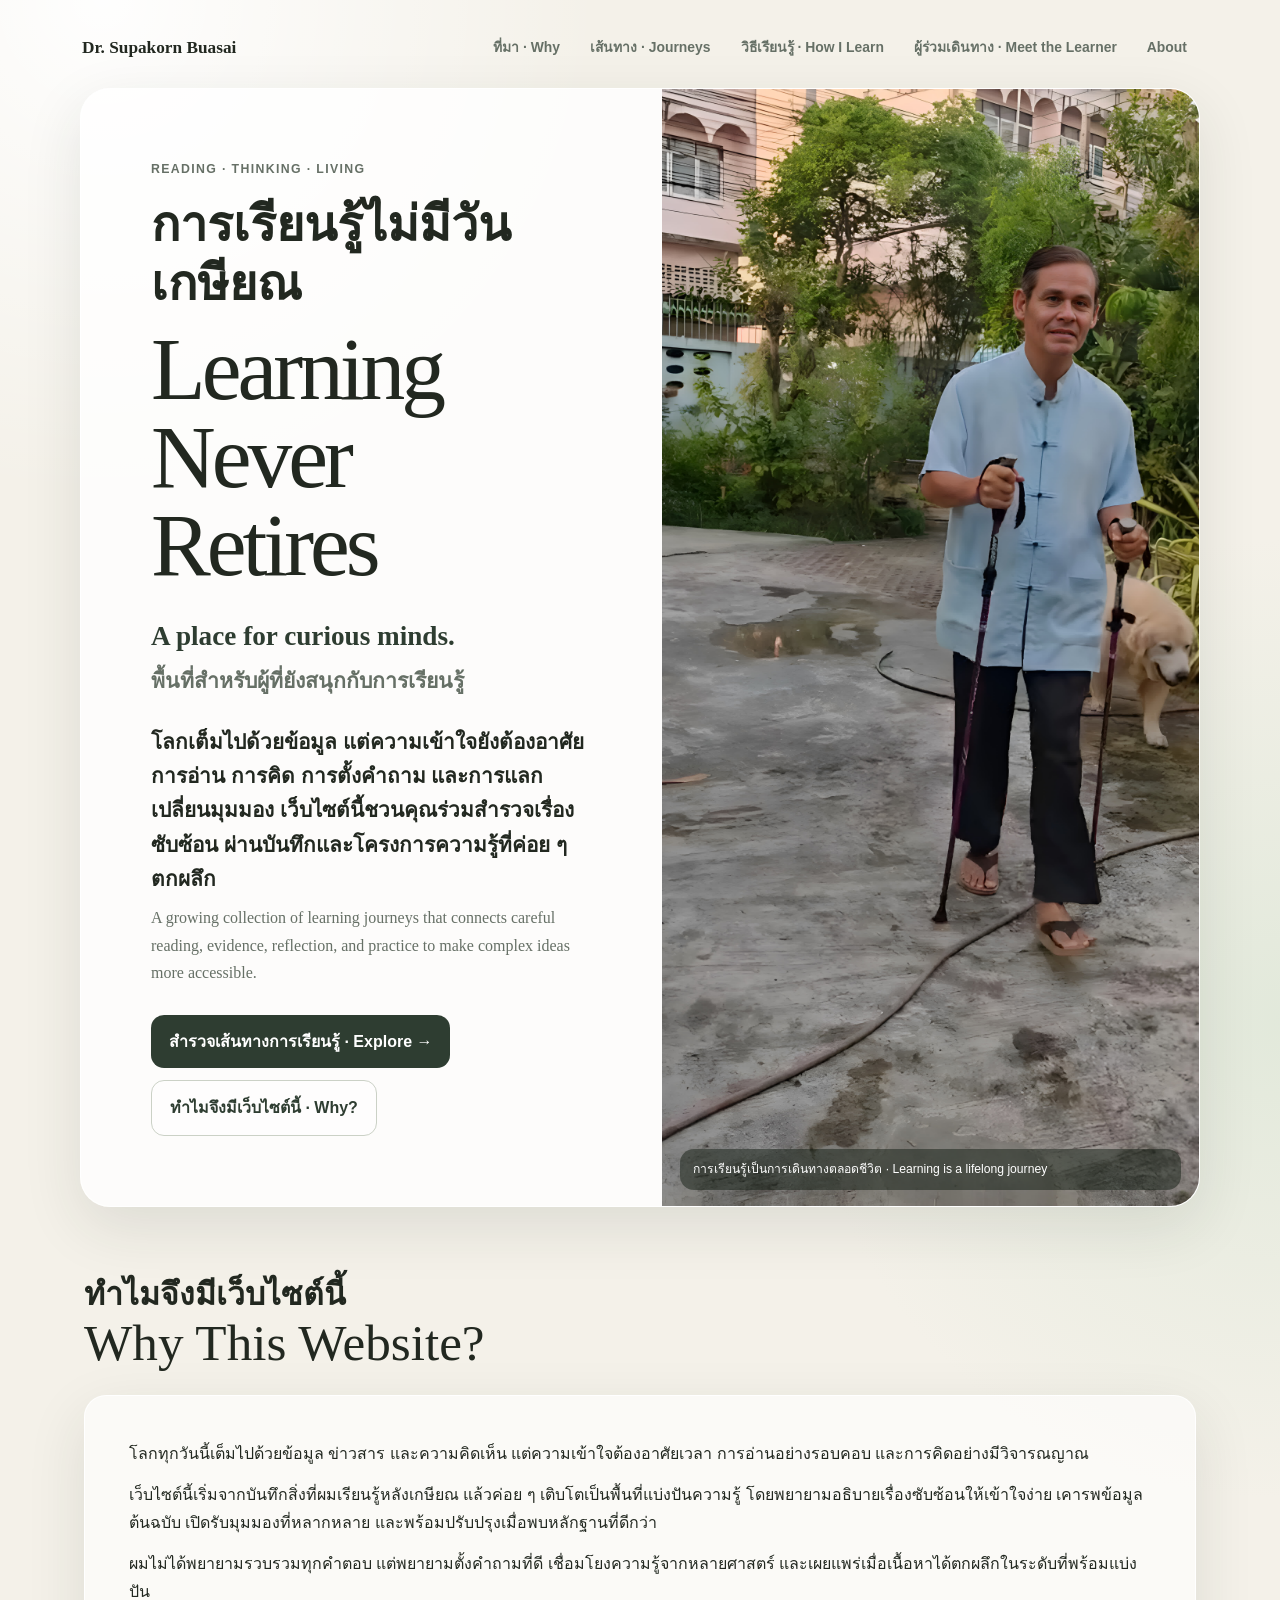
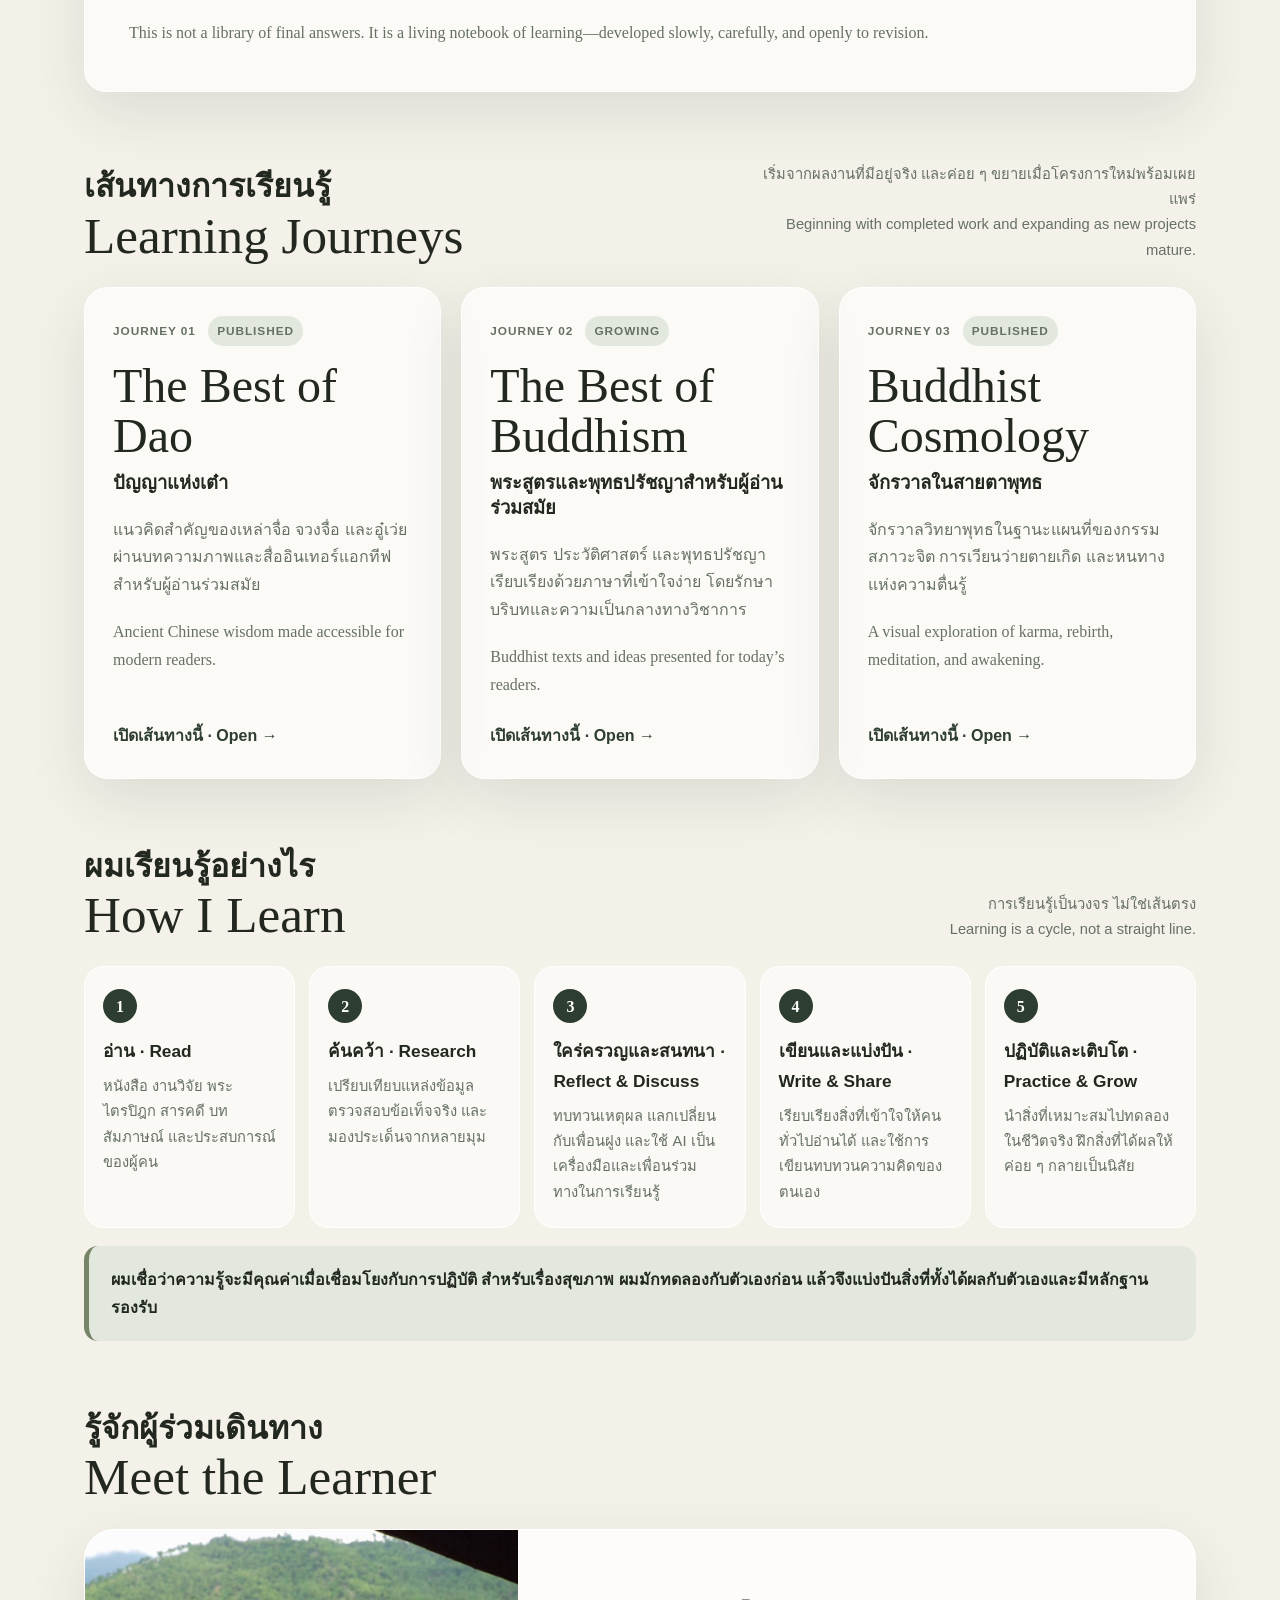
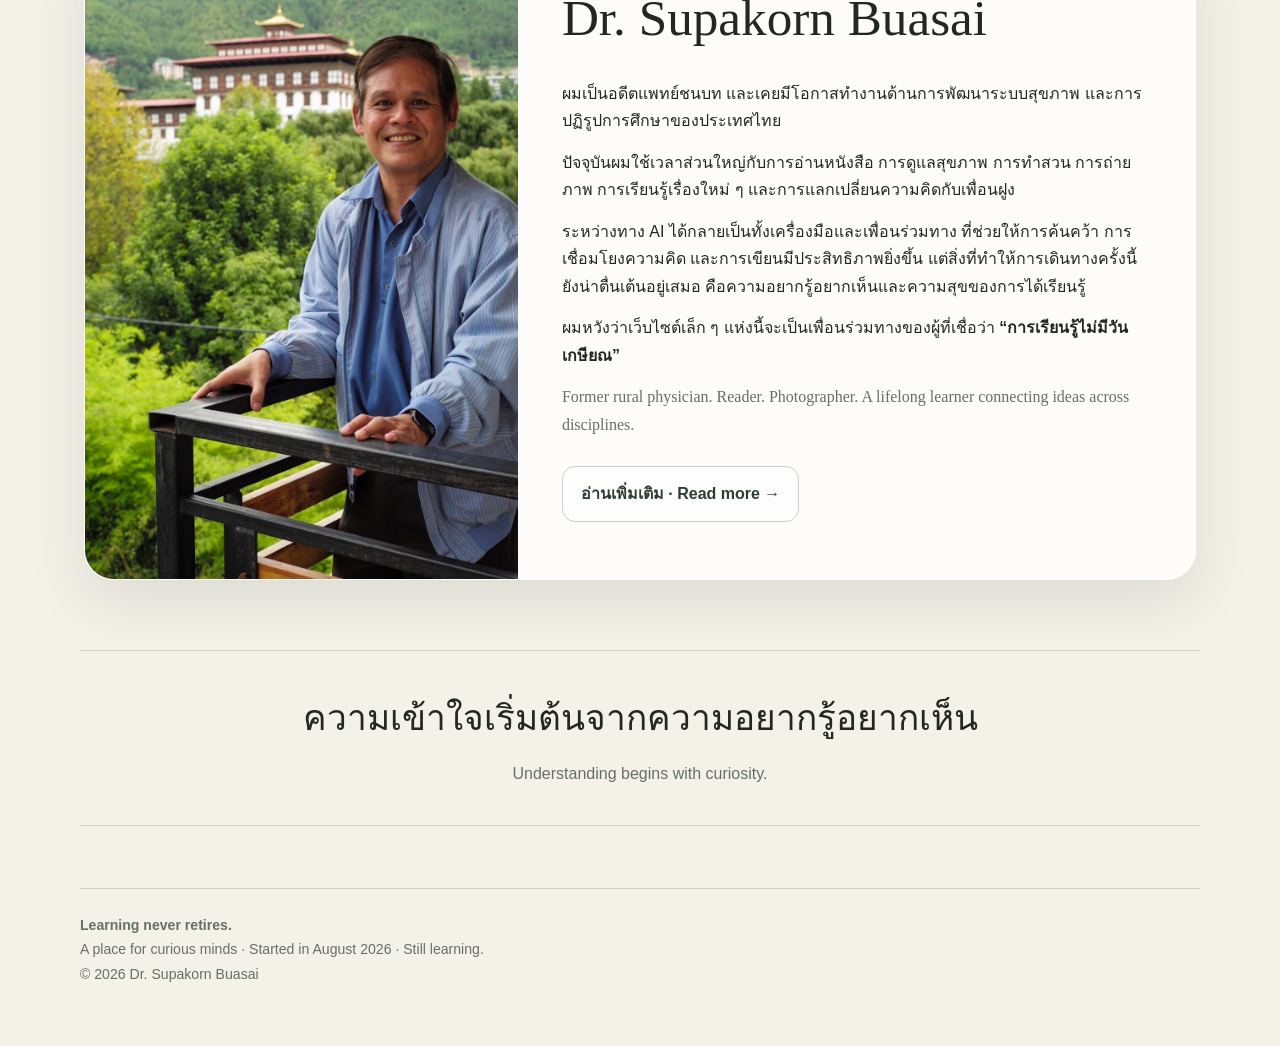
==== index.html @ 751a4eec "Update index.html" ====
<!DOCTYPE html>
<html lang="th">
<head>
  <meta charset="UTF-8">
  <meta name="viewport" content="width=device-width, initial-scale=1.0">
  <title>Learning Never Retires | Dr. Supakorn Buasai</title>
  <meta name="description" content="A place for curious minds. พื้นที่สำหรับผู้ที่ยังสนุกกับการเรียนรู้ ผ่านการอ่าน ค้นคว้า ใคร่ครวญ เขียน แบ่งปัน และลงมือปฏิบัติ">
  <meta name="author" content="Dr. Supakorn Buasai">
  <meta name="robots" content="index, follow">
  <link rel="canonical" href="https://drsupakorn.github.io/">

  <meta property="og:locale" content="th_TH">
  <meta property="og:locale:alternate" content="en_US">
  <meta property="og:type" content="website">
  <meta property="og:title" content="Learning Never Retires | A Place for Curious Minds">
  <meta property="og:description" content="พื้นที่สำหรับผู้ที่ยังสนุกกับการเรียนรู้ และอยากทำความเข้าใจโลกผ่านการอ่าน การคิด การตั้งคำถาม และการลงมือปฏิบัติ">
  <meta property="og:url" content="https://drsupakorn.github.io/">
  <meta property="og:site_name" content="Dr. Supakorn Buasai — Learning Journeys">
  <meta property="og:image" content="https://drsupakorn.github.io/images/social-preview.jpg">
  <meta property="og:image:alt" content="ดร.สุภกร บัวสาย เดินออกกำลังกายกับสุนัข">

  <meta name="twitter:card" content="summary_large_image">
  <meta name="twitter:title" content="Learning Never Retires | A Place for Curious Minds">
  <meta name="twitter:description" content="A Thai-first learning website with English support.">
  <meta name="twitter:image" content="https://drsupakorn.github.io/images/social-preview.jpg">

  <script type="application/ld+json">
  {
    "@context":"https://schema.org",
    "@type":"WebSite",
    "name":"Dr. Supakorn Buasai — Learning Journeys",
    "alternateName":["Learning Never Retires","A Place for Curious Minds","การเรียนรู้ไม่มีวันเกษียณ"],
    "url":"https://drsupakorn.github.io/",
    "inLanguage":["th","en"],
    "dateCreated":"2026-08-03",
    "description":"A Thai-first learning website with English support, presenting carefully developed learning journeys for curious minds.",
    "author":{"@type":"Person","name":"Dr. Supakorn Buasai","alternateName":"ดร.สุภกร บัวสาย","url":"https://drsupakorn.github.io/"},
    "hasPart":[
      {"@type":"CollectionPage","name":"The Best of Dao","alternateName":"ปัญญาแห่งเต๋า","url":"https://drsupakorn.github.io/the-best-of-dao/"},
      {"@type":"CollectionPage","name":"The Best of Buddhism","alternateName":"พระสูตรและพุทธปรัชญาสำหรับผู้อ่านร่วมสมัย","url":"https://drsupakorn.github.io/the-best-of-buddhism/"},
      {"@type":"CollectionPage","name":"Buddhist Cosmology","alternateName":"จักรวาลในสายตาพุทธ","url":"https://drsupakorn.github.io/buddhist-cosmology/"},
      {"@type":"AboutPage","name":"About the Website and Author","url":"https://drsupakorn.github.io/about/"}
    ]
  }
  </script>

  <style>
    :root{--bg:#f4f1e9;--paper:rgba(255,255,255,.80);--text:#222820;--muted:#667066;--deep:#2e3d31;--soft:#e2e8de;--line:#cbd1c6;--accent:#768467;--shadow:0 20px 60px rgba(35,48,39,.11)}
    *{box-sizing:border-box}html{scroll-behavior:smooth}body{margin:0;color:var(--text);background:radial-gradient(circle at 8% 0%,rgba(255,255,255,.95),transparent 31rem),radial-gradient(circle at 100% 24%,rgba(220,230,214,.75),transparent 30rem),var(--bg);font-family:-apple-system,BlinkMacSystemFont,"Segoe UI","Noto Sans Thai",Arial,sans-serif;line-height:1.72;-webkit-font-smoothing:antialiased}a{color:inherit}img{display:block;max-width:100%}.page{width:min(100% - 32px,1120px);margin:auto;padding:24px 0 60px}
    .topbar{display:flex;justify-content:space-between;align-items:center;gap:18px;padding:4px 2px 20px}.brand{font-family:Georgia,serif;font-size:1.08rem;font-weight:700;text-decoration:none}.topnav{display:flex;flex-wrap:wrap;justify-content:flex-end;gap:8px}.topnav a{padding:8px 11px;border-radius:999px;color:var(--muted);font-size:.87rem;font-weight:700;text-decoration:none}.topnav a:hover{background:var(--soft);color:var(--deep)}
    .hero{display:grid;grid-template-columns:1.04fr .96fr;overflow:hidden;min-height:650px;border:1px solid rgba(255,255,255,.92);border-radius:30px;background:var(--paper);box-shadow:var(--shadow)}.hero-copy{display:flex;flex-direction:column;justify-content:center;padding:clamp(34px,6vw,70px)}.eyebrow{margin:0 0 15px;color:var(--muted);font-size:.77rem;font-weight:850;letter-spacing:.11em;text-transform:uppercase}h1{margin:0;font-family:Georgia,serif;font-size:clamp(3rem,7vw,5.7rem);font-weight:500;line-height:.98;letter-spacing:-.045em}.title-th{display:block;font-family:-apple-system,BlinkMacSystemFont,"Segoe UI","Noto Sans Thai",Arial,sans-serif;font-size:.54em;font-weight:850;line-height:1.22;letter-spacing:0}.title-en{display:block;margin-top:12px}.tagline{margin:24px 0 0;color:var(--deep);font-family:Georgia,serif;font-size:clamp(1.2rem,2.8vw,1.7rem);font-weight:700}.tagline-th{display:block;margin-top:4px;color:var(--muted);font-family:-apple-system,BlinkMacSystemFont,"Segoe UI","Noto Sans Thai",Arial,sans-serif;font-size:.78em;font-weight:750}.lead-th{max-width:660px;margin:25px 0 8px;font-size:clamp(1.08rem,2.3vw,1.3rem);font-weight:630;line-height:1.65}.lead-en,.english{color:var(--muted);font-family:Georgia,serif}.lead-en{max-width:650px;margin:0}.hero-media{position:relative;min-height:650px;margin:0}.hero-media img{width:100%;height:100%;object-fit:cover;object-position:50% 36%}.caption{position:absolute;right:18px;bottom:16px;left:18px;padding:10px 13px;border-radius:14px;color:#fff;background:rgba(28,38,29,.54);font-size:.76rem}
    .actions{display:flex;flex-wrap:wrap;gap:12px;margin-top:28px}.button,.button2{display:inline-flex;align-items:center;justify-content:center;min-height:50px;padding:13px 18px;border-radius:13px;font-weight:800;text-decoration:none}.button{background:var(--deep);color:#fff}.button2{border:1px solid var(--line);background:rgba(255,255,255,.52);color:var(--deep)}
    .section{padding:70px 4px 0}.head{display:flex;justify-content:space-between;align-items:end;gap:20px;margin-bottom:24px}h2{margin:0;font-family:Georgia,serif;font-size:clamp(2.1rem,5vw,3.2rem);font-weight:500;line-height:1.08}.th{display:block;margin-bottom:4px;font-family:-apple-system,BlinkMacSystemFont,"Segoe UI","Noto Sans Thai",Arial,sans-serif;font-size:.62em;font-weight:850}.note{margin:0;max-width:440px;color:var(--muted);font-size:.92rem;text-align:right}.card{padding:clamp(27px,5vw,44px);border:1px solid rgba(255,255,255,.92);border-radius:22px;background:rgba(255,255,255,.62);box-shadow:var(--shadow)}.card p{margin:0 0 14px}.card p:last-child{margin-bottom:0}
    .journeys{display:grid;grid-template-columns:repeat(3,1fr);gap:20px}.journey{display:flex;min-height:355px;flex-direction:column;justify-content:space-between;padding:28px;border:1px solid rgba(255,255,255,.92);border-radius:24px;background:rgba(255,255,255,.64);box-shadow:var(--shadow)}.meta{color:var(--muted);font-size:.74rem;font-weight:850;letter-spacing:.08em;text-transform:uppercase}.status{display:inline-flex;margin-left:8px;padding:5px 9px;border-radius:999px;background:var(--soft)}.journey h3{margin:15px 0 0;font-family:Georgia,serif;font-size:clamp(2rem,4vw,3rem);font-weight:500;line-height:1.04}.journey h3 span{display:block;margin-top:10px;font-family:-apple-system,BlinkMacSystemFont,"Segoe UI","Noto Sans Thai",Arial,sans-serif;font-size:1.15rem;font-weight:850;line-height:1.35}.journey p{margin:20px 0 0;color:var(--muted)}.open{display:inline-flex;margin-top:24px;color:var(--deep);font-weight:850;text-decoration:none}
    .cycle{display:grid;grid-template-columns:repeat(5,1fr);gap:14px}.step{padding:22px 18px;border:1px solid rgba(255,255,255,.92);border-radius:20px;background:rgba(255,255,255,.58)}.num{display:inline-grid;width:34px;height:34px;place-items:center;border-radius:50%;background:var(--deep);color:#fff;font-family:Georgia,serif;font-weight:700}.step h3{margin:14px 0 7px;font-size:1.08rem}.step p{margin:0;color:var(--muted);font-size:.92rem}.practice{margin-top:18px;padding:20px 22px;border-left:5px solid var(--accent);border-radius:14px;background:var(--soft);font-weight:650}
    .author{display:grid;grid-template-columns:.78fr 1.22fr;overflow:hidden;border:1px solid rgba(255,255,255,.92);border-radius:30px;background:var(--paper);box-shadow:var(--shadow)}.author-photo{min-height:620px}.author-photo img{width:100%;height:100%;object-fit:cover;object-position:center 34%}.author-text{padding:clamp(27px,5vw,44px)}.author-text h3{margin:0 0 18px;font-family:Georgia,serif;font-size:clamp(2rem,4.5vw,3.2rem);font-weight:500}.author-text p{margin:0 0 14px}
    .closing{margin-top:70px;padding:38px 22px;border-top:1px solid var(--line);border-bottom:1px solid var(--line);text-align:center}.closing p{margin:0;font-family:Georgia,serif;font-size:clamp(1.35rem,3.5vw,2.2rem)}.closing span{display:block;margin-top:10px;color:var(--muted)}footer{margin-top:62px;padding-top:24px;border-top:1px solid var(--line);color:var(--muted);font-size:.88rem}
    @media(max-width:980px){.hero{grid-template-columns:1fr}.hero-media{min-height:540px;order:-1}.journeys{grid-template-columns:1fr}.journey{min-height:auto}.cycle{grid-template-columns:repeat(2,1fr)}.author{grid-template-columns:1fr}.author-photo{min-height:520px}}@media(max-width:620px){.topbar{align-items:flex-start;flex-direction:column}.topnav{justify-content:flex-start}.hero-media{min-height:420px}.head{align-items:flex-start;flex-direction:column}.note{text-align:left}.actions a{width:100%}.cycle{grid-template-columns:1fr}}
  </style>
</head>

<body>
<main class="page">
  <div class="topbar">
    <a class="brand" href="https://drsupakorn.github.io/">Dr. Supakorn Buasai</a>
    <nav class="topnav" aria-label="เมนูหลัก / Main navigation">
      <a href="#why">ที่มา · Why</a>
      <a href="#journeys">เส้นทาง · Journeys</a>
      <a href="#learn">วิธีเรียนรู้ · How I Learn</a>
      <a href="#learner">ผู้ร่วมเดินทาง · Meet the Learner</a>
      <a href="https://drsupakorn.github.io/about/">About</a>
    </nav>
  </div>

  <header class="hero">
    <div class="hero-copy">
      <p class="eyebrow">Reading · Thinking · Living</p>
      <h1><span class="title-th">การเรียนรู้ไม่มีวันเกษียณ</span><span class="title-en">Learning Never Retires</span></h1>
      <p class="tagline">A place for curious minds.<span class="tagline-th">พื้นที่สำหรับผู้ที่ยังสนุกกับการเรียนรู้</span></p>
      <p class="lead-th">โลกเต็มไปด้วยข้อมูล แต่ความเข้าใจยังต้องอาศัยการอ่าน การคิด การตั้งคำถาม และการแลกเปลี่ยนมุมมอง เว็บไซต์นี้ชวนคุณร่วมสำรวจเรื่องซับซ้อน ผ่านบันทึกและโครงการความรู้ที่ค่อย ๆ ตกผลึก</p>
      <p class="lead-en" lang="en">A growing collection of learning journeys that connects careful reading, evidence, reflection, and practice to make complex ideas more accessible.</p>
      <div class="actions">
        <a class="button" href="#journeys">สำรวจเส้นทางการเรียนรู้ · Explore →</a>
        <a class="button2" href="#why">ทำไมจึงมีเว็บไซต์นี้ · Why?</a>
      </div>
    </div>
    <figure class="hero-media">
      <img src="images/hero-walk.jpg" alt="ดร.สุภกร บัวสาย เดินออกกำลังกายกับสุนัข">
      <figcaption class="caption">การเรียนรู้เป็นการเดินทางตลอดชีวิต · Learning is a lifelong journey</figcaption>
    </figure>
  </header>

  <section class="section" id="why">
    <div class="head"><h2><span class="th">ทำไมจึงมีเว็บไซต์นี้</span>Why This Website?</h2></div>
    <article class="card">
      <p>โลกทุกวันนี้เต็มไปด้วยข้อมูล ข่าวสาร และความคิดเห็น แต่ความเข้าใจต้องอาศัยเวลา การอ่านอย่างรอบคอบ และการคิดอย่างมีวิจารณญาณ</p>
      <p>เว็บไซต์นี้เริ่มจากบันทึกสิ่งที่ผมเรียนรู้หลังเกษียณ แล้วค่อย ๆ เติบโตเป็นพื้นที่แบ่งปันความรู้ โดยพยายามอธิบายเรื่องซับซ้อนให้เข้าใจง่าย เคารพข้อมูลต้นฉบับ เปิดรับมุมมองที่หลากหลาย และพร้อมปรับปรุงเมื่อพบหลักฐานที่ดีกว่า</p>
      <p>ผมไม่ได้พยายามรวบรวมทุกคำตอบ แต่พยายามตั้งคำถามที่ดี เชื่อมโยงความรู้จากหลายศาสตร์ และเผยแพร่เมื่อเนื้อหาได้ตกผลึกในระดับที่พร้อมแบ่งปัน</p>
      <p class="english" lang="en">This is not a library of final answers. It is a living notebook of learning—developed slowly, carefully, and openly to revision.</p>
    </article>
  </section>

  <section class="section" id="journeys">
    <div class="head">
      <h2><span class="th">เส้นทางการเรียนรู้</span>Learning Journeys</h2>
      <p class="note">เริ่มจากผลงานที่มีอยู่จริง และค่อย ๆ ขยายเมื่อโครงการใหม่พร้อมเผยแพร่<br><span lang="en">Beginning with completed work and expanding as new projects mature.</span></p>
    </div>
    <div class="journeys">
      <article class="journey"><div><div class="meta">Journey 01 <span class="status">Published</span></div><h3>The Best of Dao<span>ปัญญาแห่งเต๋า</span></h3><p>แนวคิดสำคัญของเหล่าจื่อ จวงจื่อ และอู๋เว่ย ผ่านบทความภาพและสื่ออินเทอร์แอกทีฟสำหรับผู้อ่านร่วมสมัย</p><p class="english" lang="en">Ancient Chinese wisdom made accessible for modern readers.</p></div><a class="open" href="https://drsupakorn.github.io/the-best-of-dao/">เปิดเส้นทางนี้ · Open →</a></article>
      <article class="journey"><div><div class="meta">Journey 02 <span class="status">Growing</span></div><h3>The Best of Buddhism<span>พระสูตรและพุทธปรัชญาสำหรับผู้อ่านร่วมสมัย</span></h3><p>พระสูตร ประวัติศาสตร์ และพุทธปรัชญา เรียบเรียงด้วยภาษาที่เข้าใจง่าย โดยรักษาบริบทและความเป็นกลางทางวิชาการ</p><p class="english" lang="en">Buddhist texts and ideas presented for today’s readers.</p></div><a class="open" href="https://drsupakorn.github.io/the-best-of-buddhism/">เปิดเส้นทางนี้ · Open →</a></article>
      <article class="journey"><div><div class="meta">Journey 03 <span class="status">Published</span></div><h3>Buddhist Cosmology<span>จักรวาลในสายตาพุทธ</span></h3><p>จักรวาลวิทยาพุทธในฐานะแผนที่ของกรรม สภาวะจิต การเวียนว่ายตายเกิด และหนทางแห่งความตื่นรู้</p><p class="english" lang="en">A visual exploration of karma, rebirth, meditation, and awakening.</p></div><a class="open" href="https://drsupakorn.github.io/buddhist-cosmology/">เปิดเส้นทางนี้ · Open →</a></article>
    </div>
  </section>

  <section class="section" id="learn">
    <div class="head"><h2><span class="th">ผมเรียนรู้อย่างไร</span>How I Learn</h2><p class="note">การเรียนรู้เป็นวงจร ไม่ใช่เส้นตรง<br><span lang="en">Learning is a cycle, not a straight line.</span></p></div>
    <div class="cycle">
      <article class="step"><span class="num">1</span><h3>อ่าน · Read</h3><p>หนังสือ งานวิจัย พระไตรปิฎก สารคดี บทสัมภาษณ์ และประสบการณ์ของผู้คน</p></article>
      <article class="step"><span class="num">2</span><h3>ค้นคว้า · Research</h3><p>เปรียบเทียบแหล่งข้อมูล ตรวจสอบข้อเท็จจริง และมองประเด็นจากหลายมุม</p></article>
      <article class="step"><span class="num">3</span><h3>ใคร่ครวญและสนทนา · Reflect & Discuss</h3><p>ทบทวนเหตุผล แลกเปลี่ยนกับเพื่อนฝูง และใช้ AI เป็นเครื่องมือและเพื่อนร่วมทางในการเรียนรู้</p></article>
      <article class="step"><span class="num">4</span><h3>เขียนและแบ่งปัน · Write & Share</h3><p>เรียบเรียงสิ่งที่เข้าใจให้คนทั่วไปอ่านได้ และใช้การเขียนทบทวนความคิดของตนเอง</p></article>
      <article class="step"><span class="num">5</span><h3>ปฏิบัติและเติบโต · Practice & Grow</h3><p>นำสิ่งที่เหมาะสมไปทดลองในชีวิตจริง ฝึกสิ่งที่ได้ผลให้ค่อย ๆ กลายเป็นนิสัย</p></article>
    </div>
    <div class="practice">ผมเชื่อว่าความรู้จะมีคุณค่าเมื่อเชื่อมโยงกับการปฏิบัติ สำหรับเรื่องสุขภาพ ผมมักทดลองกับตัวเองก่อน แล้วจึงแบ่งปันสิ่งที่ทั้งได้ผลกับตัวเองและมีหลักฐานรองรับ</div>
  </section>

  <section class="section" id="learner">
    <div class="head"><h2><span class="th">รู้จักผู้ร่วมเดินทาง</span>Meet the Learner</h2></div>
    <div class="author">
      <div class="author-photo"><img src="images/author-bhutan.jpg" alt="ดร.สุภกร บัวสาย ระหว่างการเดินทางที่ประเทศภูฏาน"></div>
      <article class="author-text">
        <h3>Dr. Supakorn Buasai</h3>
        <p>ผมเป็นอดีตแพทย์ชนบท และเคยมีโอกาสทำงานด้านการพัฒนาระบบสุขภาพ และการปฏิรูปการศึกษาของประเทศไทย</p>
        <p>ปัจจุบันผมใช้เวลาส่วนใหญ่กับการอ่านหนังสือ การดูแลสุขภาพ การทำสวน การถ่ายภาพ การเรียนรู้เรื่องใหม่ ๆ และการแลกเปลี่ยนความคิดกับเพื่อนฝูง</p>
        <p>ระหว่างทาง AI ได้กลายเป็นทั้งเครื่องมือและเพื่อนร่วมทาง ที่ช่วยให้การค้นคว้า การเชื่อมโยงความคิด และการเขียนมีประสิทธิภาพยิ่งขึ้น แต่สิ่งที่ทำให้การเดินทางครั้งนี้ยังน่าตื่นเต้นอยู่เสมอ คือความอยากรู้อยากเห็นและความสุขของการได้เรียนรู้</p>
        <p>ผมหวังว่าเว็บไซต์เล็ก ๆ แห่งนี้จะเป็นเพื่อนร่วมทางของผู้ที่เชื่อว่า <strong>“การเรียนรู้ไม่มีวันเกษียณ”</strong></p>
        <p class="english" lang="en">Former rural physician. Reader. Photographer. A lifelong learner connecting ideas across disciplines.</p>
        <div class="actions"><a class="button2" href="https://drsupakorn.github.io/about/">อ่านเพิ่มเติม · Read more →</a></div>
      </article>
    </div>
  </section>

  <div class="closing"><p>ความเข้าใจเริ่มต้นจากความอยากรู้อยากเห็น</p><span lang="en">Understanding begins with curiosity.</span></div>
  <footer><strong>Learning never retires.</strong><br>A place for curious minds · Started in August 2026 · Still learning.<br>© 2026 Dr. Supakorn Buasai</footer>
</main>
</body>
</html>
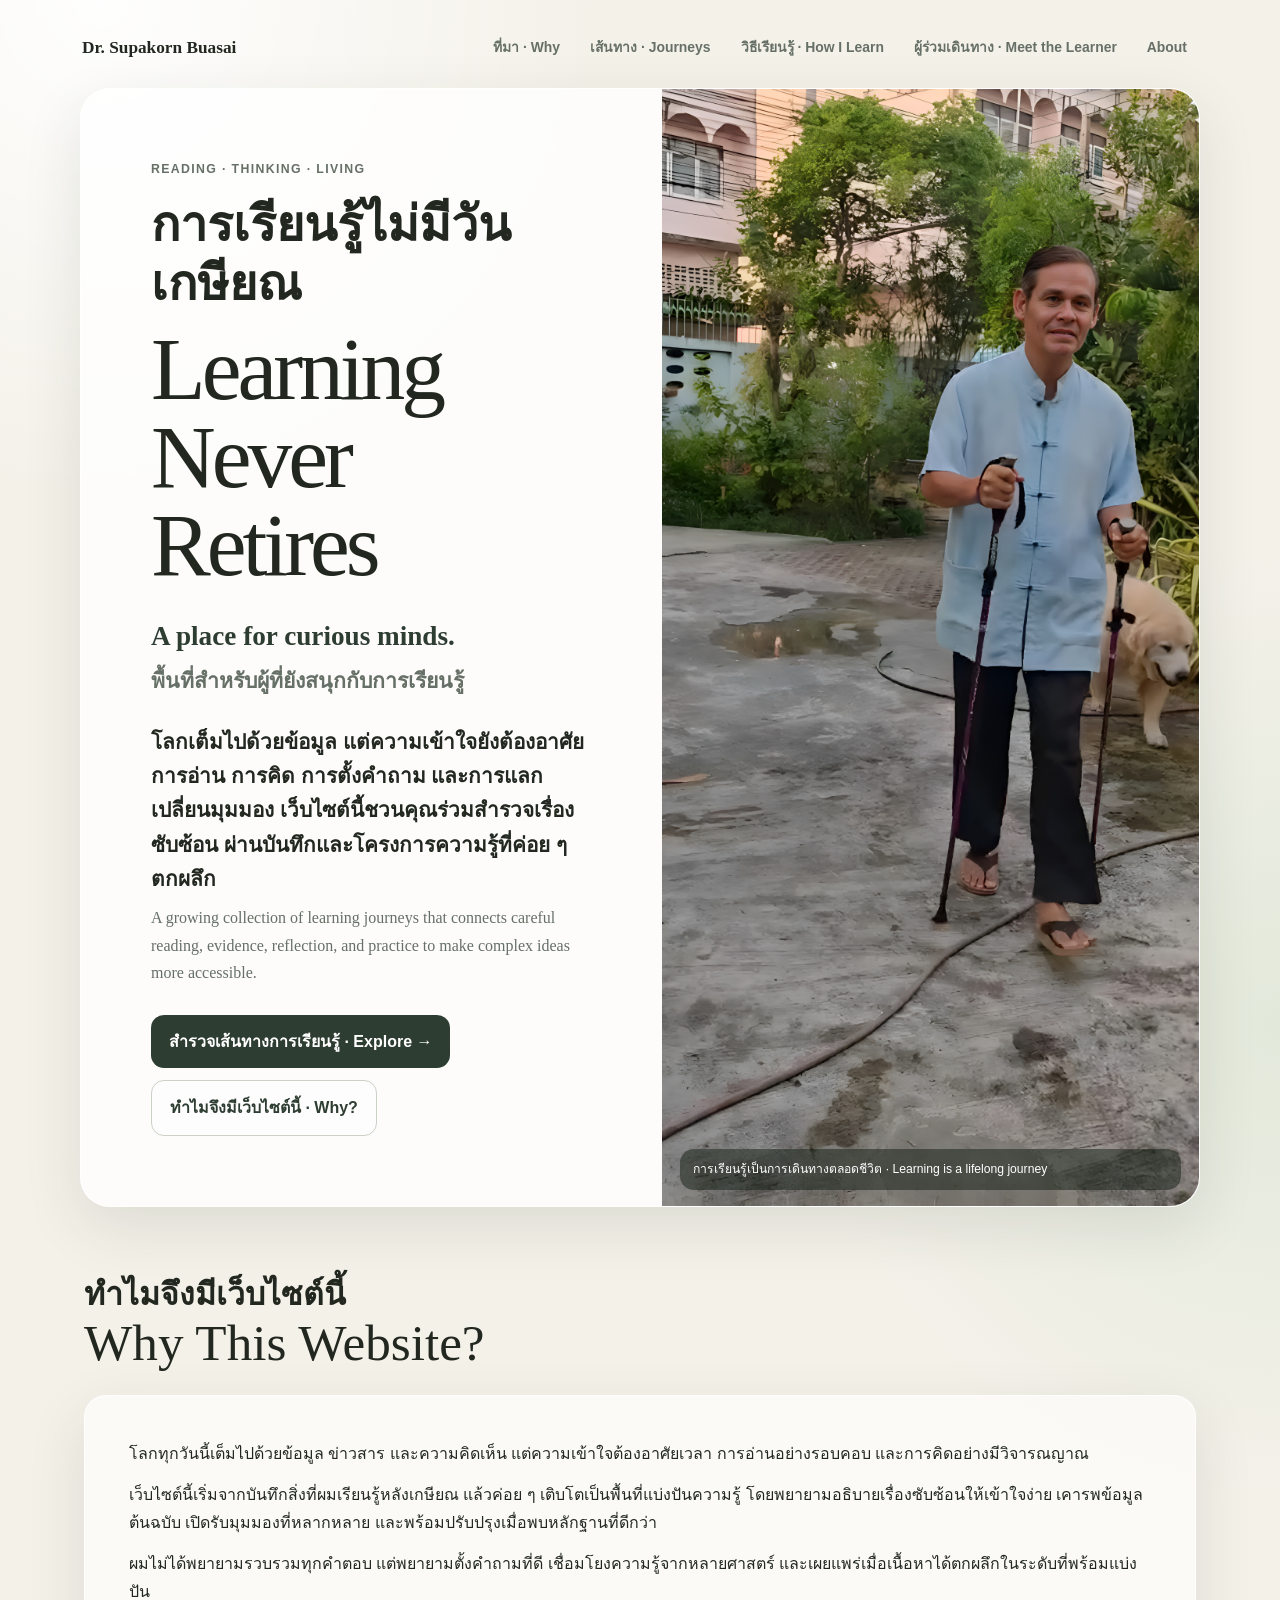
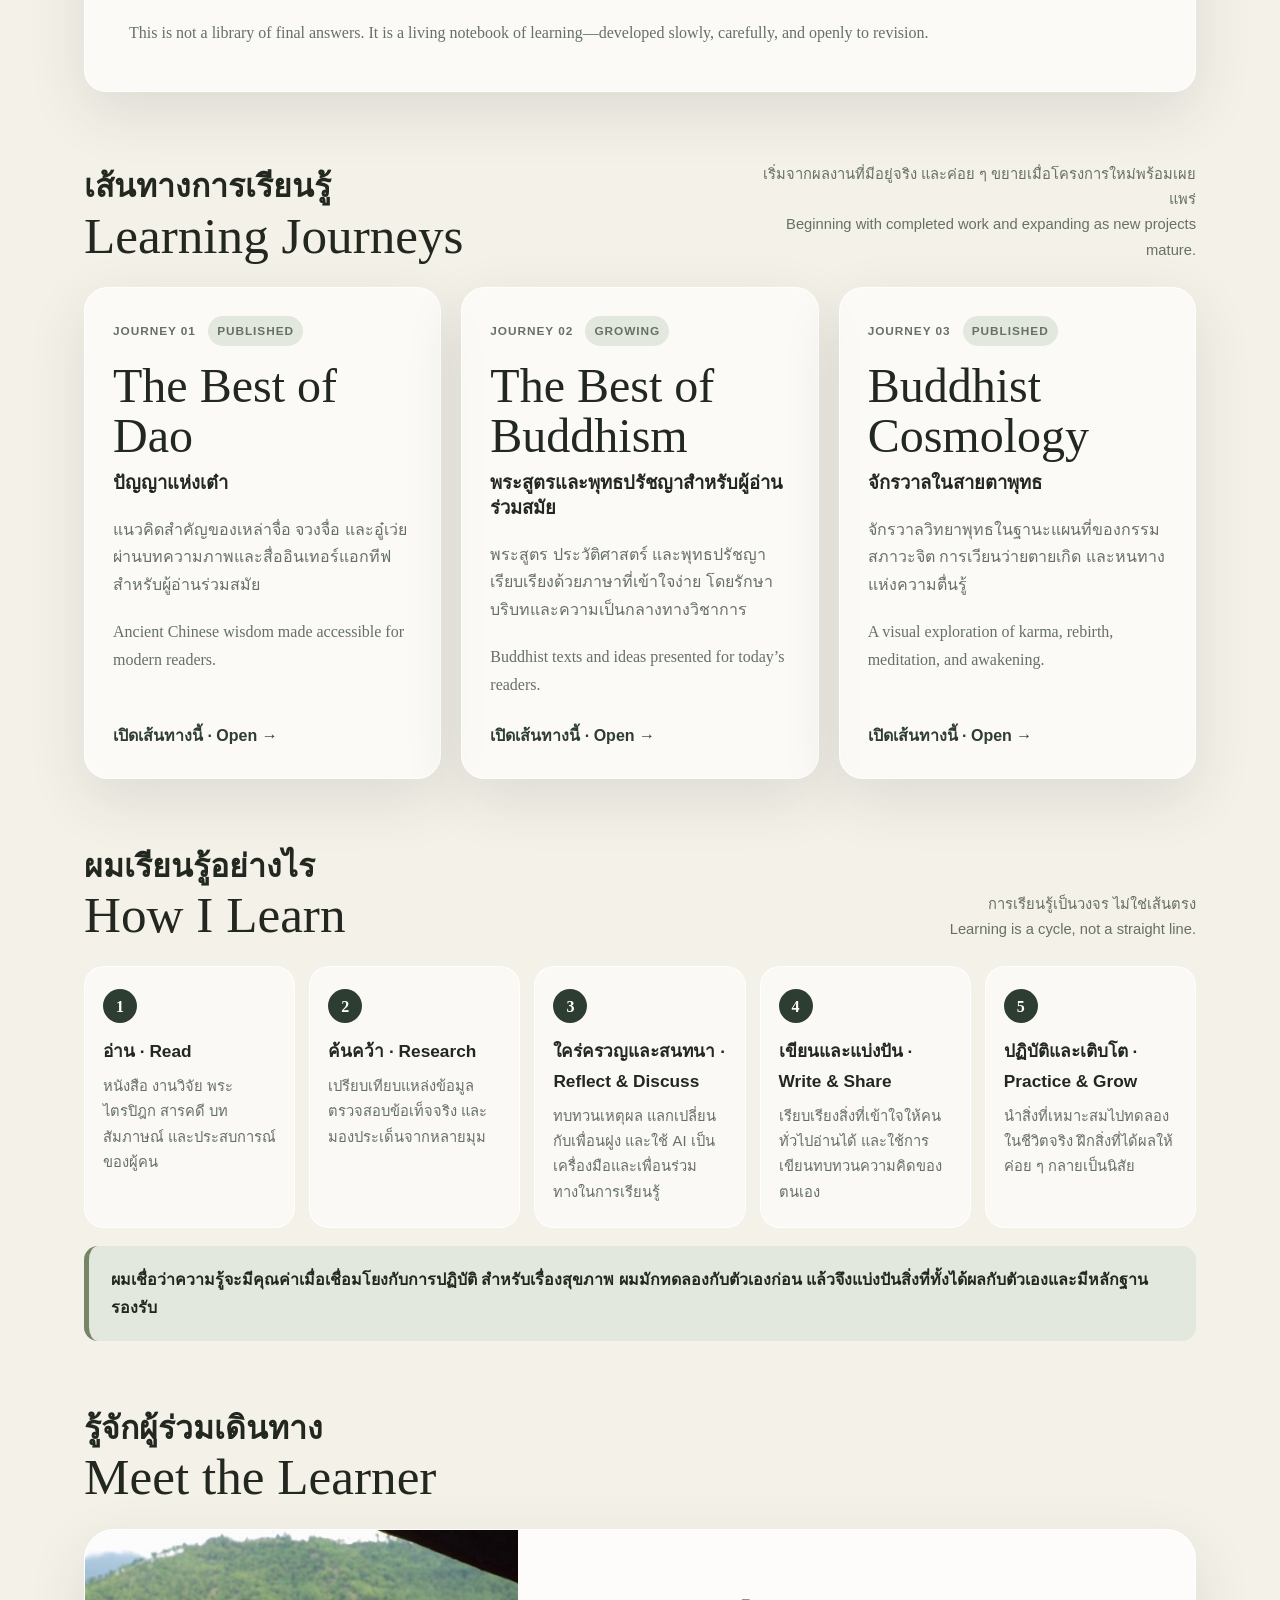
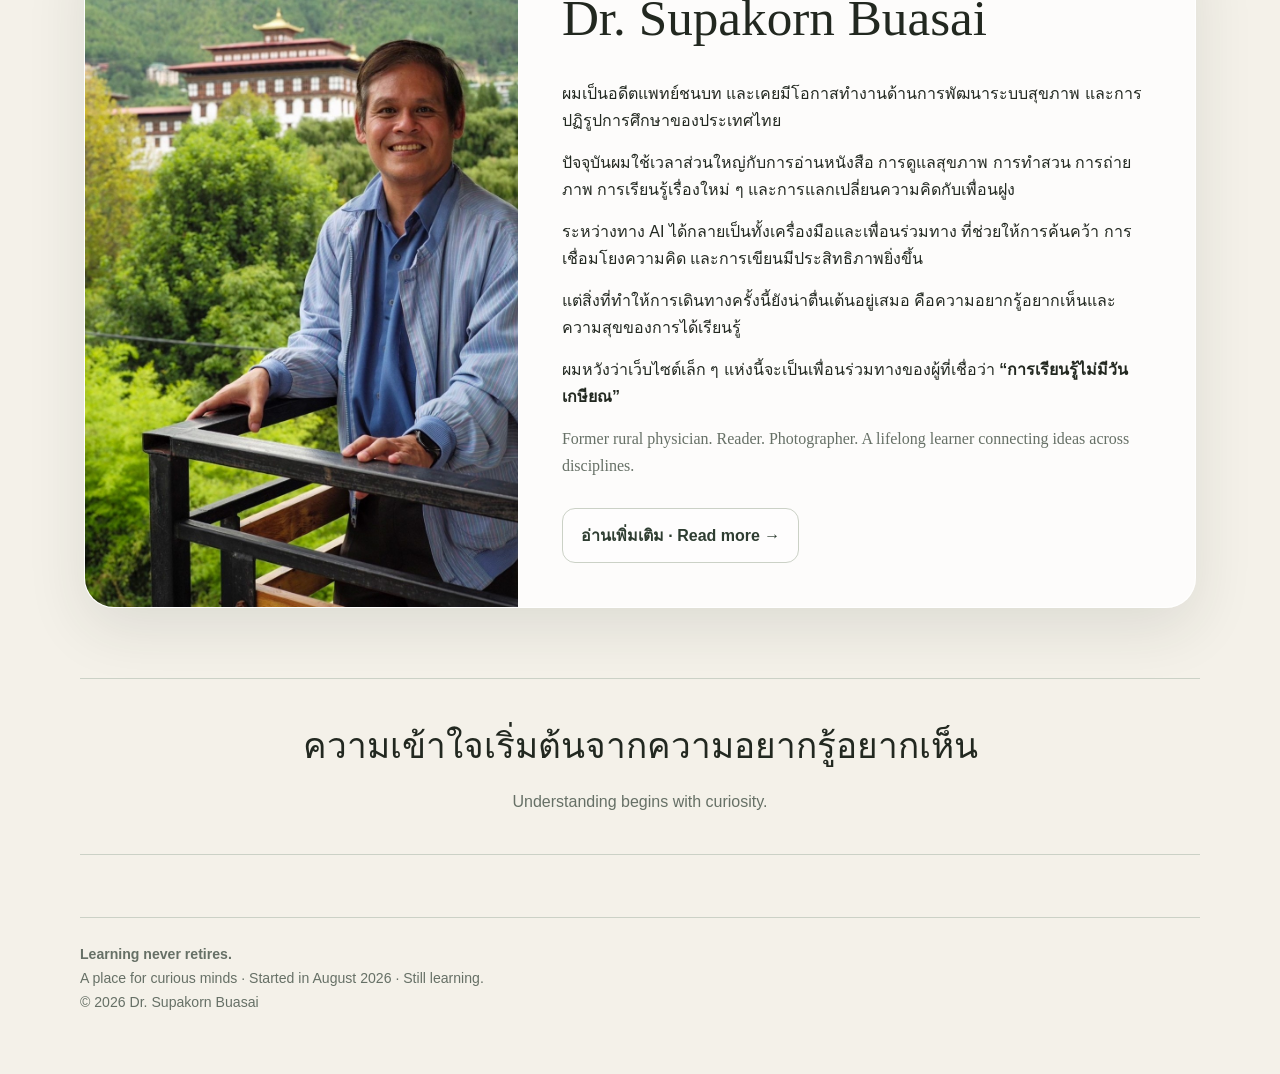
==== commit 71a09962: "Update index.html" ====
--- a/index.html
+++ b/index.html
@@ -34,7 +34,7 @@
     "inLanguage":["th","en"],
     "dateCreated":"2026-08-03",
     "description":"A Thai-first learning website with English support, presenting carefully developed learning journeys for curious minds.",
-    "author":{"@type":"Person","name":"Dr. Supakorn Buasai","alternateName":"ดร.สุภกร บัวสาย","url":"https://drsupakorn.github.io/"},
+    "author":{"@type":"Person","name":"Dr. Supakorn Buasai","alternateName":"นพ.สุภกร บัวสาย","url":"https://drsupakorn.github.io/"},
     "hasPart":[
       {"@type":"CollectionPage","name":"The Best of Dao","alternateName":"ปัญญาแห่งเต๋า","url":"https://drsupakorn.github.io/the-best-of-dao/"},
       {"@type":"CollectionPage","name":"The Best of Buddhism","alternateName":"พระสูตรและพุทธปรัชญาสำหรับผู้อ่านร่วมสมัย","url":"https://drsupakorn.github.io/the-best-of-buddhism/"},
@@ -132,7 +132,8 @@
         <h3>Dr. Supakorn Buasai</h3>
         <p>ผมเป็นอดีตแพทย์ชนบท และเคยมีโอกาสทำงานด้านการพัฒนาระบบสุขภาพ และการปฏิรูปการศึกษาของประเทศไทย</p>
         <p>ปัจจุบันผมใช้เวลาส่วนใหญ่กับการอ่านหนังสือ การดูแลสุขภาพ การทำสวน การถ่ายภาพ การเรียนรู้เรื่องใหม่ ๆ และการแลกเปลี่ยนความคิดกับเพื่อนฝูง</p>
-        <p>ระหว่างทาง AI ได้กลายเป็นทั้งเครื่องมือและเพื่อนร่วมทาง ที่ช่วยให้การค้นคว้า การเชื่อมโยงความคิด และการเขียนมีประสิทธิภาพยิ่งขึ้น แต่สิ่งที่ทำให้การเดินทางครั้งนี้ยังน่าตื่นเต้นอยู่เสมอ คือความอยากรู้อยากเห็นและความสุขของการได้เรียนรู้</p>
+        <p>ระหว่างทาง AI ได้กลายเป็นทั้งเครื่องมือและเพื่อนร่วมทาง ที่ช่วยให้การค้นคว้า การเชื่อมโยงความคิด และการเขียนมีประสิทธิภาพยิ่งขึ้น </p>
+        <p>แต่สิ่งที่ทำให้การเดินทางครั้งนี้ยังน่าตื่นเต้นอยู่เสมอ คือความอยากรู้อยากเห็นและความสุขของการได้เรียนรู้</p>
         <p>ผมหวังว่าเว็บไซต์เล็ก ๆ แห่งนี้จะเป็นเพื่อนร่วมทางของผู้ที่เชื่อว่า <strong>“การเรียนรู้ไม่มีวันเกษียณ”</strong></p>
         <p class="english" lang="en">Former rural physician. Reader. Photographer. A lifelong learner connecting ideas across disciplines.</p>
         <div class="actions"><a class="button2" href="https://drsupakorn.github.io/about/">อ่านเพิ่มเติม · Read more →</a></div>
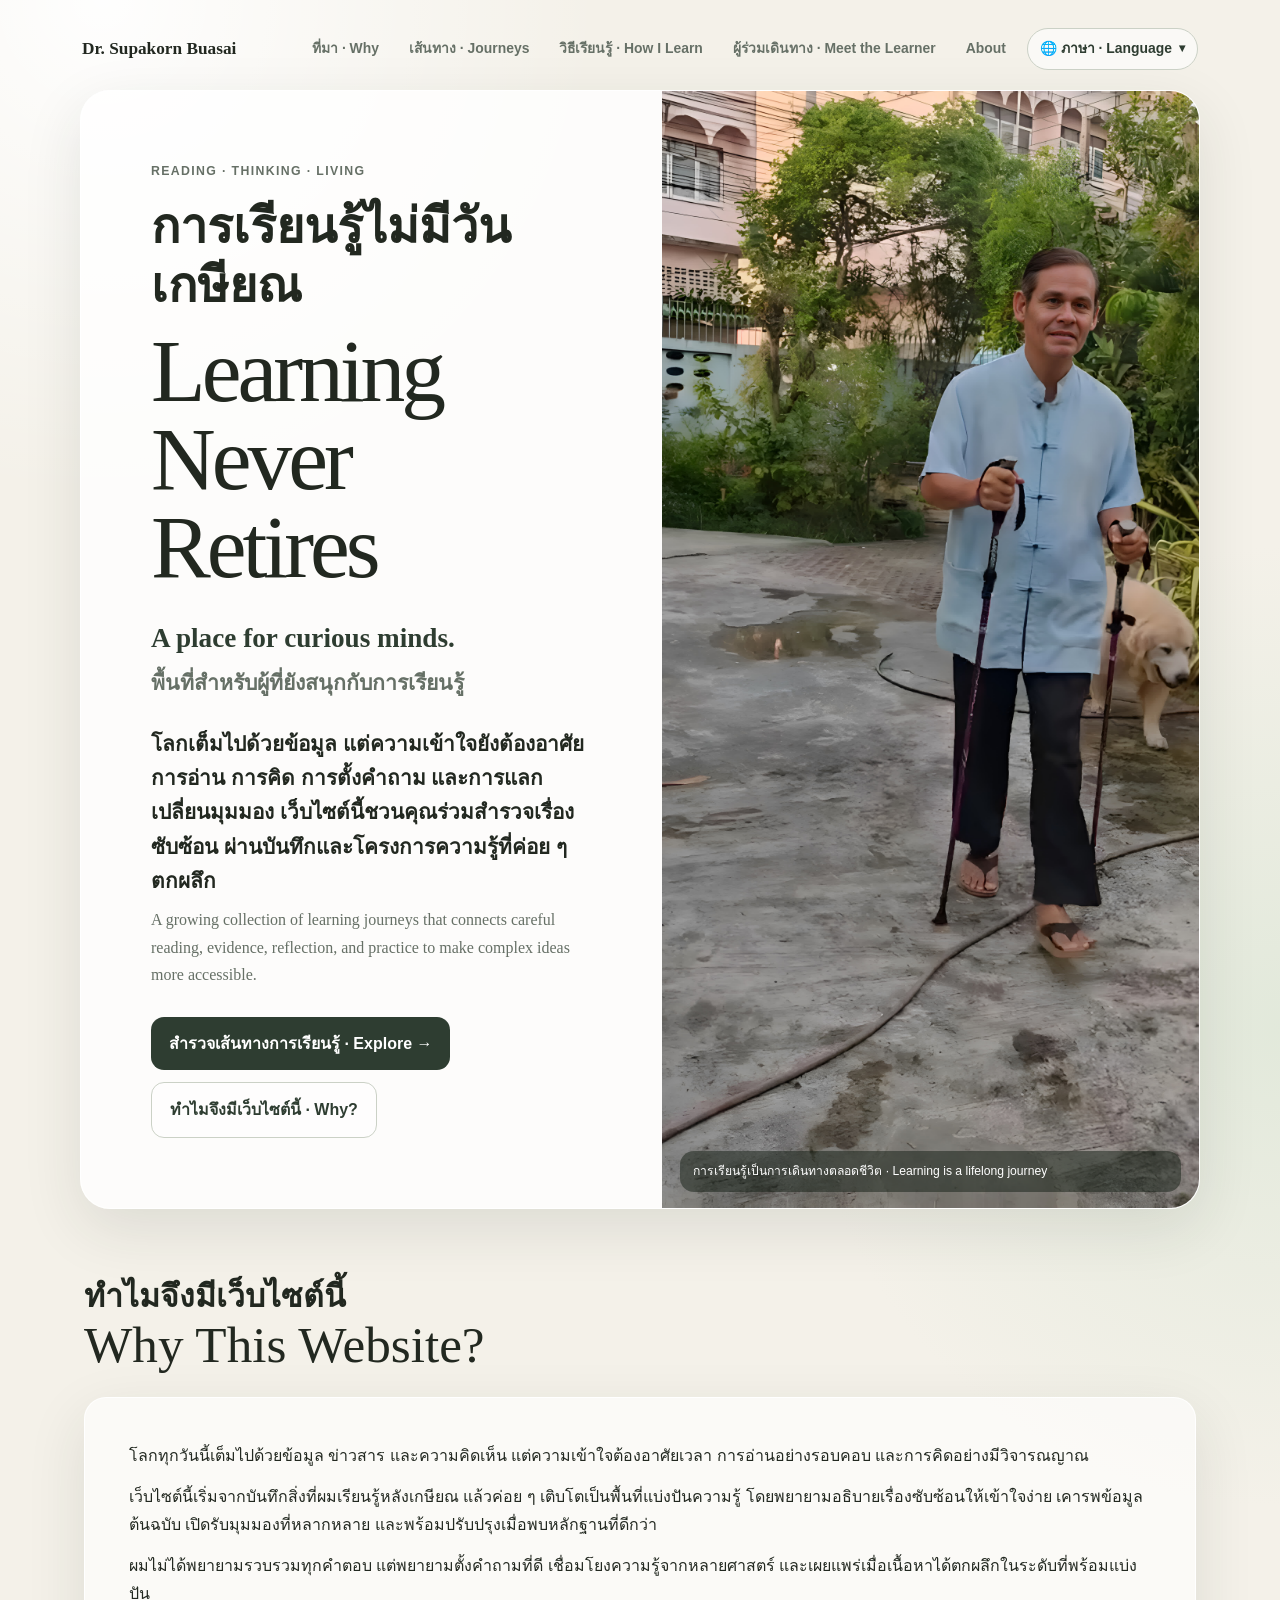
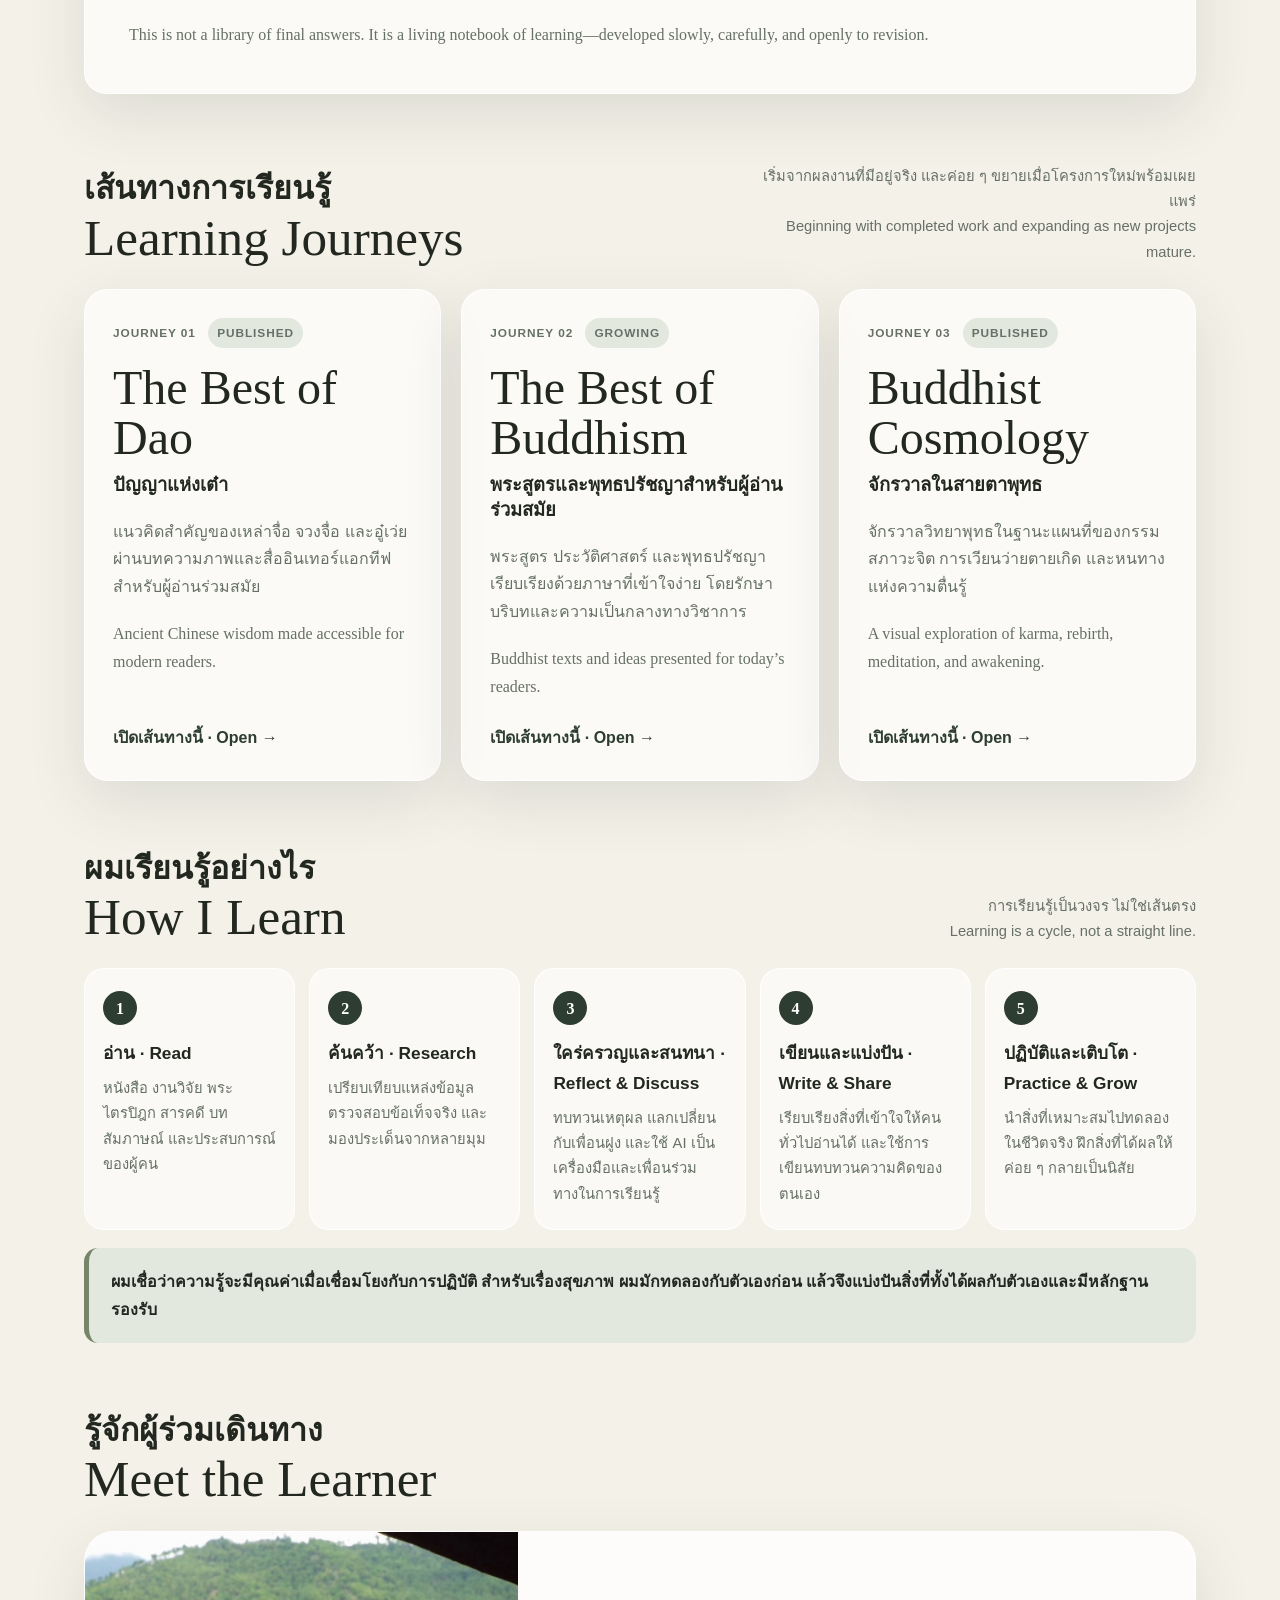
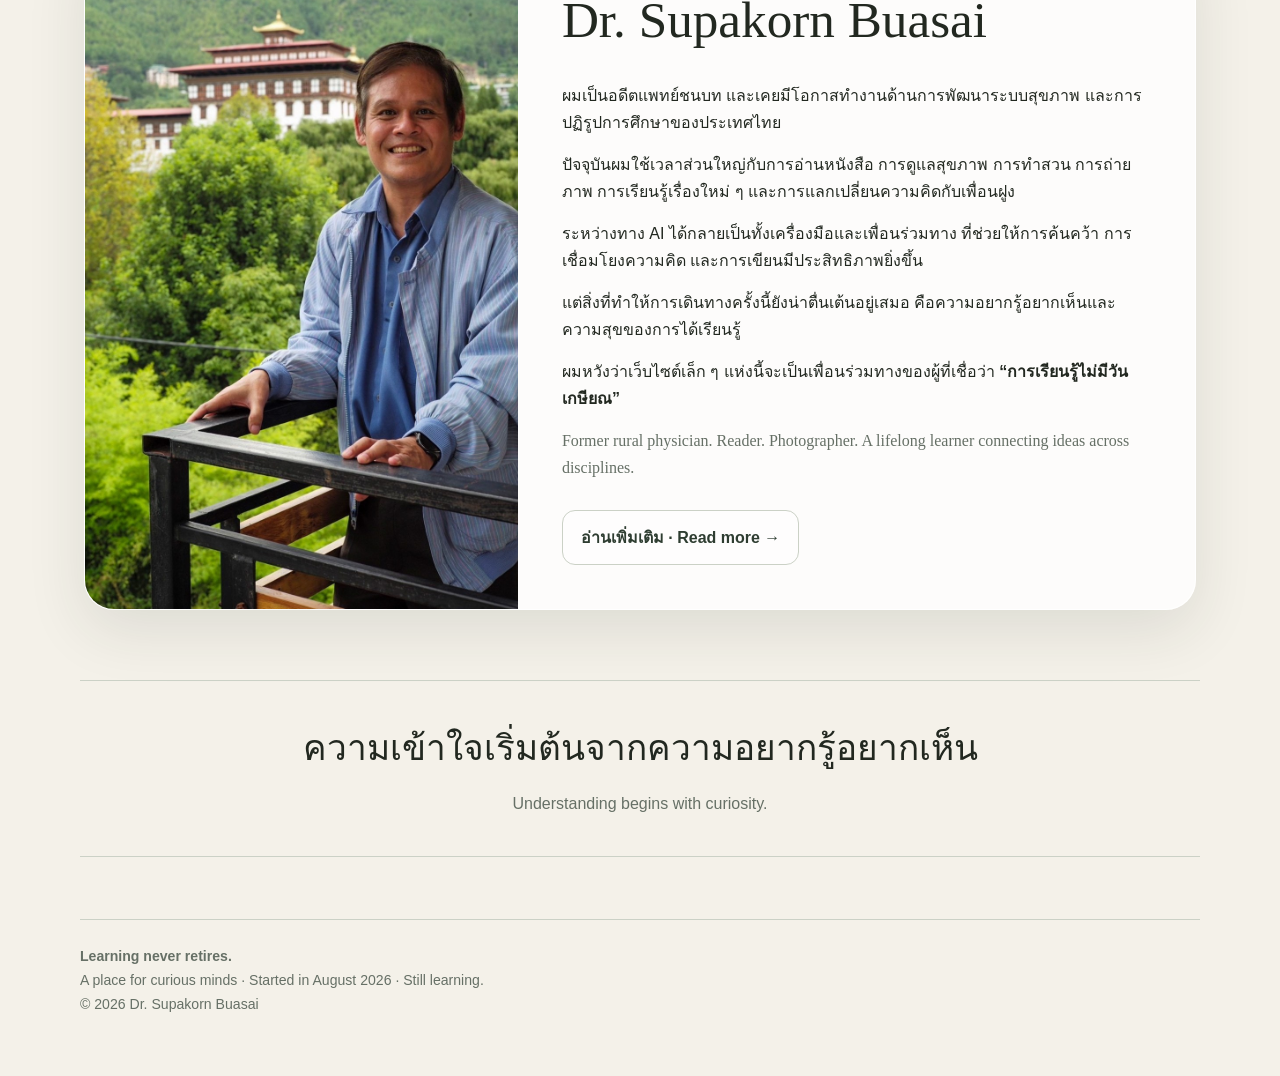
==== commit f8b6ee91: "Add files via upload" ====
--- a/index.html
+++ b/index.html
@@ -3,6 +3,7 @@
 <head>
   <meta charset="UTF-8">
   <meta name="viewport" content="width=device-width, initial-scale=1.0">
+
   <title>Learning Never Retires | Dr. Supakorn Buasai</title>
   <meta name="description" content="A place for curious minds. พื้นที่สำหรับผู้ที่ยังสนุกกับการเรียนรู้ ผ่านการอ่าน ค้นคว้า ใคร่ครวญ เขียน แบ่งปัน และลงมือปฏิบัติ">
   <meta name="author" content="Dr. Supakorn Buasai">
@@ -34,28 +35,574 @@
     "inLanguage":["th","en"],
     "dateCreated":"2026-08-03",
     "description":"A Thai-first learning website with English support, presenting carefully developed learning journeys for curious minds.",
-    "author":{"@type":"Person","name":"Dr. Supakorn Buasai","alternateName":"นพ.สุภกร บัวสาย","url":"https://drsupakorn.github.io/"},
+    "author":{
+      "@type":"Person",
+      "name":"Dr. Supakorn Buasai",
+      "alternateName":"นพ.สุภกร บัวสาย",
+      "url":"https://drsupakorn.github.io/"
+    },
     "hasPart":[
-      {"@type":"CollectionPage","name":"The Best of Dao","alternateName":"ปัญญาแห่งเต๋า","url":"https://drsupakorn.github.io/the-best-of-dao/"},
-      {"@type":"CollectionPage","name":"The Best of Buddhism","alternateName":"พระสูตรและพุทธปรัชญาสำหรับผู้อ่านร่วมสมัย","url":"https://drsupakorn.github.io/the-best-of-buddhism/"},
-      {"@type":"CollectionPage","name":"Buddhist Cosmology","alternateName":"จักรวาลในสายตาพุทธ","url":"https://drsupakorn.github.io/buddhist-cosmology/"},
-      {"@type":"AboutPage","name":"About the Website and Author","url":"https://drsupakorn.github.io/about/"}
+      {
+        "@type":"CollectionPage",
+        "name":"The Best of Dao",
+        "alternateName":"ปัญญาแห่งเต๋า",
+        "url":"https://drsupakorn.github.io/the-best-of-dao/"
+      },
+      {
+        "@type":"CollectionPage",
+        "name":"The Best of Buddhism",
+        "alternateName":"พระสูตรและพุทธปรัชญาสำหรับผู้อ่านร่วมสมัย",
+        "url":"https://drsupakorn.github.io/the-best-of-buddhism/"
+      },
+      {
+        "@type":"CollectionPage",
+        "name":"Buddhist Cosmology",
+        "alternateName":"จักรวาลในสายตาพุทธ",
+        "url":"https://drsupakorn.github.io/buddhist-cosmology/"
+      },
+      {
+        "@type":"AboutPage",
+        "name":"About the Website and Author",
+        "url":"https://drsupakorn.github.io/about/"
+      }
     ]
   }
   </script>
 
   <style>
-    :root{--bg:#f4f1e9;--paper:rgba(255,255,255,.80);--text:#222820;--muted:#667066;--deep:#2e3d31;--soft:#e2e8de;--line:#cbd1c6;--accent:#768467;--shadow:0 20px 60px rgba(35,48,39,.11)}
-    *{box-sizing:border-box}html{scroll-behavior:smooth}body{margin:0;color:var(--text);background:radial-gradient(circle at 8% 0%,rgba(255,255,255,.95),transparent 31rem),radial-gradient(circle at 100% 24%,rgba(220,230,214,.75),transparent 30rem),var(--bg);font-family:-apple-system,BlinkMacSystemFont,"Segoe UI","Noto Sans Thai",Arial,sans-serif;line-height:1.72;-webkit-font-smoothing:antialiased}a{color:inherit}img{display:block;max-width:100%}.page{width:min(100% - 32px,1120px);margin:auto;padding:24px 0 60px}
-    .topbar{display:flex;justify-content:space-between;align-items:center;gap:18px;padding:4px 2px 20px}.brand{font-family:Georgia,serif;font-size:1.08rem;font-weight:700;text-decoration:none}.topnav{display:flex;flex-wrap:wrap;justify-content:flex-end;gap:8px}.topnav a{padding:8px 11px;border-radius:999px;color:var(--muted);font-size:.87rem;font-weight:700;text-decoration:none}.topnav a:hover{background:var(--soft);color:var(--deep)}
-    .hero{display:grid;grid-template-columns:1.04fr .96fr;overflow:hidden;min-height:650px;border:1px solid rgba(255,255,255,.92);border-radius:30px;background:var(--paper);box-shadow:var(--shadow)}.hero-copy{display:flex;flex-direction:column;justify-content:center;padding:clamp(34px,6vw,70px)}.eyebrow{margin:0 0 15px;color:var(--muted);font-size:.77rem;font-weight:850;letter-spacing:.11em;text-transform:uppercase}h1{margin:0;font-family:Georgia,serif;font-size:clamp(3rem,7vw,5.7rem);font-weight:500;line-height:.98;letter-spacing:-.045em}.title-th{display:block;font-family:-apple-system,BlinkMacSystemFont,"Segoe UI","Noto Sans Thai",Arial,sans-serif;font-size:.54em;font-weight:850;line-height:1.22;letter-spacing:0}.title-en{display:block;margin-top:12px}.tagline{margin:24px 0 0;color:var(--deep);font-family:Georgia,serif;font-size:clamp(1.2rem,2.8vw,1.7rem);font-weight:700}.tagline-th{display:block;margin-top:4px;color:var(--muted);font-family:-apple-system,BlinkMacSystemFont,"Segoe UI","Noto Sans Thai",Arial,sans-serif;font-size:.78em;font-weight:750}.lead-th{max-width:660px;margin:25px 0 8px;font-size:clamp(1.08rem,2.3vw,1.3rem);font-weight:630;line-height:1.65}.lead-en,.english{color:var(--muted);font-family:Georgia,serif}.lead-en{max-width:650px;margin:0}.hero-media{position:relative;min-height:650px;margin:0}.hero-media img{width:100%;height:100%;object-fit:cover;object-position:50% 36%}.caption{position:absolute;right:18px;bottom:16px;left:18px;padding:10px 13px;border-radius:14px;color:#fff;background:rgba(28,38,29,.54);font-size:.76rem}
-    .actions{display:flex;flex-wrap:wrap;gap:12px;margin-top:28px}.button,.button2{display:inline-flex;align-items:center;justify-content:center;min-height:50px;padding:13px 18px;border-radius:13px;font-weight:800;text-decoration:none}.button{background:var(--deep);color:#fff}.button2{border:1px solid var(--line);background:rgba(255,255,255,.52);color:var(--deep)}
-    .section{padding:70px 4px 0}.head{display:flex;justify-content:space-between;align-items:end;gap:20px;margin-bottom:24px}h2{margin:0;font-family:Georgia,serif;font-size:clamp(2.1rem,5vw,3.2rem);font-weight:500;line-height:1.08}.th{display:block;margin-bottom:4px;font-family:-apple-system,BlinkMacSystemFont,"Segoe UI","Noto Sans Thai",Arial,sans-serif;font-size:.62em;font-weight:850}.note{margin:0;max-width:440px;color:var(--muted);font-size:.92rem;text-align:right}.card{padding:clamp(27px,5vw,44px);border:1px solid rgba(255,255,255,.92);border-radius:22px;background:rgba(255,255,255,.62);box-shadow:var(--shadow)}.card p{margin:0 0 14px}.card p:last-child{margin-bottom:0}
-    .journeys{display:grid;grid-template-columns:repeat(3,1fr);gap:20px}.journey{display:flex;min-height:355px;flex-direction:column;justify-content:space-between;padding:28px;border:1px solid rgba(255,255,255,.92);border-radius:24px;background:rgba(255,255,255,.64);box-shadow:var(--shadow)}.meta{color:var(--muted);font-size:.74rem;font-weight:850;letter-spacing:.08em;text-transform:uppercase}.status{display:inline-flex;margin-left:8px;padding:5px 9px;border-radius:999px;background:var(--soft)}.journey h3{margin:15px 0 0;font-family:Georgia,serif;font-size:clamp(2rem,4vw,3rem);font-weight:500;line-height:1.04}.journey h3 span{display:block;margin-top:10px;font-family:-apple-system,BlinkMacSystemFont,"Segoe UI","Noto Sans Thai",Arial,sans-serif;font-size:1.15rem;font-weight:850;line-height:1.35}.journey p{margin:20px 0 0;color:var(--muted)}.open{display:inline-flex;margin-top:24px;color:var(--deep);font-weight:850;text-decoration:none}
-    .cycle{display:grid;grid-template-columns:repeat(5,1fr);gap:14px}.step{padding:22px 18px;border:1px solid rgba(255,255,255,.92);border-radius:20px;background:rgba(255,255,255,.58)}.num{display:inline-grid;width:34px;height:34px;place-items:center;border-radius:50%;background:var(--deep);color:#fff;font-family:Georgia,serif;font-weight:700}.step h3{margin:14px 0 7px;font-size:1.08rem}.step p{margin:0;color:var(--muted);font-size:.92rem}.practice{margin-top:18px;padding:20px 22px;border-left:5px solid var(--accent);border-radius:14px;background:var(--soft);font-weight:650}
-    .author{display:grid;grid-template-columns:.78fr 1.22fr;overflow:hidden;border:1px solid rgba(255,255,255,.92);border-radius:30px;background:var(--paper);box-shadow:var(--shadow)}.author-photo{min-height:620px}.author-photo img{width:100%;height:100%;object-fit:cover;object-position:center 34%}.author-text{padding:clamp(27px,5vw,44px)}.author-text h3{margin:0 0 18px;font-family:Georgia,serif;font-size:clamp(2rem,4.5vw,3.2rem);font-weight:500}.author-text p{margin:0 0 14px}
-    .closing{margin-top:70px;padding:38px 22px;border-top:1px solid var(--line);border-bottom:1px solid var(--line);text-align:center}.closing p{margin:0;font-family:Georgia,serif;font-size:clamp(1.35rem,3.5vw,2.2rem)}.closing span{display:block;margin-top:10px;color:var(--muted)}footer{margin-top:62px;padding-top:24px;border-top:1px solid var(--line);color:var(--muted);font-size:.88rem}
-    @media(max-width:980px){.hero{grid-template-columns:1fr}.hero-media{min-height:540px;order:-1}.journeys{grid-template-columns:1fr}.journey{min-height:auto}.cycle{grid-template-columns:repeat(2,1fr)}.author{grid-template-columns:1fr}.author-photo{min-height:520px}}@media(max-width:620px){.topbar{align-items:flex-start;flex-direction:column}.topnav{justify-content:flex-start}.hero-media{min-height:420px}.head{align-items:flex-start;flex-direction:column}.note{text-align:left}.actions a{width:100%}.cycle{grid-template-columns:1fr}}
+    :root{
+      --bg:#f4f1e9;
+      --paper:rgba(255,255,255,.80);
+      --text:#222820;
+      --muted:#667066;
+      --deep:#2e3d31;
+      --soft:#e2e8de;
+      --line:#cbd1c6;
+      --accent:#768467;
+      --shadow:0 20px 60px rgba(35,48,39,.11);
+    }
+
+    *{box-sizing:border-box}
+    html{scroll-behavior:smooth}
+    body{
+      margin:0;
+      color:var(--text);
+      background:
+        radial-gradient(circle at 8% 0%,rgba(255,255,255,.95),transparent 31rem),
+        radial-gradient(circle at 100% 24%,rgba(220,230,214,.75),transparent 30rem),
+        var(--bg);
+      font-family:-apple-system,BlinkMacSystemFont,"Segoe UI","Noto Sans Thai",Arial,sans-serif;
+      line-height:1.72;
+      -webkit-font-smoothing:antialiased;
+    }
+
+    a{color:inherit}
+    button{font:inherit}
+    img{display:block;max-width:100%}
+
+    .page{
+      width:min(100% - 32px,1120px);
+      margin:auto;
+      padding:24px 0 60px;
+    }
+
+    .topbar{
+      display:flex;
+      justify-content:space-between;
+      align-items:center;
+      gap:18px;
+      padding:4px 2px 20px;
+    }
+
+    .brand{
+      font-family:Georgia,serif;
+      font-size:1.08rem;
+      font-weight:700;
+      text-decoration:none;
+      white-space:nowrap;
+    }
+
+    .nav-area{
+      display:flex;
+      align-items:center;
+      justify-content:flex-end;
+      gap:10px;
+    }
+
+    .topnav{
+      display:flex;
+      flex-wrap:wrap;
+      justify-content:flex-end;
+      gap:8px;
+    }
+
+    .topnav a{
+      padding:8px 11px;
+      border-radius:999px;
+      color:var(--muted);
+      font-size:.87rem;
+      font-weight:700;
+      text-decoration:none;
+    }
+
+    .topnav a:hover,
+    .topnav a:focus-visible{
+      background:var(--soft);
+      color:var(--deep);
+    }
+
+    /* Language helper */
+    .language-menu{position:relative;z-index:20}
+    .language-menu summary{
+      display:inline-flex;
+      align-items:center;
+      gap:7px;
+      min-height:40px;
+      padding:8px 12px;
+      border:1px solid var(--line);
+      border-radius:999px;
+      background:rgba(255,255,255,.62);
+      color:var(--deep);
+      font-size:.87rem;
+      font-weight:800;
+      cursor:pointer;
+      list-style:none;
+      user-select:none;
+    }
+
+    .language-menu summary::-webkit-details-marker{display:none}
+    .language-menu summary::after{content:"▾";font-size:.72rem}
+    .language-menu[open] summary::after{content:"▴"}
+    .language-menu summary:hover,
+    .language-menu summary:focus-visible{
+      background:var(--soft);
+      outline:none;
+    }
+
+    .language-panel{
+      position:absolute;
+      top:calc(100% + 10px);
+      right:0;
+      width:min(330px,calc(100vw - 32px));
+      padding:18px;
+      border:1px solid rgba(255,255,255,.96);
+      border-radius:18px;
+      background:rgba(250,249,245,.98);
+      box-shadow:0 18px 48px rgba(35,48,39,.20);
+    }
+
+    .language-panel h2{
+      margin:0 0 7px;
+      font-family:inherit;
+      font-size:1rem;
+      font-weight:850;
+      line-height:1.35;
+    }
+
+    .language-panel p{
+      margin:0 0 12px;
+      color:var(--muted);
+      font-size:.82rem;
+      line-height:1.55;
+    }
+
+    .language-actions{
+      display:grid;
+      grid-template-columns:1fr 1fr;
+      gap:8px;
+    }
+
+    .translate-button{
+      min-height:42px;
+      padding:9px 10px;
+      border:1px solid var(--line);
+      border-radius:11px;
+      background:#fff;
+      color:var(--deep);
+      font-size:.84rem;
+      font-weight:800;
+      cursor:pointer;
+    }
+
+    .translate-button:hover,
+    .translate-button:focus-visible{
+      border-color:var(--accent);
+      background:var(--soft);
+      outline:none;
+    }
+
+    .browser-tip{
+      margin-top:12px;
+      padding-top:12px;
+      border-top:1px solid var(--line);
+      color:var(--muted);
+      font-size:.78rem;
+      line-height:1.55;
+    }
+
+    .browser-tip strong{color:var(--deep)}
+
+    .hero{
+      display:grid;
+      grid-template-columns:1.04fr .96fr;
+      overflow:hidden;
+      min-height:650px;
+      border:1px solid rgba(255,255,255,.92);
+      border-radius:30px;
+      background:var(--paper);
+      box-shadow:var(--shadow);
+    }
+
+    .hero-copy{
+      display:flex;
+      flex-direction:column;
+      justify-content:center;
+      padding:clamp(34px,6vw,70px);
+    }
+
+    .eyebrow{
+      margin:0 0 15px;
+      color:var(--muted);
+      font-size:.77rem;
+      font-weight:850;
+      letter-spacing:.11em;
+      text-transform:uppercase;
+    }
+
+    h1{
+      margin:0;
+      font-family:Georgia,serif;
+      font-size:clamp(3rem,7vw,5.7rem);
+      font-weight:500;
+      line-height:.98;
+      letter-spacing:-.045em;
+    }
+
+    .title-th{
+      display:block;
+      font-family:-apple-system,BlinkMacSystemFont,"Segoe UI","Noto Sans Thai",Arial,sans-serif;
+      font-size:.54em;
+      font-weight:850;
+      line-height:1.22;
+      letter-spacing:0;
+    }
+
+    .title-en{display:block;margin-top:12px}
+
+    .tagline{
+      margin:24px 0 0;
+      color:var(--deep);
+      font-family:Georgia,serif;
+      font-size:clamp(1.2rem,2.8vw,1.7rem);
+      font-weight:700;
+    }
+
+    .tagline-th{
+      display:block;
+      margin-top:4px;
+      color:var(--muted);
+      font-family:-apple-system,BlinkMacSystemFont,"Segoe UI","Noto Sans Thai",Arial,sans-serif;
+      font-size:.78em;
+      font-weight:750;
+    }
+
+    .lead-th{
+      max-width:660px;
+      margin:25px 0 8px;
+      font-size:clamp(1.08rem,2.3vw,1.3rem);
+      font-weight:630;
+      line-height:1.65;
+    }
+
+    .lead-en,.english{
+      color:var(--muted);
+      font-family:Georgia,serif;
+    }
+
+    .lead-en{max-width:650px;margin:0}
+
+    .hero-media{
+      position:relative;
+      min-height:650px;
+      margin:0;
+    }
+
+    .hero-media img{
+      width:100%;
+      height:100%;
+      object-fit:cover;
+      object-position:50% 36%;
+    }
+
+    .caption{
+      position:absolute;
+      right:18px;
+      bottom:16px;
+      left:18px;
+      padding:10px 13px;
+      border-radius:14px;
+      color:#fff;
+      background:rgba(28,38,29,.54);
+      font-size:.76rem;
+    }
+
+    .actions{
+      display:flex;
+      flex-wrap:wrap;
+      gap:12px;
+      margin-top:28px;
+    }
+
+    .button,.button2{
+      display:inline-flex;
+      align-items:center;
+      justify-content:center;
+      min-height:50px;
+      padding:13px 18px;
+      border-radius:13px;
+      font-weight:800;
+      text-decoration:none;
+    }
+
+    .button{background:var(--deep);color:#fff}
+    .button2{
+      border:1px solid var(--line);
+      background:rgba(255,255,255,.52);
+      color:var(--deep);
+    }
+
+    .section{padding:70px 4px 0}
+
+    .head{
+      display:flex;
+      justify-content:space-between;
+      align-items:end;
+      gap:20px;
+      margin-bottom:24px;
+    }
+
+    h2{
+      margin:0;
+      font-family:Georgia,serif;
+      font-size:clamp(2.1rem,5vw,3.2rem);
+      font-weight:500;
+      line-height:1.08;
+    }
+
+    .th{
+      display:block;
+      margin-bottom:4px;
+      font-family:-apple-system,BlinkMacSystemFont,"Segoe UI","Noto Sans Thai",Arial,sans-serif;
+      font-size:.62em;
+      font-weight:850;
+    }
+
+    .note{
+      margin:0;
+      max-width:440px;
+      color:var(--muted);
+      font-size:.92rem;
+      text-align:right;
+    }
+
+    .card{
+      padding:clamp(27px,5vw,44px);
+      border:1px solid rgba(255,255,255,.92);
+      border-radius:22px;
+      background:rgba(255,255,255,.62);
+      box-shadow:var(--shadow);
+    }
+
+    .card p{margin:0 0 14px}
+    .card p:last-child{margin-bottom:0}
+
+    .journeys{
+      display:grid;
+      grid-template-columns:repeat(3,1fr);
+      gap:20px;
+    }
+
+    .journey{
+      display:flex;
+      min-height:355px;
+      flex-direction:column;
+      justify-content:space-between;
+      padding:28px;
+      border:1px solid rgba(255,255,255,.92);
+      border-radius:24px;
+      background:rgba(255,255,255,.64);
+      box-shadow:var(--shadow);
+    }
+
+    .meta{
+      color:var(--muted);
+      font-size:.74rem;
+      font-weight:850;
+      letter-spacing:.08em;
+      text-transform:uppercase;
+    }
+
+    .status{
+      display:inline-flex;
+      margin-left:8px;
+      padding:5px 9px;
+      border-radius:999px;
+      background:var(--soft);
+    }
+
+    .journey h3{
+      margin:15px 0 0;
+      font-family:Georgia,serif;
+      font-size:clamp(2rem,4vw,3rem);
+      font-weight:500;
+      line-height:1.04;
+    }
+
+    .journey h3 span{
+      display:block;
+      margin-top:10px;
+      font-family:-apple-system,BlinkMacSystemFont,"Segoe UI","Noto Sans Thai",Arial,sans-serif;
+      font-size:1.15rem;
+      font-weight:850;
+      line-height:1.35;
+    }
+
+    .journey p{margin:20px 0 0;color:var(--muted)}
+
+    .open{
+      display:inline-flex;
+      margin-top:24px;
+      color:var(--deep);
+      font-weight:850;
+      text-decoration:none;
+    }
+
+    .cycle{
+      display:grid;
+      grid-template-columns:repeat(5,1fr);
+      gap:14px;
+    }
+
+    .step{
+      padding:22px 18px;
+      border:1px solid rgba(255,255,255,.92);
+      border-radius:20px;
+      background:rgba(255,255,255,.58);
+    }
+
+    .num{
+      display:inline-grid;
+      width:34px;
+      height:34px;
+      place-items:center;
+      border-radius:50%;
+      background:var(--deep);
+      color:#fff;
+      font-family:Georgia,serif;
+      font-weight:700;
+    }
+
+    .step h3{margin:14px 0 7px;font-size:1.08rem}
+    .step p{margin:0;color:var(--muted);font-size:.92rem}
+
+    .practice{
+      margin-top:18px;
+      padding:20px 22px;
+      border-left:5px solid var(--accent);
+      border-radius:14px;
+      background:var(--soft);
+      font-weight:650;
+    }
+
+    .author{
+      display:grid;
+      grid-template-columns:.78fr 1.22fr;
+      overflow:hidden;
+      border:1px solid rgba(255,255,255,.92);
+      border-radius:30px;
+      background:var(--paper);
+      box-shadow:var(--shadow);
+    }
+
+    .author-photo{min-height:620px}
+
+    .author-photo img{
+      width:100%;
+      height:100%;
+      object-fit:cover;
+      object-position:center 34%;
+    }
+
+    .author-text{padding:clamp(27px,5vw,44px)}
+
+    .author-text h3{
+      margin:0 0 18px;
+      font-family:Georgia,serif;
+      font-size:clamp(2rem,4.5vw,3.2rem);
+      font-weight:500;
+    }
+
+    .author-text p{margin:0 0 14px}
+
+    .closing{
+      margin-top:70px;
+      padding:38px 22px;
+      border-top:1px solid var(--line);
+      border-bottom:1px solid var(--line);
+      text-align:center;
+    }
+
+    .closing p{
+      margin:0;
+      font-family:Georgia,serif;
+      font-size:clamp(1.35rem,3.5vw,2.2rem);
+    }
+
+    .closing span{
+      display:block;
+      margin-top:10px;
+      color:var(--muted);
+    }
+
+    footer{
+      margin-top:62px;
+      padding-top:24px;
+      border-top:1px solid var(--line);
+      color:var(--muted);
+      font-size:.88rem;
+    }
+
+    @media(max-width:1060px){
+      .topbar{align-items:flex-start}
+      .nav-area{align-items:flex-end;flex-direction:column}
+    }
+
+    @media(max-width:980px){
+      .hero{grid-template-columns:1fr}
+      .hero-media{min-height:540px;order:-1}
+      .journeys{grid-template-columns:1fr}
+      .journey{min-height:auto}
+      .cycle{grid-template-columns:repeat(2,1fr)}
+      .author{grid-template-columns:1fr}
+      .author-photo{min-height:520px}
+    }
+
+    @media(max-width:720px){
+      .topbar{align-items:flex-start;flex-direction:column}
+      .nav-area{width:100%;align-items:flex-start}
+      .topnav{justify-content:flex-start}
+      .language-menu{align-self:flex-start}
+      .language-panel{right:auto;left:0}
+    }
+
+    @media(max-width:620px){
+      .hero-media{min-height:420px}
+      .head{align-items:flex-start;flex-direction:column}
+      .note{text-align:left}
+      .actions a{width:100%}
+      .cycle{grid-template-columns:1fr}
+      .language-actions{grid-template-columns:1fr}
+    }
   </style>
 </head>
 
@@ -63,27 +610,62 @@
 <main class="page">
   <div class="topbar">
     <a class="brand" href="https://drsupakorn.github.io/">Dr. Supakorn Buasai</a>
-    <nav class="topnav" aria-label="เมนูหลัก / Main navigation">
-      <a href="#why">ที่มา · Why</a>
-      <a href="#journeys">เส้นทาง · Journeys</a>
-      <a href="#learn">วิธีเรียนรู้ · How I Learn</a>
-      <a href="#learner">ผู้ร่วมเดินทาง · Meet the Learner</a>
-      <a href="https://drsupakorn.github.io/about/">About</a>
-    </nav>
+
+    <div class="nav-area">
+      <nav class="topnav" aria-label="เมนูหลัก / Main navigation">
+        <a href="#why">ที่มา · Why</a>
+        <a href="#journeys">เส้นทาง · Journeys</a>
+        <a href="#learn">วิธีเรียนรู้ · How I Learn</a>
+        <a href="#learner">ผู้ร่วมเดินทาง · Meet the Learner</a>
+        <a href="https://drsupakorn.github.io/about/">About</a>
+      </nav>
+
+      <details class="language-menu">
+        <summary aria-label="เลือกภาษาและเครื่องมือแปล">🌐 ภาษา · Language</summary>
+        <div class="language-panel">
+          <h2>แปลหน้านี้ · Translate this page</h2>
+          <p>เลือกภาษาด้านล่างเพื่อเปิดหน้าปัจจุบันผ่าน Google Translate การแปลเป็นการแปลอัตโนมัติและอาจไม่ถ่ายทอดความหมายเฉพาะทางได้ครบถ้วน</p>
+
+          <div class="language-actions" aria-label="ตัวเลือกภาษา">
+            <button class="translate-button" type="button" data-translate-lang="en">English</button>
+            <button class="translate-button" type="button" data-translate-lang="zh-CN">中文</button>
+            <button class="translate-button" type="button" data-translate-lang="ja">日本語</button>
+            <button class="translate-button" type="button" data-translate-lang="fr">Français</button>
+          </div>
+
+          <div class="browser-tip">
+            <strong>แปลด้วยเบราว์เซอร์:</strong><br>
+            Chrome หรือ Edge: เปิดเมนูของเบราว์เซอร์ แล้วเลือก <em>Translate</em><br>
+            Safari: แตะปุ่มการตั้งค่าหน้าเว็บในแถบที่อยู่ แล้วเลือก <em>Translate Website</em>
+          </div>
+        </div>
+      </details>
+    </div>
   </div>
 
   <header class="hero">
     <div class="hero-copy">
       <p class="eyebrow">Reading · Thinking · Living</p>
-      <h1><span class="title-th">การเรียนรู้ไม่มีวันเกษียณ</span><span class="title-en">Learning Never Retires</span></h1>
-      <p class="tagline">A place for curious minds.<span class="tagline-th">พื้นที่สำหรับผู้ที่ยังสนุกกับการเรียนรู้</span></p>
+      <h1>
+        <span class="title-th">การเรียนรู้ไม่มีวันเกษียณ</span>
+        <span class="title-en">Learning Never Retires</span>
+      </h1>
+
+      <p class="tagline">
+        A place for curious minds.
+        <span class="tagline-th">พื้นที่สำหรับผู้ที่ยังสนุกกับการเรียนรู้</span>
+      </p>
+
       <p class="lead-th">โลกเต็มไปด้วยข้อมูล แต่ความเข้าใจยังต้องอาศัยการอ่าน การคิด การตั้งคำถาม และการแลกเปลี่ยนมุมมอง เว็บไซต์นี้ชวนคุณร่วมสำรวจเรื่องซับซ้อน ผ่านบันทึกและโครงการความรู้ที่ค่อย ๆ ตกผลึก</p>
+
       <p class="lead-en" lang="en">A growing collection of learning journeys that connects careful reading, evidence, reflection, and practice to make complex ideas more accessible.</p>
+
       <div class="actions">
         <a class="button" href="#journeys">สำรวจเส้นทางการเรียนรู้ · Explore →</a>
         <a class="button2" href="#why">ทำไมจึงมีเว็บไซต์นี้ · Why?</a>
       </div>
     </div>
+
     <figure class="hero-media">
       <img src="images/hero-walk.jpg" alt="ดร.สุภกร บัวสาย เดินออกกำลังกายกับสุนัข">
       <figcaption class="caption">การเรียนรู้เป็นการเดินทางตลอดชีวิต · Learning is a lifelong journey</figcaption>
@@ -91,7 +673,10 @@
   </header>
 
   <section class="section" id="why">
-    <div class="head"><h2><span class="th">ทำไมจึงมีเว็บไซต์นี้</span>Why This Website?</h2></div>
+    <div class="head">
+      <h2><span class="th">ทำไมจึงมีเว็บไซต์นี้</span>Why This Website?</h2>
+    </div>
+
     <article class="card">
       <p>โลกทุกวันนี้เต็มไปด้วยข้อมูล ข่าวสาร และความคิดเห็น แต่ความเข้าใจต้องอาศัยเวลา การอ่านอย่างรอบคอบ และการคิดอย่างมีวิจารณญาณ</p>
       <p>เว็บไซต์นี้เริ่มจากบันทึกสิ่งที่ผมเรียนรู้หลังเกษียณ แล้วค่อย ๆ เติบโตเป็นพื้นที่แบ่งปันความรู้ โดยพยายามอธิบายเรื่องซับซ้อนให้เข้าใจง่าย เคารพข้อมูลต้นฉบับ เปิดรับมุมมองที่หลากหลาย และพร้อมปรับปรุงเมื่อพบหลักฐานที่ดีกว่า</p>
@@ -105,44 +690,154 @@
       <h2><span class="th">เส้นทางการเรียนรู้</span>Learning Journeys</h2>
       <p class="note">เริ่มจากผลงานที่มีอยู่จริง และค่อย ๆ ขยายเมื่อโครงการใหม่พร้อมเผยแพร่<br><span lang="en">Beginning with completed work and expanding as new projects mature.</span></p>
     </div>
+
     <div class="journeys">
-      <article class="journey"><div><div class="meta">Journey 01 <span class="status">Published</span></div><h3>The Best of Dao<span>ปัญญาแห่งเต๋า</span></h3><p>แนวคิดสำคัญของเหล่าจื่อ จวงจื่อ และอู๋เว่ย ผ่านบทความภาพและสื่ออินเทอร์แอกทีฟสำหรับผู้อ่านร่วมสมัย</p><p class="english" lang="en">Ancient Chinese wisdom made accessible for modern readers.</p></div><a class="open" href="https://drsupakorn.github.io/the-best-of-dao/">เปิดเส้นทางนี้ · Open →</a></article>
-      <article class="journey"><div><div class="meta">Journey 02 <span class="status">Growing</span></div><h3>The Best of Buddhism<span>พระสูตรและพุทธปรัชญาสำหรับผู้อ่านร่วมสมัย</span></h3><p>พระสูตร ประวัติศาสตร์ และพุทธปรัชญา เรียบเรียงด้วยภาษาที่เข้าใจง่าย โดยรักษาบริบทและความเป็นกลางทางวิชาการ</p><p class="english" lang="en">Buddhist texts and ideas presented for today’s readers.</p></div><a class="open" href="https://drsupakorn.github.io/the-best-of-buddhism/">เปิดเส้นทางนี้ · Open →</a></article>
-      <article class="journey"><div><div class="meta">Journey 03 <span class="status">Published</span></div><h3>Buddhist Cosmology<span>จักรวาลในสายตาพุทธ</span></h3><p>จักรวาลวิทยาพุทธในฐานะแผนที่ของกรรม สภาวะจิต การเวียนว่ายตายเกิด และหนทางแห่งความตื่นรู้</p><p class="english" lang="en">A visual exploration of karma, rebirth, meditation, and awakening.</p></div><a class="open" href="https://drsupakorn.github.io/buddhist-cosmology/">เปิดเส้นทางนี้ · Open →</a></article>
+      <article class="journey">
+        <div>
+          <div class="meta">Journey 01 <span class="status">Published</span></div>
+          <h3>The Best of Dao<span>ปัญญาแห่งเต๋า</span></h3>
+          <p>แนวคิดสำคัญของเหล่าจื่อ จวงจื่อ และอู๋เว่ย ผ่านบทความภาพและสื่ออินเทอร์แอกทีฟสำหรับผู้อ่านร่วมสมัย</p>
+          <p class="english" lang="en">Ancient Chinese wisdom made accessible for modern readers.</p>
+        </div>
+        <a class="open" href="https://drsupakorn.github.io/the-best-of-dao/">เปิดเส้นทางนี้ · Open →</a>
+      </article>
+
+      <article class="journey">
+        <div>
+          <div class="meta">Journey 02 <span class="status">Growing</span></div>
+          <h3>The Best of Buddhism<span>พระสูตรและพุทธปรัชญาสำหรับผู้อ่านร่วมสมัย</span></h3>
+          <p>พระสูตร ประวัติศาสตร์ และพุทธปรัชญา เรียบเรียงด้วยภาษาที่เข้าใจง่าย โดยรักษาบริบทและความเป็นกลางทางวิชาการ</p>
+          <p class="english" lang="en">Buddhist texts and ideas presented for today’s readers.</p>
+        </div>
+        <a class="open" href="https://drsupakorn.github.io/the-best-of-buddhism/">เปิดเส้นทางนี้ · Open →</a>
+      </article>
+
+      <article class="journey">
+        <div>
+          <div class="meta">Journey 03 <span class="status">Published</span></div>
+          <h3>Buddhist Cosmology<span>จักรวาลในสายตาพุทธ</span></h3>
+          <p>จักรวาลวิทยาพุทธในฐานะแผนที่ของกรรม สภาวะจิต การเวียนว่ายตายเกิด และหนทางแห่งความตื่นรู้</p>
+          <p class="english" lang="en">A visual exploration of karma, rebirth, meditation, and awakening.</p>
+        </div>
+        <a class="open" href="https://drsupakorn.github.io/buddhist-cosmology/">เปิดเส้นทางนี้ · Open →</a>
+      </article>
     </div>
   </section>
 
   <section class="section" id="learn">
-    <div class="head"><h2><span class="th">ผมเรียนรู้อย่างไร</span>How I Learn</h2><p class="note">การเรียนรู้เป็นวงจร ไม่ใช่เส้นตรง<br><span lang="en">Learning is a cycle, not a straight line.</span></p></div>
+    <div class="head">
+      <h2><span class="th">ผมเรียนรู้อย่างไร</span>How I Learn</h2>
+      <p class="note">การเรียนรู้เป็นวงจร ไม่ใช่เส้นตรง<br><span lang="en">Learning is a cycle, not a straight line.</span></p>
+    </div>
+
     <div class="cycle">
-      <article class="step"><span class="num">1</span><h3>อ่าน · Read</h3><p>หนังสือ งานวิจัย พระไตรปิฎก สารคดี บทสัมภาษณ์ และประสบการณ์ของผู้คน</p></article>
-      <article class="step"><span class="num">2</span><h3>ค้นคว้า · Research</h3><p>เปรียบเทียบแหล่งข้อมูล ตรวจสอบข้อเท็จจริง และมองประเด็นจากหลายมุม</p></article>
-      <article class="step"><span class="num">3</span><h3>ใคร่ครวญและสนทนา · Reflect & Discuss</h3><p>ทบทวนเหตุผล แลกเปลี่ยนกับเพื่อนฝูง และใช้ AI เป็นเครื่องมือและเพื่อนร่วมทางในการเรียนรู้</p></article>
-      <article class="step"><span class="num">4</span><h3>เขียนและแบ่งปัน · Write & Share</h3><p>เรียบเรียงสิ่งที่เข้าใจให้คนทั่วไปอ่านได้ และใช้การเขียนทบทวนความคิดของตนเอง</p></article>
-      <article class="step"><span class="num">5</span><h3>ปฏิบัติและเติบโต · Practice & Grow</h3><p>นำสิ่งที่เหมาะสมไปทดลองในชีวิตจริง ฝึกสิ่งที่ได้ผลให้ค่อย ๆ กลายเป็นนิสัย</p></article>
+      <article class="step">
+        <span class="num">1</span>
+        <h3>อ่าน · Read</h3>
+        <p>หนังสือ งานวิจัย พระไตรปิฎก สารคดี บทสัมภาษณ์ และประสบการณ์ของผู้คน</p>
+      </article>
+
+      <article class="step">
+        <span class="num">2</span>
+        <h3>ค้นคว้า · Research</h3>
+        <p>เปรียบเทียบแหล่งข้อมูล ตรวจสอบข้อเท็จจริง และมองประเด็นจากหลายมุม</p>
+      </article>
+
+      <article class="step">
+        <span class="num">3</span>
+        <h3>ใคร่ครวญและสนทนา · Reflect &amp; Discuss</h3>
+        <p>ทบทวนเหตุผล แลกเปลี่ยนกับเพื่อนฝูง และใช้ AI เป็นเครื่องมือและเพื่อนร่วมทางในการเรียนรู้</p>
+      </article>
+
+      <article class="step">
+        <span class="num">4</span>
+        <h3>เขียนและแบ่งปัน · Write &amp; Share</h3>
+        <p>เรียบเรียงสิ่งที่เข้าใจให้คนทั่วไปอ่านได้ และใช้การเขียนทบทวนความคิดของตนเอง</p>
+      </article>
+
+      <article class="step">
+        <span class="num">5</span>
+        <h3>ปฏิบัติและเติบโต · Practice &amp; Grow</h3>
+        <p>นำสิ่งที่เหมาะสมไปทดลองในชีวิตจริง ฝึกสิ่งที่ได้ผลให้ค่อย ๆ กลายเป็นนิสัย</p>
+      </article>
     </div>
+
     <div class="practice">ผมเชื่อว่าความรู้จะมีคุณค่าเมื่อเชื่อมโยงกับการปฏิบัติ สำหรับเรื่องสุขภาพ ผมมักทดลองกับตัวเองก่อน แล้วจึงแบ่งปันสิ่งที่ทั้งได้ผลกับตัวเองและมีหลักฐานรองรับ</div>
   </section>
 
   <section class="section" id="learner">
-    <div class="head"><h2><span class="th">รู้จักผู้ร่วมเดินทาง</span>Meet the Learner</h2></div>
+    <div class="head">
+      <h2><span class="th">รู้จักผู้ร่วมเดินทาง</span>Meet the Learner</h2>
+    </div>
+
     <div class="author">
-      <div class="author-photo"><img src="images/author-bhutan.jpg" alt="ดร.สุภกร บัวสาย ระหว่างการเดินทางที่ประเทศภูฏาน"></div>
+      <div class="author-photo">
+        <img src="images/author-bhutan.jpg" alt="ดร.สุภกร บัวสาย ระหว่างการเดินทางที่ประเทศภูฏาน">
+      </div>
+
       <article class="author-text">
         <h3>Dr. Supakorn Buasai</h3>
         <p>ผมเป็นอดีตแพทย์ชนบท และเคยมีโอกาสทำงานด้านการพัฒนาระบบสุขภาพ และการปฏิรูปการศึกษาของประเทศไทย</p>
         <p>ปัจจุบันผมใช้เวลาส่วนใหญ่กับการอ่านหนังสือ การดูแลสุขภาพ การทำสวน การถ่ายภาพ การเรียนรู้เรื่องใหม่ ๆ และการแลกเปลี่ยนความคิดกับเพื่อนฝูง</p>
-        <p>ระหว่างทาง AI ได้กลายเป็นทั้งเครื่องมือและเพื่อนร่วมทาง ที่ช่วยให้การค้นคว้า การเชื่อมโยงความคิด และการเขียนมีประสิทธิภาพยิ่งขึ้น </p>
+        <p>ระหว่างทาง AI ได้กลายเป็นทั้งเครื่องมือและเพื่อนร่วมทาง ที่ช่วยให้การค้นคว้า การเชื่อมโยงความคิด และการเขียนมีประสิทธิภาพยิ่งขึ้น</p>
         <p>แต่สิ่งที่ทำให้การเดินทางครั้งนี้ยังน่าตื่นเต้นอยู่เสมอ คือความอยากรู้อยากเห็นและความสุขของการได้เรียนรู้</p>
         <p>ผมหวังว่าเว็บไซต์เล็ก ๆ แห่งนี้จะเป็นเพื่อนร่วมทางของผู้ที่เชื่อว่า <strong>“การเรียนรู้ไม่มีวันเกษียณ”</strong></p>
         <p class="english" lang="en">Former rural physician. Reader. Photographer. A lifelong learner connecting ideas across disciplines.</p>
-        <div class="actions"><a class="button2" href="https://drsupakorn.github.io/about/">อ่านเพิ่มเติม · Read more →</a></div>
+
+        <div class="actions">
+          <a class="button2" href="https://drsupakorn.github.io/about/">อ่านเพิ่มเติม · Read more →</a>
+        </div>
       </article>
     </div>
   </section>
 
-  <div class="closing"><p>ความเข้าใจเริ่มต้นจากความอยากรู้อยากเห็น</p><span lang="en">Understanding begins with curiosity.</span></div>
-  <footer><strong>Learning never retires.</strong><br>A place for curious minds · Started in August 2026 · Still learning.<br>© 2026 Dr. Supakorn Buasai</footer>
+  <div class="closing">
+    <p>ความเข้าใจเริ่มต้นจากความอยากรู้อยากเห็น</p>
+    <span lang="en">Understanding begins with curiosity.</span>
+  </div>
+
+  <footer>
+    <strong>Learning never retires.</strong><br>
+    A place for curious minds · Started in August 2026 · Still learning.<br>
+    © 2026 Dr. Supakorn Buasai
+  </footer>
 </main>
+
+<script>
+  (() => {
+    const buttons = document.querySelectorAll("[data-translate-lang]");
+    const menu = document.querySelector(".language-menu");
+
+    function openTranslatedPage(targetLanguage) {
+      const sourceUrl = window.location.href.split("#")[0];
+      const translateUrl =
+        "https://translate.google.com/translate" +
+        "?sl=auto" +
+        "&tl=" + encodeURIComponent(targetLanguage) +
+        "&u=" + encodeURIComponent(sourceUrl);
+
+      window.open(translateUrl, "_blank", "noopener,noreferrer");
+    }
+
+    buttons.forEach((button) => {
+      button.addEventListener("click", () => {
+        openTranslatedPage(button.dataset.translateLang);
+        if (menu) menu.removeAttribute("open");
+      });
+    });
+
+    document.addEventListener("click", (event) => {
+      if (menu && menu.open && !menu.contains(event.target)) {
+        menu.removeAttribute("open");
+      }
+    });
+
+    document.addEventListener("keydown", (event) => {
+      if (event.key === "Escape" && menu) {
+        menu.removeAttribute("open");
+      }
+    });
+  })();
+</script>
 </body>
 </html>
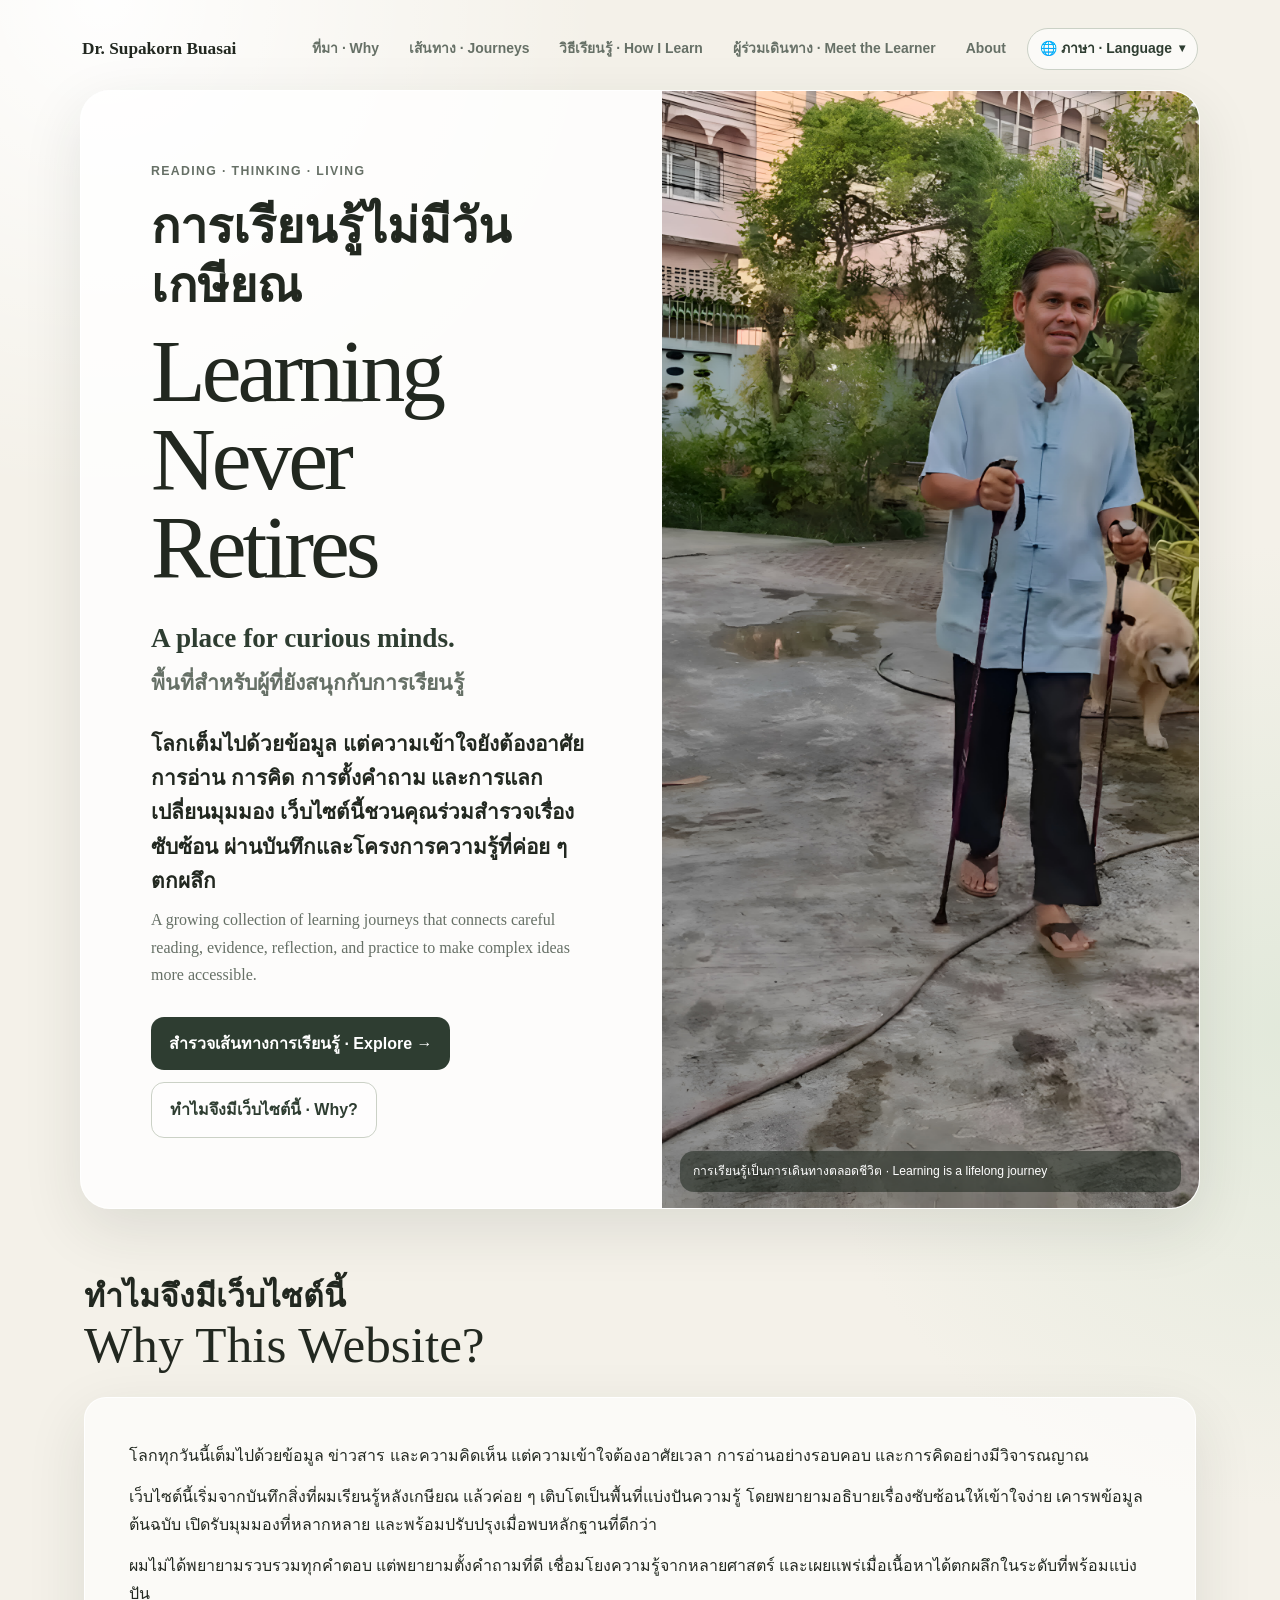
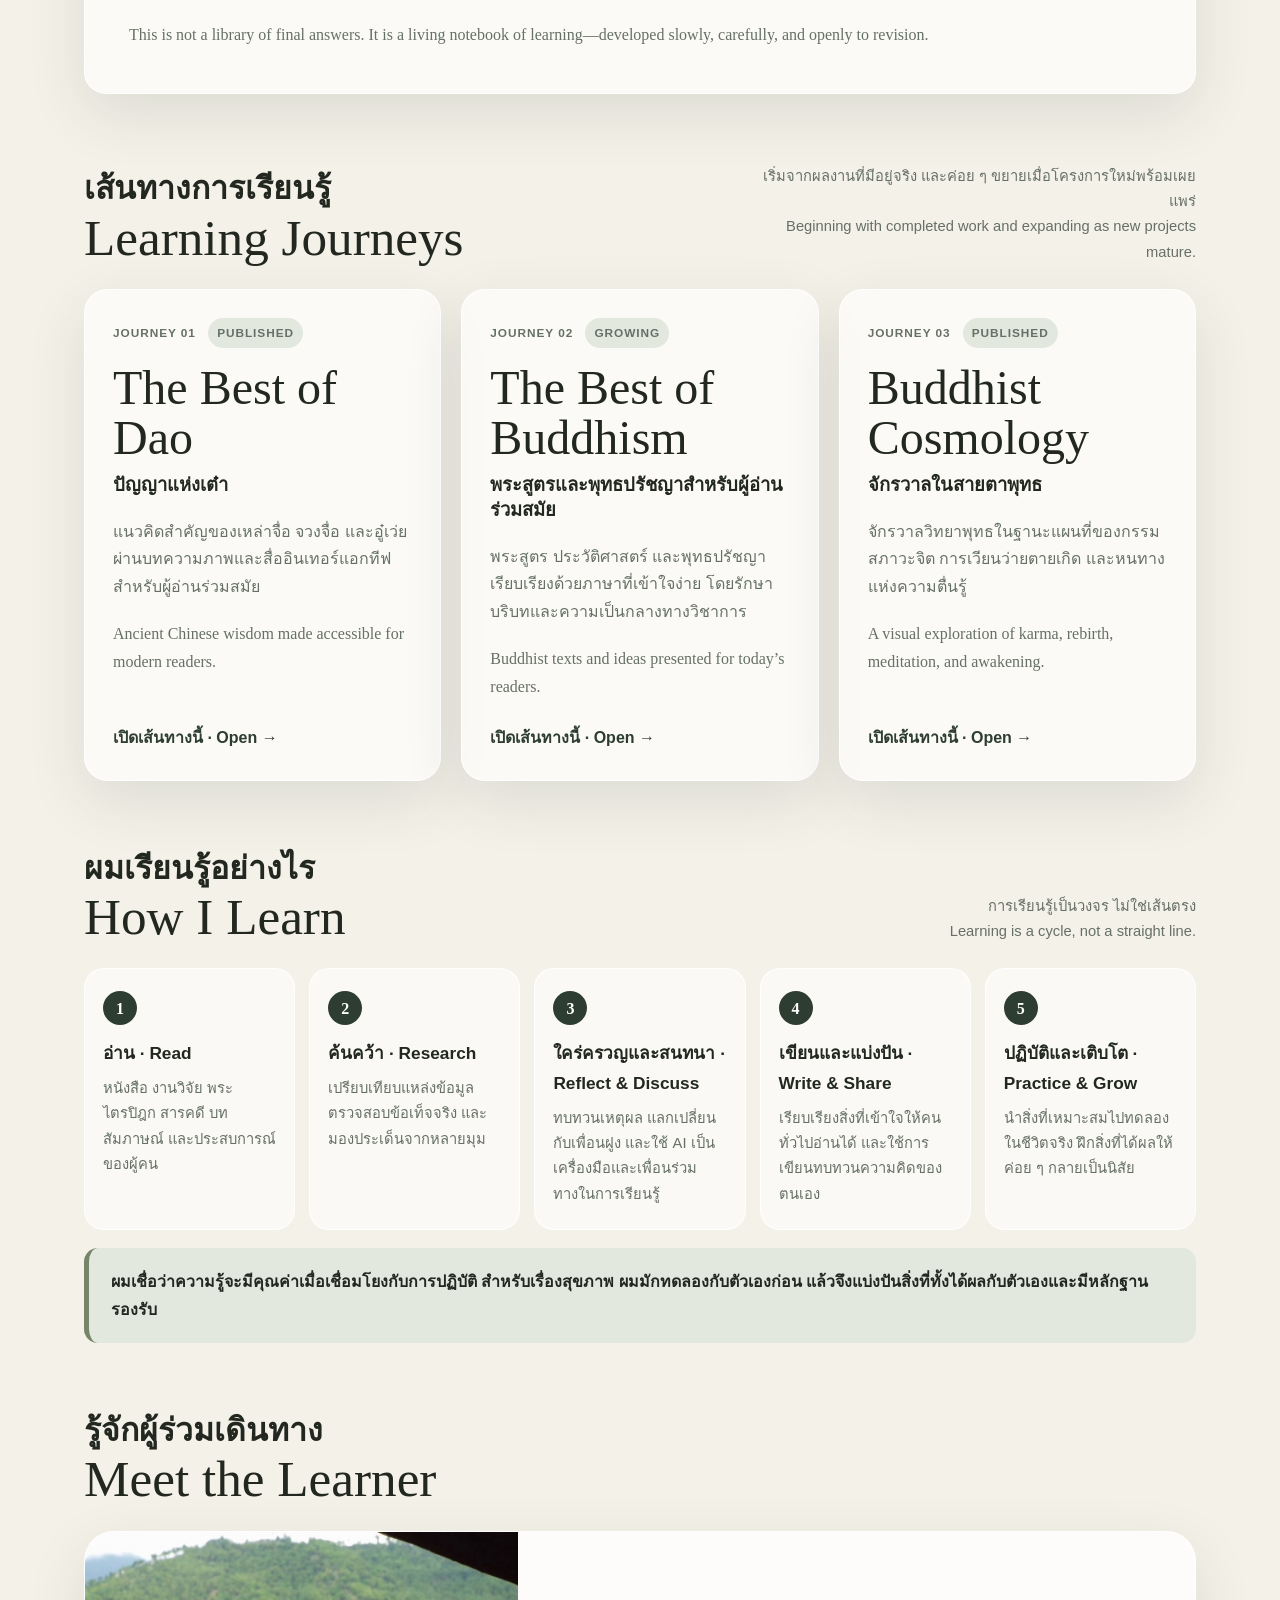
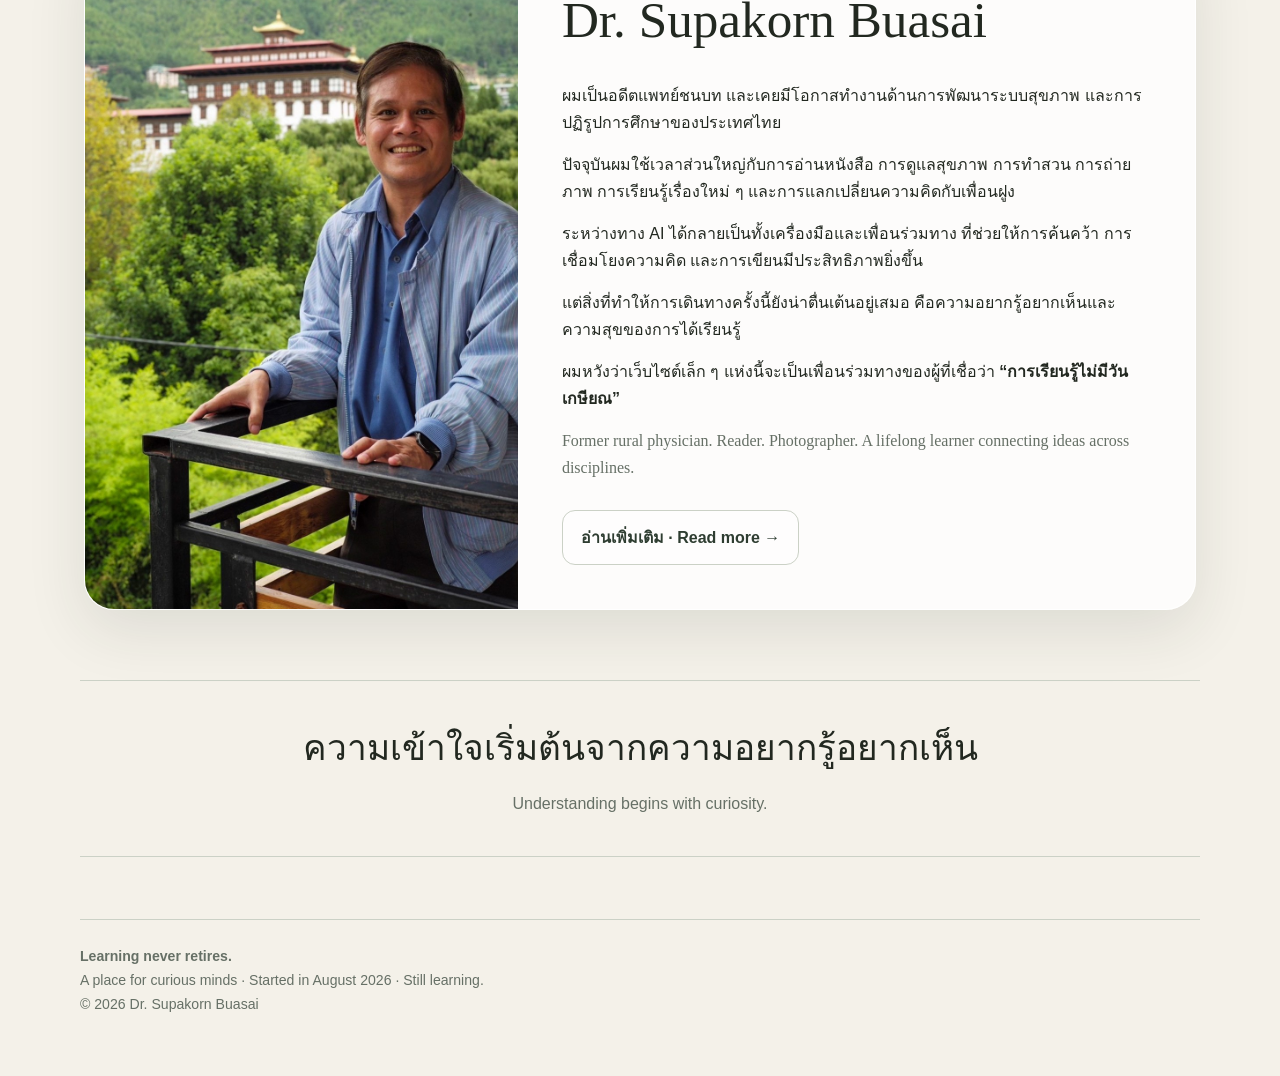
==== commit 899ddea5: "Add files via upload" ====
--- a/index.html
+++ b/index.html
@@ -30,7 +30,11 @@
     "@context":"https://schema.org",
     "@type":"WebSite",
     "name":"Dr. Supakorn Buasai — Learning Journeys",
-    "alternateName":["Learning Never Retires","A Place for Curious Minds","การเรียนรู้ไม่มีวันเกษียณ"],
+    "alternateName":[
+      "Learning Never Retires",
+      "A Place for Curious Minds",
+      "การเรียนรู้ไม่มีวันเกษียณ"
+    ],
     "url":"https://drsupakorn.github.io/",
     "inLanguage":["th","en"],
     "dateCreated":"2026-08-03",
@@ -149,10 +153,15 @@
     .topnav a:focus-visible{
       background:var(--soft);
       color:var(--deep);
-    }
-
-    /* Language helper */
-    .language-menu{position:relative;z-index:20}
+      outline:none;
+    }
+
+    /* Language guidance: no external translation script and no hard-coded language links */
+    .language-menu{
+      position:relative;
+      z-index:30;
+    }
+
     .language-menu summary{
       display:inline-flex;
       align-items:center;
@@ -161,7 +170,7 @@
       padding:8px 12px;
       border:1px solid var(--line);
       border-radius:999px;
-      background:rgba(255,255,255,.62);
+      background:rgba(255,255,255,.66);
       color:var(--deep);
       font-size:.87rem;
       font-weight:800;
@@ -173,6 +182,7 @@
     .language-menu summary::-webkit-details-marker{display:none}
     .language-menu summary::after{content:"▾";font-size:.72rem}
     .language-menu[open] summary::after{content:"▴"}
+
     .language-menu summary:hover,
     .language-menu summary:focus-visible{
       background:var(--soft);
@@ -183,64 +193,168 @@
       position:absolute;
       top:calc(100% + 10px);
       right:0;
-      width:min(330px,calc(100vw - 32px));
-      padding:18px;
+      width:min(390px,calc(100vw - 32px));
+      padding:20px;
       border:1px solid rgba(255,255,255,.96);
       border-radius:18px;
-      background:rgba(250,249,245,.98);
+      background:rgba(250,249,245,.99);
       box-shadow:0 18px 48px rgba(35,48,39,.20);
     }
 
     .language-panel h2{
-      margin:0 0 7px;
+      margin:0 0 8px;
       font-family:inherit;
-      font-size:1rem;
+      font-size:1.04rem;
       font-weight:850;
       line-height:1.35;
     }
 
-    .language-panel p{
-      margin:0 0 12px;
+    .language-intro{
+      margin:0 0 14px;
       color:var(--muted);
-      font-size:.82rem;
-      line-height:1.55;
-    }
-
-    .language-actions{
+      font-size:.84rem;
+      line-height:1.58;
+    }
+
+    .language-choice{
       display:grid;
       grid-template-columns:1fr 1fr;
-      gap:8px;
-    }
-
-    .translate-button{
-      min-height:42px;
-      padding:9px 10px;
+      gap:9px;
+      margin:0 0 14px;
+    }
+
+    .language-choice button{
+      min-height:44px;
+      padding:10px 12px;
       border:1px solid var(--line);
-      border-radius:11px;
+      border-radius:12px;
       background:#fff;
       color:var(--deep);
+      font-size:.86rem;
+      font-weight:850;
+      cursor:pointer;
+    }
+
+    .language-choice button:hover,
+    .language-choice button:focus-visible{
+      background:var(--soft);
+      outline:none;
+    }
+
+    .language-choice button[aria-pressed="true"]{
+      border-color:var(--deep);
+      background:var(--deep);
+      color:#fff;
+    }
+
+    .language-preference{
+      margin:0 0 14px;
+      padding:10px 12px;
+      border-radius:12px;
+      background:var(--soft);
+      color:var(--deep);
+      font-size:.80rem;
+      line-height:1.5;
+    }
+
+    .site-notice{
+      position:fixed;
+      right:18px;
+      bottom:18px;
+      z-index:100;
+      max-width:min(390px,calc(100vw - 36px));
+      padding:14px 16px;
+      border:1px solid rgba(255,255,255,.95);
+      border-radius:14px;
+      background:rgba(46,61,49,.96);
+      color:#fff;
+      box-shadow:0 18px 48px rgba(35,48,39,.24);
       font-size:.84rem;
+      line-height:1.55;
+    }
+
+    .site-notice[hidden]{display:none}
+
+    .browser-list{
+      display:grid;
+      gap:9px;
+      margin:0;
+      padding:0;
+      list-style:none;
+    }
+
+    .browser-list li{
+      padding:11px 12px;
+      border:1px solid var(--line);
+      border-radius:12px;
+      background:#fff;
+      font-size:.82rem;
+      line-height:1.52;
+    }
+
+    .browser-list strong{
+      display:block;
+      margin-bottom:2px;
+      color:var(--deep);
+      font-size:.86rem;
+    }
+
+    .copy-row{
+      display:flex;
+      gap:8px;
+      margin-top:12px;
+    }
+
+    .page-url{
+      min-width:0;
+      flex:1;
+      height:42px;
+      padding:9px 11px;
+      border:1px solid var(--line);
+      border-radius:10px;
+      background:#fff;
+      color:var(--muted);
+      font-size:.78rem;
+    }
+
+    .copy-button{
+      min-width:92px;
+      height:42px;
+      padding:9px 12px;
+      border:0;
+      border-radius:10px;
+      background:var(--deep);
+      color:#fff;
+      font-size:.82rem;
       font-weight:800;
       cursor:pointer;
     }
 
-    .translate-button:hover,
-    .translate-button:focus-visible{
-      border-color:var(--accent);
-      background:var(--soft);
-      outline:none;
-    }
-
-    .browser-tip{
-      margin-top:12px;
+    .copy-button:hover,
+    .copy-button:focus-visible{
+      opacity:.9;
+      outline:2px solid var(--accent);
+      outline-offset:2px;
+    }
+
+    .translation-note{
+      margin:12px 0 0;
       padding-top:12px;
       border-top:1px solid var(--line);
       color:var(--muted);
-      font-size:.78rem;
+      font-size:.76rem;
       line-height:1.55;
     }
 
-    .browser-tip strong{color:var(--deep)}
+    .translation-note strong{color:var(--deep)}
+
+    .copy-status{
+      min-height:1.3em;
+      margin:7px 0 0;
+      color:var(--deep);
+      font-size:.76rem;
+      font-weight:750;
+    }
 
     .hero{
       display:grid;
@@ -601,13 +715,15 @@
       .note{text-align:left}
       .actions a{width:100%}
       .cycle{grid-template-columns:1fr}
-      .language-actions{grid-template-columns:1fr}
+      .copy-row{flex-direction:column}
+      .copy-button{width:100%}
     }
   </style>
 </head>
 
 <body>
 <main class="page">
+
   <div class="topbar">
     <a class="brand" href="https://drsupakorn.github.io/">Dr. Supakorn Buasai</a>
 
@@ -617,27 +733,70 @@
         <a href="#journeys">เส้นทาง · Journeys</a>
         <a href="#learn">วิธีเรียนรู้ · How I Learn</a>
         <a href="#learner">ผู้ร่วมเดินทาง · Meet the Learner</a>
-        <a href="https://drsupakorn.github.io/about/">About</a>
+        <a href="https://drsupakorn.github.io/about/" data-language-link data-th-url="https://drsupakorn.github.io/about/" data-en-url="https://drsupakorn.github.io/about/en/">About</a>
       </nav>
 
       <details class="language-menu">
-        <summary aria-label="เลือกภาษาและเครื่องมือแปล">🌐 ภาษา · Language</summary>
+        <summary aria-label="คำแนะนำการแปลภาษา">🌐 ภาษา · Language</summary>
+
         <div class="language-panel">
-          <h2>แปลหน้านี้ · Translate this page</h2>
-          <p>เลือกภาษาด้านล่างเพื่อเปิดหน้าปัจจุบันผ่าน Google Translate การแปลเป็นการแปลอัตโนมัติและอาจไม่ถ่ายทอดความหมายเฉพาะทางได้ครบถ้วน</p>
-
-          <div class="language-actions" aria-label="ตัวเลือกภาษา">
-            <button class="translate-button" type="button" data-translate-lang="en">English</button>
-            <button class="translate-button" type="button" data-translate-lang="zh-CN">中文</button>
-            <button class="translate-button" type="button" data-translate-lang="ja">日本語</button>
-            <button class="translate-button" type="button" data-translate-lang="fr">Français</button>
+          <h2>เลือกภาษาที่ต้องการ · Choose your language</h2>
+
+          <p class="language-intro">
+            เว็บไซต์จะจำตัวเลือกนี้ และใช้เมื่อคุณเปิดเส้นทางการเรียนรู้จากหน้าแรก
+          </p>
+
+          <div class="language-choice" role="group" aria-label="เลือกภาษาหลัก">
+            <button type="button" id="choose-th" data-language="th" aria-pressed="true">
+              ไทย
+            </button>
+            <button type="button" id="choose-en" data-language="en" aria-pressed="false">
+              English
+            </button>
           </div>
 
-          <div class="browser-tip">
-            <strong>แปลด้วยเบราว์เซอร์:</strong><br>
-            Chrome หรือ Edge: เปิดเมนูของเบราว์เซอร์ แล้วเลือก <em>Translate</em><br>
-            Safari: แตะปุ่มการตั้งค่าหน้าเว็บในแถบที่อยู่ แล้วเลือก <em>Translate Website</em>
+          <p class="language-preference" id="language-preference" role="status" aria-live="polite">
+            ภาษาที่เลือก: ไทย
+          </p>
+
+          <p class="language-intro">
+            เมื่อเลือก English ระบบจะเปิดฉบับภาษาอังกฤษของแต่ละโครงการโดยอัตโนมัติ หากมีอยู่แล้ว หากยังไม่มี ระบบจะเปิดฉบับภาษาไทยแทนโดยไม่พาไปยังหน้าเสีย
+          </p>
+
+          <ul class="browser-list">
+            <li>
+              <strong>ภาษาอื่น · Other languages</strong>
+              ใช้ระบบแปลในตัวของเบราว์เซอร์เพื่อเลือกภาษาอื่นที่รองรับ
+            </li>
+            <li>
+              <strong>Chrome / Edge</strong>
+              เปิดเมนูของเบราว์เซอร์ แล้วเลือก <b>Translate</b>
+            </li>
+            <li>
+              <strong>Safari บน iPhone หรือ iPad</strong>
+              แตะปุ่มเมนูหน้าเว็บในแถบที่อยู่ แล้วเลือก <b>Translate Website</b>
+            </li>
+          </ul>
+
+          <div class="copy-row">
+            <input
+              class="page-url"
+              id="page-url"
+              type="text"
+              aria-label="ที่อยู่ของหน้าปัจจุบัน"
+              readonly
+            >
+            <button class="copy-button" id="copy-url" type="button">
+              คัดลอก URL
+            </button>
           </div>
+
+          <p class="copy-status" id="copy-status" role="status" aria-live="polite"></p>
+
+          <p class="translation-note">
+            <strong>หมายเหตุ:</strong>
+            ฉบับภาษาอังกฤษที่จัดทำโดยเว็บไซต์มีความน่าเชื่อถือกว่าการแปลอัตโนมัติ ส่วนภาษาอื่นอาจคลาดเคลื่อนในศัพท์ทางพุทธศาสนา ปรัชญา การศึกษา และศัพท์เฉพาะ
+          </p>
         </div>
       </details>
     </div>
@@ -646,6 +805,7 @@
   <header class="hero">
     <div class="hero-copy">
       <p class="eyebrow">Reading · Thinking · Living</p>
+
       <h1>
         <span class="title-th">การเรียนรู้ไม่มีวันเกษียณ</span>
         <span class="title-en">Learning Never Retires</span>
@@ -656,9 +816,13 @@
         <span class="tagline-th">พื้นที่สำหรับผู้ที่ยังสนุกกับการเรียนรู้</span>
       </p>
 
-      <p class="lead-th">โลกเต็มไปด้วยข้อมูล แต่ความเข้าใจยังต้องอาศัยการอ่าน การคิด การตั้งคำถาม และการแลกเปลี่ยนมุมมอง เว็บไซต์นี้ชวนคุณร่วมสำรวจเรื่องซับซ้อน ผ่านบันทึกและโครงการความรู้ที่ค่อย ๆ ตกผลึก</p>
-
-      <p class="lead-en" lang="en">A growing collection of learning journeys that connects careful reading, evidence, reflection, and practice to make complex ideas more accessible.</p>
+      <p class="lead-th">
+        โลกเต็มไปด้วยข้อมูล แต่ความเข้าใจยังต้องอาศัยการอ่าน การคิด การตั้งคำถาม และการแลกเปลี่ยนมุมมอง เว็บไซต์นี้ชวนคุณร่วมสำรวจเรื่องซับซ้อน ผ่านบันทึกและโครงการความรู้ที่ค่อย ๆ ตกผลึก
+      </p>
+
+      <p class="lead-en" lang="en">
+        A growing collection of learning journeys that connects careful reading, evidence, reflection, and practice to make complex ideas more accessible.
+      </p>
 
       <div class="actions">
         <a class="button" href="#journeys">สำรวจเส้นทางการเรียนรู้ · Explore →</a>
@@ -668,7 +832,9 @@
 
     <figure class="hero-media">
       <img src="images/hero-walk.jpg" alt="ดร.สุภกร บัวสาย เดินออกกำลังกายกับสุนัข">
-      <figcaption class="caption">การเรียนรู้เป็นการเดินทางตลอดชีวิต · Learning is a lifelong journey</figcaption>
+      <figcaption class="caption">
+        การเรียนรู้เป็นการเดินทางตลอดชีวิต · Learning is a lifelong journey
+      </figcaption>
     </figure>
   </header>
 
@@ -688,7 +854,10 @@
   <section class="section" id="journeys">
     <div class="head">
       <h2><span class="th">เส้นทางการเรียนรู้</span>Learning Journeys</h2>
-      <p class="note">เริ่มจากผลงานที่มีอยู่จริง และค่อย ๆ ขยายเมื่อโครงการใหม่พร้อมเผยแพร่<br><span lang="en">Beginning with completed work and expanding as new projects mature.</span></p>
+      <p class="note">
+        เริ่มจากผลงานที่มีอยู่จริง และค่อย ๆ ขยายเมื่อโครงการใหม่พร้อมเผยแพร่<br>
+        <span lang="en">Beginning with completed work and expanding as new projects mature.</span>
+      </p>
     </div>
 
     <div class="journeys">
@@ -699,7 +868,7 @@
           <p>แนวคิดสำคัญของเหล่าจื่อ จวงจื่อ และอู๋เว่ย ผ่านบทความภาพและสื่ออินเทอร์แอกทีฟสำหรับผู้อ่านร่วมสมัย</p>
           <p class="english" lang="en">Ancient Chinese wisdom made accessible for modern readers.</p>
         </div>
-        <a class="open" href="https://drsupakorn.github.io/the-best-of-dao/">เปิดเส้นทางนี้ · Open →</a>
+        <a class="open" href="https://drsupakorn.github.io/the-best-of-dao/" data-language-link data-th-url="https://drsupakorn.github.io/the-best-of-dao/" data-en-url="https://drsupakorn.github.io/the-best-of-dao/en/">เปิดเส้นทางนี้ · Open →</a>
       </article>
 
       <article class="journey">
@@ -709,7 +878,7 @@
           <p>พระสูตร ประวัติศาสตร์ และพุทธปรัชญา เรียบเรียงด้วยภาษาที่เข้าใจง่าย โดยรักษาบริบทและความเป็นกลางทางวิชาการ</p>
           <p class="english" lang="en">Buddhist texts and ideas presented for today’s readers.</p>
         </div>
-        <a class="open" href="https://drsupakorn.github.io/the-best-of-buddhism/">เปิดเส้นทางนี้ · Open →</a>
+        <a class="open" href="https://drsupakorn.github.io/the-best-of-buddhism/" data-language-link data-th-url="https://drsupakorn.github.io/the-best-of-buddhism/" data-en-url="https://drsupakorn.github.io/the-best-of-buddhism/en/">เปิดเส้นทางนี้ · Open →</a>
       </article>
 
       <article class="journey">
@@ -719,7 +888,7 @@
           <p>จักรวาลวิทยาพุทธในฐานะแผนที่ของกรรม สภาวะจิต การเวียนว่ายตายเกิด และหนทางแห่งความตื่นรู้</p>
           <p class="english" lang="en">A visual exploration of karma, rebirth, meditation, and awakening.</p>
         </div>
-        <a class="open" href="https://drsupakorn.github.io/buddhist-cosmology/">เปิดเส้นทางนี้ · Open →</a>
+        <a class="open" href="https://drsupakorn.github.io/buddhist-cosmology/" data-language-link data-th-url="https://drsupakorn.github.io/buddhist-cosmology/" data-en-url="https://drsupakorn.github.io/buddhist-cosmology/en/">เปิดเส้นทางนี้ · Open →</a>
       </article>
     </div>
   </section>
@@ -727,7 +896,10 @@
   <section class="section" id="learn">
     <div class="head">
       <h2><span class="th">ผมเรียนรู้อย่างไร</span>How I Learn</h2>
-      <p class="note">การเรียนรู้เป็นวงจร ไม่ใช่เส้นตรง<br><span lang="en">Learning is a cycle, not a straight line.</span></p>
+      <p class="note">
+        การเรียนรู้เป็นวงจร ไม่ใช่เส้นตรง<br>
+        <span lang="en">Learning is a cycle, not a straight line.</span>
+      </p>
     </div>
 
     <div class="cycle">
@@ -762,7 +934,9 @@
       </article>
     </div>
 
-    <div class="practice">ผมเชื่อว่าความรู้จะมีคุณค่าเมื่อเชื่อมโยงกับการปฏิบัติ สำหรับเรื่องสุขภาพ ผมมักทดลองกับตัวเองก่อน แล้วจึงแบ่งปันสิ่งที่ทั้งได้ผลกับตัวเองและมีหลักฐานรองรับ</div>
+    <div class="practice">
+      ผมเชื่อว่าความรู้จะมีคุณค่าเมื่อเชื่อมโยงกับการปฏิบัติ สำหรับเรื่องสุขภาพ ผมมักทดลองกับตัวเองก่อน แล้วจึงแบ่งปันสิ่งที่ทั้งได้ผลกับตัวเองและมีหลักฐานรองรับ
+    </div>
   </section>
 
   <section class="section" id="learner">
@@ -785,7 +959,7 @@
         <p class="english" lang="en">Former rural physician. Reader. Photographer. A lifelong learner connecting ideas across disciplines.</p>
 
         <div class="actions">
-          <a class="button2" href="https://drsupakorn.github.io/about/">อ่านเพิ่มเติม · Read more →</a>
+          <a class="button2" href="https://drsupakorn.github.io/about/" data-language-link data-th-url="https://drsupakorn.github.io/about/" data-en-url="https://drsupakorn.github.io/about/en/">อ่านเพิ่มเติม · Read more →</a>
         </div>
       </article>
     </div>
@@ -801,30 +975,178 @@
     A place for curious minds · Started in August 2026 · Still learning.<br>
     © 2026 Dr. Supakorn Buasai
   </footer>
+
 </main>
+
+<div class="site-notice" id="site-notice" role="status" aria-live="polite" hidden></div>
 
 <script>
   (() => {
-    const buttons = document.querySelectorAll("[data-translate-lang]");
+    const STORAGE_KEY = "preferredLanguage";
     const menu = document.querySelector(".language-menu");
-
-    function openTranslatedPage(targetLanguage) {
-      const sourceUrl = window.location.href.split("#")[0];
-      const translateUrl =
-        "https://translate.google.com/translate" +
-        "?sl=auto" +
-        "&tl=" + encodeURIComponent(targetLanguage) +
-        "&u=" + encodeURIComponent(sourceUrl);
-
-      window.open(translateUrl, "_blank", "noopener,noreferrer");
-    }
-
-    buttons.forEach((button) => {
+    const pageUrl = document.getElementById("page-url");
+    const copyButton = document.getElementById("copy-url");
+    const copyStatus = document.getElementById("copy-status");
+    const preferenceText = document.getElementById("language-preference");
+    const languageButtons = document.querySelectorAll("[data-language]");
+    const languageLinks = document.querySelectorAll("[data-language-link]");
+    const siteNotice = document.getElementById("site-notice");
+
+    let preferredLanguage = localStorage.getItem(STORAGE_KEY);
+
+    if (preferredLanguage !== "en" && preferredLanguage !== "th") {
+      preferredLanguage = "th";
+      localStorage.setItem(STORAGE_KEY, preferredLanguage);
+    }
+
+    function updateLanguageControls() {
+      languageButtons.forEach((button) => {
+        const selected = button.dataset.language === preferredLanguage;
+        button.setAttribute("aria-pressed", String(selected));
+      });
+
+      if (preferenceText) {
+        preferenceText.textContent =
+          preferredLanguage === "en"
+            ? "Selected language: English"
+            : "ภาษาที่เลือก: ไทย";
+      }
+
+      document.documentElement.dataset.preferredLanguage = preferredLanguage;
+    }
+
+    function chooseLanguage(language) {
+      preferredLanguage = language === "en" ? "en" : "th";
+      localStorage.setItem(STORAGE_KEY, preferredLanguage);
+      updateLanguageControls();
+
+      if (menu) {
+        menu.removeAttribute("open");
+      }
+
+      showNotice(
+        preferredLanguage === "en"
+          ? "English selected. Available English editions will open automatically."
+          : "เลือกภาษาไทยแล้ว ระบบจะเปิดฉบับภาษาไทยเป็นหลัก"
+      );
+    }
+
+    function showNotice(message) {
+      if (!siteNotice) return;
+
+      siteNotice.textContent = message;
+      siteNotice.hidden = false;
+
+      window.clearTimeout(showNotice.timer);
+      showNotice.timer = window.setTimeout(() => {
+        siteNotice.hidden = true;
+      }, 4200);
+    }
+
+    async function pageExists(url) {
+      try {
+        const response = await fetch(url, {
+          method: "HEAD",
+          cache: "no-store",
+          redirect: "follow"
+        });
+
+        if (response.ok) return true;
+
+        if (response.status === 405) {
+          const fallbackResponse = await fetch(url, {
+            method: "GET",
+            cache: "no-store",
+            redirect: "follow"
+          });
+          return fallbackResponse.ok;
+        }
+
+        return false;
+      } catch (error) {
+        return false;
+      }
+    }
+
+    async function openPreferredVersion(event) {
+      const link = event.currentTarget;
+      const thaiUrl = link.dataset.thUrl || link.href;
+      const englishUrl = link.dataset.enUrl;
+
+      if (preferredLanguage !== "en" || !englishUrl) {
+        return;
+      }
+
+      event.preventDefault();
+      link.setAttribute("aria-busy", "true");
+
+      const originalText = link.textContent;
+      if (link.classList.contains("open")) {
+        link.textContent = "Checking English edition…";
+      }
+
+      const englishAvailable = await pageExists(englishUrl);
+
+      link.removeAttribute("aria-busy");
+      link.textContent = originalText;
+
+      if (englishAvailable) {
+        window.location.assign(englishUrl);
+        return;
+      }
+
+      showNotice(
+        "English edition is not available yet. Opening the Thai original; use your browser’s Translate feature if needed."
+      );
+
+      window.setTimeout(() => {
+        window.location.assign(thaiUrl);
+      }, 900);
+    }
+
+    if (pageUrl) {
+      pageUrl.value = window.location.href;
+    }
+
+    async function copyCurrentUrl() {
+      const url = window.location.href;
+
+      try {
+        if (navigator.clipboard && window.isSecureContext) {
+          await navigator.clipboard.writeText(url);
+        } else {
+          pageUrl.focus();
+          pageUrl.select();
+          document.execCommand("copy");
+          window.getSelection().removeAllRanges();
+        }
+
+        copyStatus.textContent = "คัดลอกที่อยู่หน้าเว็บแล้ว · URL copied";
+        copyButton.textContent = "คัดลอกแล้ว";
+      } catch (error) {
+        pageUrl.focus();
+        pageUrl.select();
+        copyStatus.textContent = "กรุณาแตะค้างที่ URL แล้วเลือก Copy";
+      }
+
+      window.setTimeout(() => {
+        copyButton.textContent = "คัดลอก URL";
+      }, 2200);
+    }
+
+    languageButtons.forEach((button) => {
       button.addEventListener("click", () => {
-        openTranslatedPage(button.dataset.translateLang);
-        if (menu) menu.removeAttribute("open");
+        chooseLanguage(button.dataset.language);
       });
     });
+
+    languageLinks.forEach((link) => {
+      link.addEventListener("click", openPreferredVersion);
+    });
+
+    if (copyButton) {
+      copyButton.addEventListener("click", copyCurrentUrl);
+    }
 
     document.addEventListener("click", (event) => {
       if (menu && menu.open && !menu.contains(event.target)) {
@@ -837,7 +1159,10 @@
         menu.removeAttribute("open");
       }
     });
+
+    updateLanguageControls();
   })();
 </script>
+
 </body>
 </html>
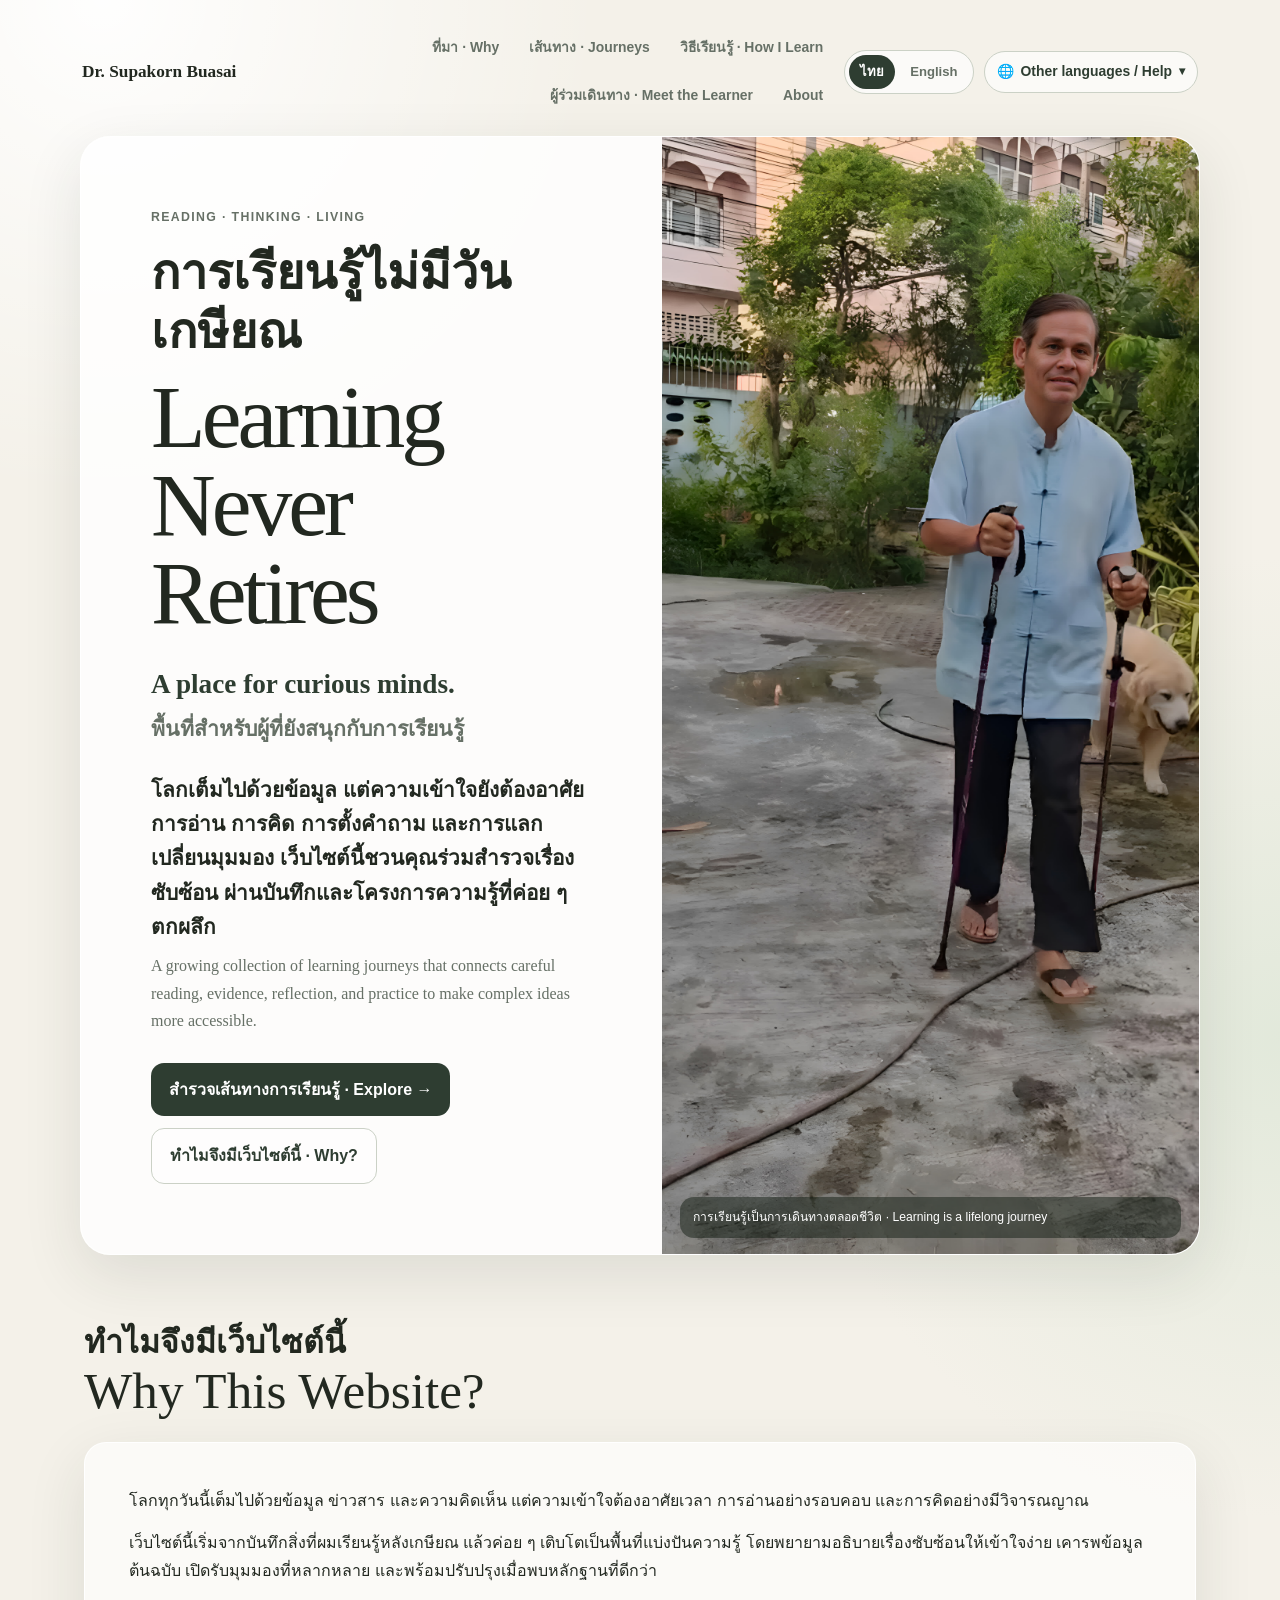
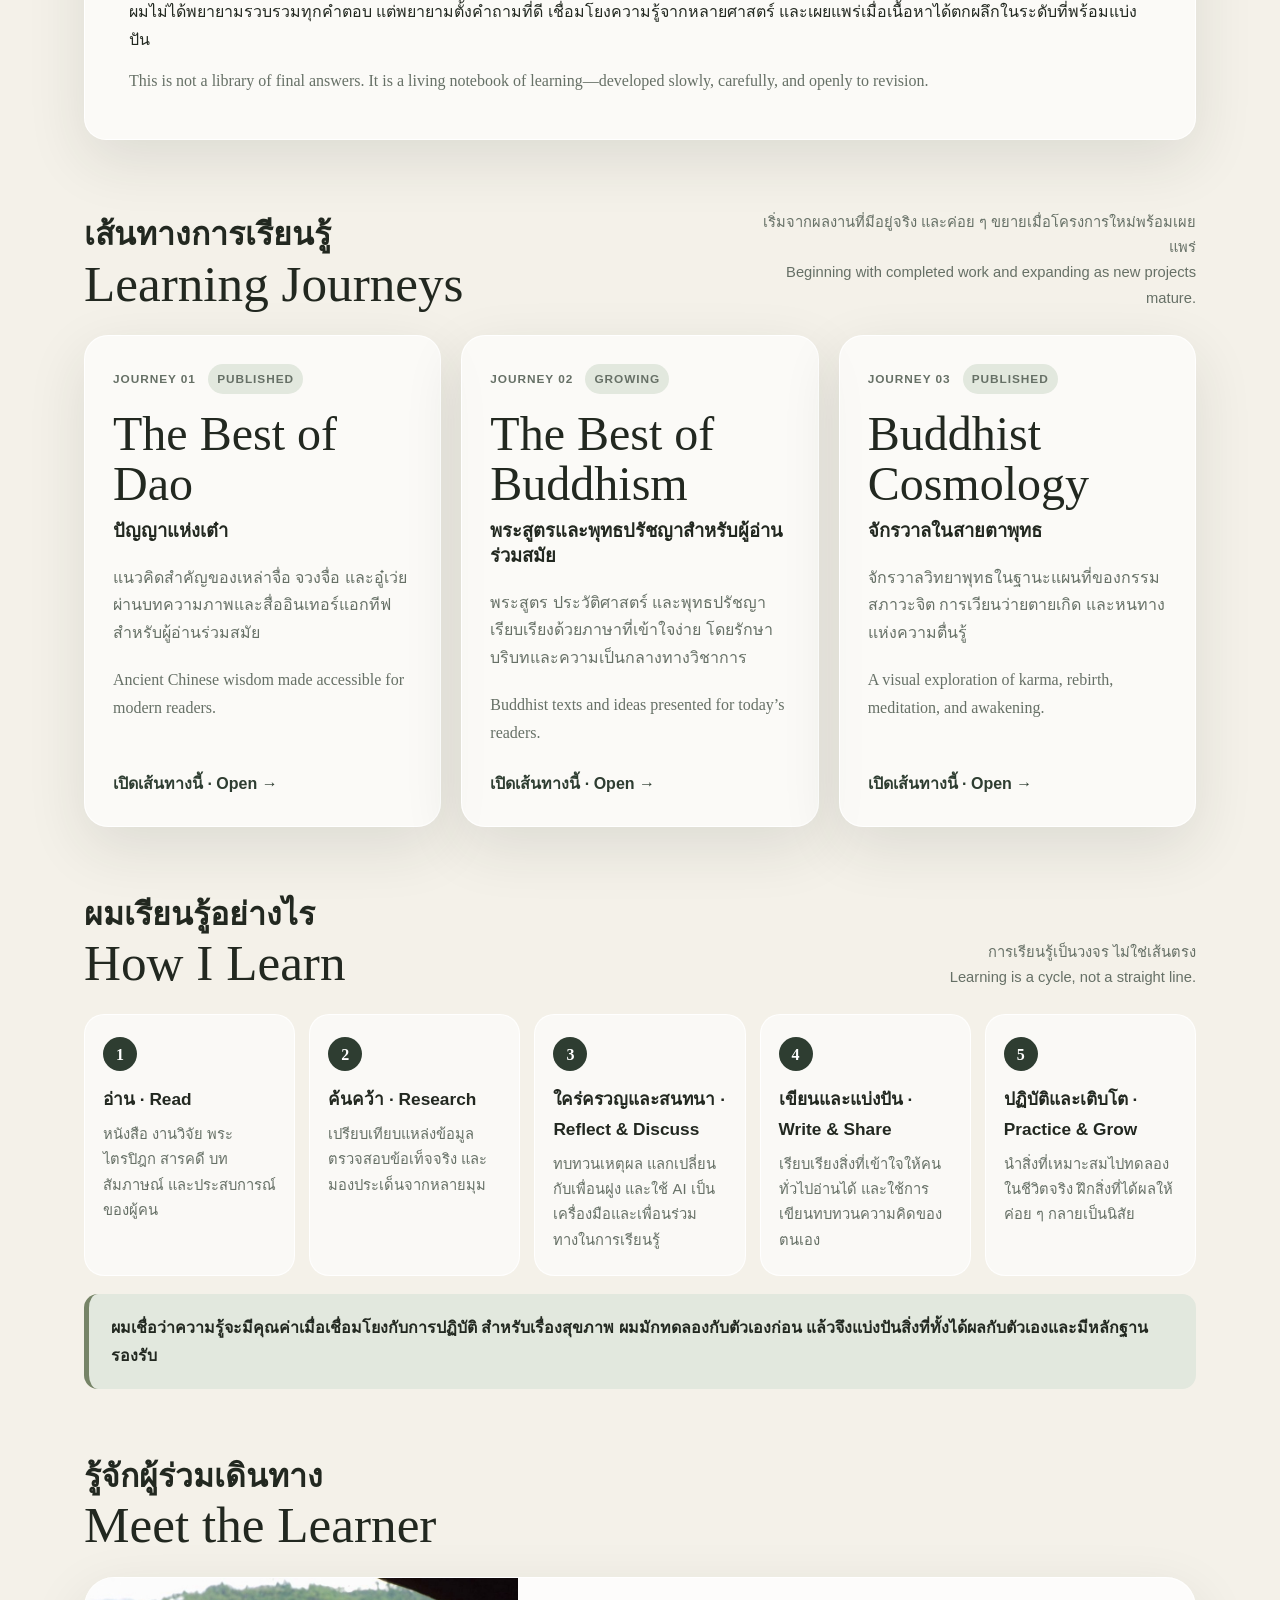
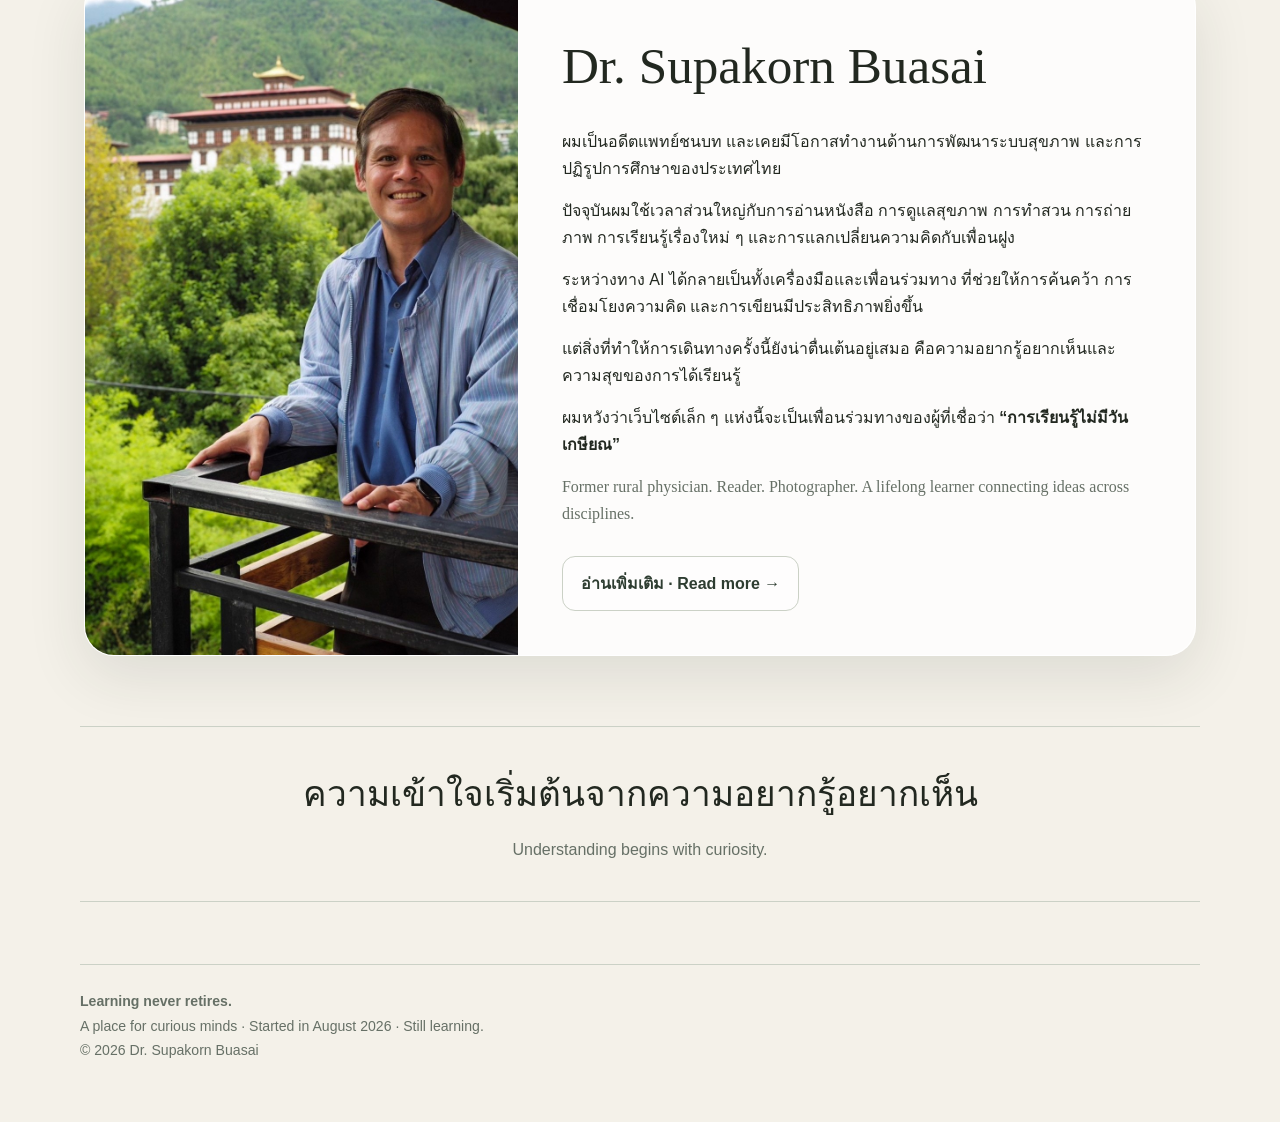
==== commit e07bf6ae: "Add files via upload" ====
--- a/index.html
+++ b/index.html
@@ -1,31 +1,28 @@
 <!DOCTYPE html>
+
 <html lang="th">
 <head>
-  <meta charset="UTF-8">
-  <meta name="viewport" content="width=device-width, initial-scale=1.0">
-
-  <title>Learning Never Retires | Dr. Supakorn Buasai</title>
-  <meta name="description" content="A place for curious minds. พื้นที่สำหรับผู้ที่ยังสนุกกับการเรียนรู้ ผ่านการอ่าน ค้นคว้า ใคร่ครวญ เขียน แบ่งปัน และลงมือปฏิบัติ">
-  <meta name="author" content="Dr. Supakorn Buasai">
-  <meta name="robots" content="index, follow">
-  <link rel="canonical" href="https://drsupakorn.github.io/">
-
-  <meta property="og:locale" content="th_TH">
-  <meta property="og:locale:alternate" content="en_US">
-  <meta property="og:type" content="website">
-  <meta property="og:title" content="Learning Never Retires | A Place for Curious Minds">
-  <meta property="og:description" content="พื้นที่สำหรับผู้ที่ยังสนุกกับการเรียนรู้ และอยากทำความเข้าใจโลกผ่านการอ่าน การคิด การตั้งคำถาม และการลงมือปฏิบัติ">
-  <meta property="og:url" content="https://drsupakorn.github.io/">
-  <meta property="og:site_name" content="Dr. Supakorn Buasai — Learning Journeys">
-  <meta property="og:image" content="https://drsupakorn.github.io/images/social-preview.jpg">
-  <meta property="og:image:alt" content="ดร.สุภกร บัวสาย เดินออกกำลังกายกับสุนัข">
-
-  <meta name="twitter:card" content="summary_large_image">
-  <meta name="twitter:title" content="Learning Never Retires | A Place for Curious Minds">
-  <meta name="twitter:description" content="A Thai-first learning website with English support.">
-  <meta name="twitter:image" content="https://drsupakorn.github.io/images/social-preview.jpg">
-
-  <script type="application/ld+json">
+<meta charset="utf-8"/>
+<meta content="width=device-width, initial-scale=1.0" name="viewport"/>
+<title>Learning Never Retires | Dr. Supakorn Buasai</title>
+<meta content="A place for curious minds. พื้นที่สำหรับผู้ที่ยังสนุกกับการเรียนรู้ ผ่านการอ่าน ค้นคว้า ใคร่ครวญ เขียน แบ่งปัน และลงมือปฏิบัติ" name="description"/>
+<meta content="Dr. Supakorn Buasai" name="author"/>
+<meta content="index, follow" name="robots"/>
+<link href="https://drsupakorn.github.io/" rel="canonical"/>
+<meta content="th_TH" property="og:locale"/>
+<meta content="en_US" property="og:locale:alternate"/>
+<meta content="website" property="og:type"/>
+<meta content="Learning Never Retires | A Place for Curious Minds" property="og:title"/>
+<meta content="พื้นที่สำหรับผู้ที่ยังสนุกกับการเรียนรู้ และอยากทำความเข้าใจโลกผ่านการอ่าน การคิด การตั้งคำถาม และการลงมือปฏิบัติ" property="og:description"/>
+<meta content="https://drsupakorn.github.io/" property="og:url"/>
+<meta content="Dr. Supakorn Buasai — Learning Journeys" property="og:site_name"/>
+<meta content="https://drsupakorn.github.io/images/social-preview.jpg" property="og:image"/>
+<meta content="ดร.สุภกร บัวสาย เดินออกกำลังกายกับสุนัข" property="og:image:alt"/>
+<meta content="summary_large_image" name="twitter:card"/>
+<meta content="Learning Never Retires | A Place for Curious Minds" name="twitter:title"/>
+<meta content="A Thai-first learning website with English support." name="twitter:description"/>
+<meta content="https://drsupakorn.github.io/images/social-preview.jpg" name="twitter:image"/>
+<script type="application/ld+json">
   {
     "@context":"https://schema.org",
     "@type":"WebSite",
@@ -72,8 +69,7 @@
     ]
   }
   </script>
-
-  <style>
+<style>
     :root{
       --bg:#f4f1e9;
       --paper:rgba(255,255,255,.80);
@@ -718,391 +714,291 @@
       .copy-row{flex-direction:column}
       .copy-button{width:100%}
     }
-  </style>
+  
+
+    /* Reliable instant Thai/English switch: both languages are embedded in this file */
+    .instant-language{
+      display:inline-flex;
+      align-items:center;
+      gap:4px;
+      padding:4px;
+      border:1px solid var(--line);
+      border-radius:999px;
+      background:rgba(255,255,255,.68);
+    }
+
+    .instant-language button{
+      min-height:32px;
+      padding:6px 11px;
+      border:0;
+      border-radius:999px;
+      background:transparent;
+      color:var(--muted);
+      font-size:.82rem;
+      font-weight:850;
+      cursor:pointer;
+    }
+
+    .instant-language button:hover,
+    .instant-language button:focus-visible{
+      color:var(--deep);
+      outline:none;
+    }
+
+    .instant-language button[aria-pressed="true"]{
+      background:var(--deep);
+      color:#fff;
+    }
+
+    .language-help-label{
+      white-space:nowrap;
+    }
+
+    @media(max-width:720px){
+      .instant-language{align-self:flex-start}
+    }
+</style>
 </head>
-
 <body>
 <main class="page">
-
-  <div class="topbar">
-    <a class="brand" href="https://drsupakorn.github.io/">Dr. Supakorn Buasai</a>
-
-    <div class="nav-area">
-      <nav class="topnav" aria-label="เมนูหลัก / Main navigation">
-        <a href="#why">ที่มา · Why</a>
-        <a href="#journeys">เส้นทาง · Journeys</a>
-        <a href="#learn">วิธีเรียนรู้ · How I Learn</a>
-        <a href="#learner">ผู้ร่วมเดินทาง · Meet the Learner</a>
-        <a href="https://drsupakorn.github.io/about/" data-language-link data-th-url="https://drsupakorn.github.io/about/" data-en-url="https://drsupakorn.github.io/about/en/">About</a>
-      </nav>
-
-      <details class="language-menu">
-        <summary aria-label="คำแนะนำการแปลภาษา">🌐 ภาษา · Language</summary>
-
-        <div class="language-panel">
-          <h2>เลือกภาษาที่ต้องการ · Choose your language</h2>
-
-          <p class="language-intro">
-            เว็บไซต์จะจำตัวเลือกนี้ และใช้เมื่อคุณเปิดเส้นทางการเรียนรู้จากหน้าแรก
+<div class="topbar">
+<a class="brand" href="https://drsupakorn.github.io/">Dr. Supakorn Buasai</a>
+<div class="nav-area">
+<nav aria-label="เมนูหลัก / Main navigation" class="topnav">
+<a data-en-html="Why" data-th-html="ที่มา · Why" href="#why">ที่มา · Why</a>
+<a data-en-html="Journeys" data-th-html="เส้นทาง · Journeys" href="#journeys">เส้นทาง · Journeys</a>
+<a data-en-html="How I Learn" data-th-html="วิธีเรียนรู้ · How I Learn" href="#learn">วิธีเรียนรู้ · How I Learn</a>
+<a data-en-html="Meet the Learner" data-th-html="ผู้ร่วมเดินทาง · Meet the Learner" href="#learner">ผู้ร่วมเดินทาง · Meet the Learner</a>
+<a href="https://drsupakorn.github.io/about/">About</a>
+</nav>
+<div aria-label="Switch website language" class="instant-language" role="group"><button aria-pressed="true" data-site-language="th" id="lang-th" type="button">ไทย</button><button aria-pressed="false" data-site-language="en" id="lang-en" type="button">English</button></div><details class="language-menu">
+<summary aria-label="Translation help and other languages">🌐 <span class="language-help-label">Other languages / Help</span></summary>
+<div class="language-panel">
+<h2>Translate this website · แปลเว็บไซต์นี้</h2>
+<p class="language-intro" data-en-html="For languages other than Thai or English, please use your browser’s built-in translation feature." data-th-html="เว็บไซต์นี้เขียนเป็นภาษาไทยเป็นหลัก หากต้องการภาษาอื่นนอกจากไทยหรืออังกฤษ โปรดใช้ระบบแปลภาษาที่มีอยู่ในเบราว์เซอร์ของคุณ" lang="en">
+            This website is primarily written in Thai. To read it in another language,
+            please use your browser’s built-in translation feature.
           </p>
-
-          <div class="language-choice" role="group" aria-label="เลือกภาษาหลัก">
-            <button type="button" id="choose-th" data-language="th" aria-pressed="true">
-              ไทย
+<p class="language-intro">
+            เว็บไซต์นี้เขียนเป็นภาษาไทยเป็นหลัก หากต้องการอ่านภาษาอื่น โปรดใช้ระบบแปลภาษาที่มีอยู่ในเบราว์เซอร์ของคุณ
+          </p>
+<ul class="browser-list">
+<li>
+<strong>Chrome</strong>
+<span lang="en">Open the browser menu <b>⋮</b>, choose <b>Translate</b>, then select your preferred language.</span><br/>
+              เปิดเมนู <b>⋮</b> เลือก <b>Translate</b> แล้วเลือกภาษาที่ต้องการ
+            </li>
+<li>
+<strong>Safari on iPhone or iPad</strong>
+<span lang="en">Tap the page menu in the address bar, then choose <b>Translate Website</b>.</span><br/>
+              แตะเมนูหน้าเว็บในแถบที่อยู่ แล้วเลือก <b>Translate Website</b>
+</li>
+<li>
+<strong>Microsoft Edge</strong>
+<span lang="en">Open the browser menu and choose <b>Translate</b>, or tap the translation icon in the address bar.</span><br/>
+              เปิดเมนูของเบราว์เซอร์แล้วเลือก <b>Translate</b> หรือแตะไอคอนแปลภาษาในแถบที่อยู่
+            </li>
+</ul>
+<div class="copy-row">
+<input aria-label="Current page address" class="page-url" id="page-url" readonly="" type="text"/>
+<button class="copy-button" id="copy-url" type="button">
+              Copy URL
             </button>
-            <button type="button" id="choose-en" data-language="en" aria-pressed="false">
-              English
-            </button>
-          </div>
-
-          <p class="language-preference" id="language-preference" role="status" aria-live="polite">
-            ภาษาที่เลือก: ไทย
+</div>
+<p aria-live="polite" class="copy-status" id="copy-status" role="status"></p>
+<p class="translation-note">
+<strong>Note · หมายเหตุ:</strong><br/>
+<span lang="en">
+              Automatic translation may not fully preserve the meaning of Buddhist,
+              philosophical, educational, or other specialized terms. Please refer to
+              the original Thai text when precision matters.
+            </span><br/>
+            การแปลอัตโนมัติอาจไม่ถ่ายทอดความหมายของศัพท์ทางพุทธศาสนา ปรัชญา การศึกษา
+            หรือศัพท์เฉพาะได้ครบถ้วน โปรดอ้างอิงข้อความต้นฉบับภาษาไทยเมื่อความหมายมีความสำคัญ
           </p>
-
-          <p class="language-intro">
-            เมื่อเลือก English ระบบจะเปิดฉบับภาษาอังกฤษของแต่ละโครงการโดยอัตโนมัติ หากมีอยู่แล้ว หากยังไม่มี ระบบจะเปิดฉบับภาษาไทยแทนโดยไม่พาไปยังหน้าเสีย
-          </p>
-
-          <ul class="browser-list">
-            <li>
-              <strong>ภาษาอื่น · Other languages</strong>
-              ใช้ระบบแปลในตัวของเบราว์เซอร์เพื่อเลือกภาษาอื่นที่รองรับ
-            </li>
-            <li>
-              <strong>Chrome / Edge</strong>
-              เปิดเมนูของเบราว์เซอร์ แล้วเลือก <b>Translate</b>
-            </li>
-            <li>
-              <strong>Safari บน iPhone หรือ iPad</strong>
-              แตะปุ่มเมนูหน้าเว็บในแถบที่อยู่ แล้วเลือก <b>Translate Website</b>
-            </li>
-          </ul>
-
-          <div class="copy-row">
-            <input
-              class="page-url"
-              id="page-url"
-              type="text"
-              aria-label="ที่อยู่ของหน้าปัจจุบัน"
-              readonly
-            >
-            <button class="copy-button" id="copy-url" type="button">
-              คัดลอก URL
-            </button>
-          </div>
-
-          <p class="copy-status" id="copy-status" role="status" aria-live="polite"></p>
-
-          <p class="translation-note">
-            <strong>หมายเหตุ:</strong>
-            ฉบับภาษาอังกฤษที่จัดทำโดยเว็บไซต์มีความน่าเชื่อถือกว่าการแปลอัตโนมัติ ส่วนภาษาอื่นอาจคลาดเคลื่อนในศัพท์ทางพุทธศาสนา ปรัชญา การศึกษา และศัพท์เฉพาะ
-          </p>
-        </div>
-      </details>
-    </div>
-  </div>
-
-  <header class="hero">
-    <div class="hero-copy">
-      <p class="eyebrow">Reading · Thinking · Living</p>
-
-      <h1>
-        <span class="title-th">การเรียนรู้ไม่มีวันเกษียณ</span>
-        <span class="title-en">Learning Never Retires</span>
-      </h1>
-
-      <p class="tagline">
-        A place for curious minds.
-        <span class="tagline-th">พื้นที่สำหรับผู้ที่ยังสนุกกับการเรียนรู้</span>
-      </p>
-
-      <p class="lead-th">
-        โลกเต็มไปด้วยข้อมูล แต่ความเข้าใจยังต้องอาศัยการอ่าน การคิด การตั้งคำถาม และการแลกเปลี่ยนมุมมอง เว็บไซต์นี้ชวนคุณร่วมสำรวจเรื่องซับซ้อน ผ่านบันทึกและโครงการความรู้ที่ค่อย ๆ ตกผลึก
-      </p>
-
-      <p class="lead-en" lang="en">
-        A growing collection of learning journeys that connects careful reading, evidence, reflection, and practice to make complex ideas more accessible.
-      </p>
-
-      <div class="actions">
-        <a class="button" href="#journeys">สำรวจเส้นทางการเรียนรู้ · Explore →</a>
-        <a class="button2" href="#why">ทำไมจึงมีเว็บไซต์นี้ · Why?</a>
-      </div>
-    </div>
-
-    <figure class="hero-media">
-      <img src="images/hero-walk.jpg" alt="ดร.สุภกร บัวสาย เดินออกกำลังกายกับสุนัข">
-      <figcaption class="caption">
-        การเรียนรู้เป็นการเดินทางตลอดชีวิต · Learning is a lifelong journey
-      </figcaption>
-    </figure>
-  </header>
-
-  <section class="section" id="why">
-    <div class="head">
-      <h2><span class="th">ทำไมจึงมีเว็บไซต์นี้</span>Why This Website?</h2>
-    </div>
-
-    <article class="card">
-      <p>โลกทุกวันนี้เต็มไปด้วยข้อมูล ข่าวสาร และความคิดเห็น แต่ความเข้าใจต้องอาศัยเวลา การอ่านอย่างรอบคอบ และการคิดอย่างมีวิจารณญาณ</p>
-      <p>เว็บไซต์นี้เริ่มจากบันทึกสิ่งที่ผมเรียนรู้หลังเกษียณ แล้วค่อย ๆ เติบโตเป็นพื้นที่แบ่งปันความรู้ โดยพยายามอธิบายเรื่องซับซ้อนให้เข้าใจง่าย เคารพข้อมูลต้นฉบับ เปิดรับมุมมองที่หลากหลาย และพร้อมปรับปรุงเมื่อพบหลักฐานที่ดีกว่า</p>
-      <p>ผมไม่ได้พยายามรวบรวมทุกคำตอบ แต่พยายามตั้งคำถามที่ดี เชื่อมโยงความรู้จากหลายศาสตร์ และเผยแพร่เมื่อเนื้อหาได้ตกผลึกในระดับที่พร้อมแบ่งปัน</p>
-      <p class="english" lang="en">This is not a library of final answers. It is a living notebook of learning—developed slowly, carefully, and openly to revision.</p>
-    </article>
-  </section>
-
-  <section class="section" id="journeys">
-    <div class="head">
-      <h2><span class="th">เส้นทางการเรียนรู้</span>Learning Journeys</h2>
-      <p class="note">
-        เริ่มจากผลงานที่มีอยู่จริง และค่อย ๆ ขยายเมื่อโครงการใหม่พร้อมเผยแพร่<br>
-        <span lang="en">Beginning with completed work and expanding as new projects mature.</span>
-      </p>
-    </div>
-
-    <div class="journeys">
-      <article class="journey">
-        <div>
-          <div class="meta">Journey 01 <span class="status">Published</span></div>
-          <h3>The Best of Dao<span>ปัญญาแห่งเต๋า</span></h3>
-          <p>แนวคิดสำคัญของเหล่าจื่อ จวงจื่อ และอู๋เว่ย ผ่านบทความภาพและสื่ออินเทอร์แอกทีฟสำหรับผู้อ่านร่วมสมัย</p>
-          <p class="english" lang="en">Ancient Chinese wisdom made accessible for modern readers.</p>
-        </div>
-        <a class="open" href="https://drsupakorn.github.io/the-best-of-dao/" data-language-link data-th-url="https://drsupakorn.github.io/the-best-of-dao/" data-en-url="https://drsupakorn.github.io/the-best-of-dao/en/">เปิดเส้นทางนี้ · Open →</a>
-      </article>
-
-      <article class="journey">
-        <div>
-          <div class="meta">Journey 02 <span class="status">Growing</span></div>
-          <h3>The Best of Buddhism<span>พระสูตรและพุทธปรัชญาสำหรับผู้อ่านร่วมสมัย</span></h3>
-          <p>พระสูตร ประวัติศาสตร์ และพุทธปรัชญา เรียบเรียงด้วยภาษาที่เข้าใจง่าย โดยรักษาบริบทและความเป็นกลางทางวิชาการ</p>
-          <p class="english" lang="en">Buddhist texts and ideas presented for today’s readers.</p>
-        </div>
-        <a class="open" href="https://drsupakorn.github.io/the-best-of-buddhism/" data-language-link data-th-url="https://drsupakorn.github.io/the-best-of-buddhism/" data-en-url="https://drsupakorn.github.io/the-best-of-buddhism/en/">เปิดเส้นทางนี้ · Open →</a>
-      </article>
-
-      <article class="journey">
-        <div>
-          <div class="meta">Journey 03 <span class="status">Published</span></div>
-          <h3>Buddhist Cosmology<span>จักรวาลในสายตาพุทธ</span></h3>
-          <p>จักรวาลวิทยาพุทธในฐานะแผนที่ของกรรม สภาวะจิต การเวียนว่ายตายเกิด และหนทางแห่งความตื่นรู้</p>
-          <p class="english" lang="en">A visual exploration of karma, rebirth, meditation, and awakening.</p>
-        </div>
-        <a class="open" href="https://drsupakorn.github.io/buddhist-cosmology/" data-language-link data-th-url="https://drsupakorn.github.io/buddhist-cosmology/" data-en-url="https://drsupakorn.github.io/buddhist-cosmology/en/">เปิดเส้นทางนี้ · Open →</a>
-      </article>
-    </div>
-  </section>
-
-  <section class="section" id="learn">
-    <div class="head">
-      <h2><span class="th">ผมเรียนรู้อย่างไร</span>How I Learn</h2>
-      <p class="note">
-        การเรียนรู้เป็นวงจร ไม่ใช่เส้นตรง<br>
-        <span lang="en">Learning is a cycle, not a straight line.</span>
-      </p>
-    </div>
-
-    <div class="cycle">
-      <article class="step">
-        <span class="num">1</span>
-        <h3>อ่าน · Read</h3>
-        <p>หนังสือ งานวิจัย พระไตรปิฎก สารคดี บทสัมภาษณ์ และประสบการณ์ของผู้คน</p>
-      </article>
-
-      <article class="step">
-        <span class="num">2</span>
-        <h3>ค้นคว้า · Research</h3>
-        <p>เปรียบเทียบแหล่งข้อมูล ตรวจสอบข้อเท็จจริง และมองประเด็นจากหลายมุม</p>
-      </article>
-
-      <article class="step">
-        <span class="num">3</span>
-        <h3>ใคร่ครวญและสนทนา · Reflect &amp; Discuss</h3>
-        <p>ทบทวนเหตุผล แลกเปลี่ยนกับเพื่อนฝูง และใช้ AI เป็นเครื่องมือและเพื่อนร่วมทางในการเรียนรู้</p>
-      </article>
-
-      <article class="step">
-        <span class="num">4</span>
-        <h3>เขียนและแบ่งปัน · Write &amp; Share</h3>
-        <p>เรียบเรียงสิ่งที่เข้าใจให้คนทั่วไปอ่านได้ และใช้การเขียนทบทวนความคิดของตนเอง</p>
-      </article>
-
-      <article class="step">
-        <span class="num">5</span>
-        <h3>ปฏิบัติและเติบโต · Practice &amp; Grow</h3>
-        <p>นำสิ่งที่เหมาะสมไปทดลองในชีวิตจริง ฝึกสิ่งที่ได้ผลให้ค่อย ๆ กลายเป็นนิสัย</p>
-      </article>
-    </div>
-
-    <div class="practice">
-      ผมเชื่อว่าความรู้จะมีคุณค่าเมื่อเชื่อมโยงกับการปฏิบัติ สำหรับเรื่องสุขภาพ ผมมักทดลองกับตัวเองก่อน แล้วจึงแบ่งปันสิ่งที่ทั้งได้ผลกับตัวเองและมีหลักฐานรองรับ
-    </div>
-  </section>
-
-  <section class="section" id="learner">
-    <div class="head">
-      <h2><span class="th">รู้จักผู้ร่วมเดินทาง</span>Meet the Learner</h2>
-    </div>
-
-    <div class="author">
-      <div class="author-photo">
-        <img src="images/author-bhutan.jpg" alt="ดร.สุภกร บัวสาย ระหว่างการเดินทางที่ประเทศภูฏาน">
-      </div>
-
-      <article class="author-text">
-        <h3>Dr. Supakorn Buasai</h3>
-        <p>ผมเป็นอดีตแพทย์ชนบท และเคยมีโอกาสทำงานด้านการพัฒนาระบบสุขภาพ และการปฏิรูปการศึกษาของประเทศไทย</p>
-        <p>ปัจจุบันผมใช้เวลาส่วนใหญ่กับการอ่านหนังสือ การดูแลสุขภาพ การทำสวน การถ่ายภาพ การเรียนรู้เรื่องใหม่ ๆ และการแลกเปลี่ยนความคิดกับเพื่อนฝูง</p>
-        <p>ระหว่างทาง AI ได้กลายเป็นทั้งเครื่องมือและเพื่อนร่วมทาง ที่ช่วยให้การค้นคว้า การเชื่อมโยงความคิด และการเขียนมีประสิทธิภาพยิ่งขึ้น</p>
-        <p>แต่สิ่งที่ทำให้การเดินทางครั้งนี้ยังน่าตื่นเต้นอยู่เสมอ คือความอยากรู้อยากเห็นและความสุขของการได้เรียนรู้</p>
-        <p>ผมหวังว่าเว็บไซต์เล็ก ๆ แห่งนี้จะเป็นเพื่อนร่วมทางของผู้ที่เชื่อว่า <strong>“การเรียนรู้ไม่มีวันเกษียณ”</strong></p>
-        <p class="english" lang="en">Former rural physician. Reader. Photographer. A lifelong learner connecting ideas across disciplines.</p>
-
-        <div class="actions">
-          <a class="button2" href="https://drsupakorn.github.io/about/" data-language-link data-th-url="https://drsupakorn.github.io/about/" data-en-url="https://drsupakorn.github.io/about/en/">อ่านเพิ่มเติม · Read more →</a>
-        </div>
-      </article>
-    </div>
-  </section>
-
-  <div class="closing">
-    <p>ความเข้าใจเริ่มต้นจากความอยากรู้อยากเห็น</p>
-    <span lang="en">Understanding begins with curiosity.</span>
-  </div>
-
-  <footer>
-    <strong>Learning never retires.</strong><br>
-    A place for curious minds · Started in August 2026 · Still learning.<br>
+</div>
+</details>
+</div>
+</div>
+<header class="hero">
+<div class="hero-copy">
+<p class="eyebrow">Reading · Thinking · Living</p>
+<h1>
+<span class="title-th" data-en-html="Learning Never Retires" data-th-html="การเรียนรู้ไม่มีวันเกษียณ">การเรียนรู้ไม่มีวันเกษียณ</span>
+<span class="title-en" data-en-html="A Place for Curious Minds" data-th-html="Learning Never Retires">Learning Never Retires</span>
+</h1>
+<p class="tagline" data-en-html='A place for curious minds.&lt;span class="tagline-th"&gt;For people who still enjoy learning.&lt;/span&gt;' data-th-html='A place for curious minds.&lt;span class="tagline-th"&gt;พื้นที่สำหรับผู้ที่ยังสนุกกับการเรียนรู้&lt;/span&gt;'>A place for curious minds.<span class="tagline-th">พื้นที่สำหรับผู้ที่ยังสนุกกับการเรียนรู้</span></p>
+<p class="lead-th" data-en-html="The world is full of information, but understanding still requires careful reading, reflection, good questions, and the exchange of perspectives. This website invites you to explore complex ideas through notes and knowledge projects that have gradually taken shape." data-th-html="โลกเต็มไปด้วยข้อมูล แต่ความเข้าใจยังต้องอาศัยการอ่าน การคิด การตั้งคำถาม และการแลกเปลี่ยนมุมมอง เว็บไซต์นี้ชวนคุณร่วมสำรวจเรื่องซับซ้อน ผ่านบันทึกและโครงการความรู้ที่ค่อย ๆ ตกผลึก">โลกเต็มไปด้วยข้อมูล แต่ความเข้าใจยังต้องอาศัยการอ่าน การคิด การตั้งคำถาม และการแลกเปลี่ยนมุมมอง เว็บไซต์นี้ชวนคุณร่วมสำรวจเรื่องซับซ้อน ผ่านบันทึกและโครงการความรู้ที่ค่อย ๆ ตกผลึก</p>
+<p class="lead-en" data-en-html="A growing collection of learning journeys connecting careful reading, evidence, reflection, and practice." data-th-html="A growing collection of learning journeys that connects careful reading, evidence, reflection, and practice to make complex ideas more accessible." lang="en">A growing collection of learning journeys that connects careful reading, evidence, reflection, and practice to make complex ideas more accessible.</p>
+<div class="actions">
+<a class="button" data-en-html="Explore the learning journeys →" data-th-html="สำรวจเส้นทางการเรียนรู้ · Explore →" href="#journeys">สำรวจเส้นทางการเรียนรู้ · Explore →</a>
+<a class="button2" data-en-html="Why this website?" data-th-html="ทำไมจึงมีเว็บไซต์นี้ · Why?" href="#why">ทำไมจึงมีเว็บไซต์นี้ · Why?</a>
+</div>
+</div>
+<figure class="hero-media">
+<img alt="ดร.สุภกร บัวสาย เดินออกกำลังกายกับสุนัข" src="images/hero-walk.jpg"/>
+<figcaption class="caption" data-en-html="Learning is a lifelong journey." data-th-html="การเรียนรู้เป็นการเดินทางตลอดชีวิต · Learning is a lifelong journey">การเรียนรู้เป็นการเดินทางตลอดชีวิต · Learning is a lifelong journey</figcaption>
+</figure>
+</header>
+<section class="section" id="why">
+<div class="head">
+<h2 data-en-html="Why This Website?" data-th-html='&lt;span class="th"&gt;ทำไมจึงมีเว็บไซต์นี้&lt;/span&gt;Why This Website?'><span class="th">ทำไมจึงมีเว็บไซต์นี้</span>Why This Website?</h2>
+</div>
+<article class="card">
+<p data-en-html="Today’s world is overflowing with information, news, and opinions. Genuine understanding, however, still requires time, careful reading, and critical thinking." data-th-html="โลกทุกวันนี้เต็มไปด้วยข้อมูล ข่าวสาร และความคิดเห็น แต่ความเข้าใจต้องอาศัยเวลา การอ่านอย่างรอบคอบ และการคิดอย่างมีวิจารณญาณ">โลกทุกวันนี้เต็มไปด้วยข้อมูล ข่าวสาร และความคิดเห็น แต่ความเข้าใจต้องอาศัยเวลา การอ่านอย่างรอบคอบ และการคิดอย่างมีวิจารณญาณ</p>
+<p data-en-html="This website began as notes on what I was learning after retirement. It gradually grew into a space for sharing knowledge—explaining complex subjects in accessible language, respecting original sources, welcoming different perspectives, and remaining open to revision when better evidence appears." data-th-html="เว็บไซต์นี้เริ่มจากบันทึกสิ่งที่ผมเรียนรู้หลังเกษียณ แล้วค่อย ๆ เติบโตเป็นพื้นที่แบ่งปันความรู้ โดยพยายามอธิบายเรื่องซับซ้อนให้เข้าใจง่าย เคารพข้อมูลต้นฉบับ เปิดรับมุมมองที่หลากหลาย และพร้อมปรับปรุงเมื่อพบหลักฐานที่ดีกว่า">เว็บไซต์นี้เริ่มจากบันทึกสิ่งที่ผมเรียนรู้หลังเกษียณ แล้วค่อย ๆ เติบโตเป็นพื้นที่แบ่งปันความรู้ โดยพยายามอธิบายเรื่องซับซ้อนให้เข้าใจง่าย เคารพข้อมูลต้นฉบับ เปิดรับมุมมองที่หลากหลาย และพร้อมปรับปรุงเมื่อพบหลักฐานที่ดีกว่า</p>
+<p data-en-html="I am not trying to collect every answer. I try to ask better questions, connect knowledge across disciplines, and publish only when an idea has matured enough to be shared." data-th-html="ผมไม่ได้พยายามรวบรวมทุกคำตอบ แต่พยายามตั้งคำถามที่ดี เชื่อมโยงความรู้จากหลายศาสตร์ และเผยแพร่เมื่อเนื้อหาได้ตกผลึกในระดับที่พร้อมแบ่งปัน">ผมไม่ได้พยายามรวบรวมทุกคำตอบ แต่พยายามตั้งคำถามที่ดี เชื่อมโยงความรู้จากหลายศาสตร์ และเผยแพร่เมื่อเนื้อหาได้ตกผลึกในระดับที่พร้อมแบ่งปัน</p>
+<p class="english" data-en-html="This is not a library of final answers. It is a living notebook of learning—developed slowly, carefully, and openly to revision." data-th-html="This is not a library of final answers. It is a living notebook of learning—developed slowly, carefully, and openly to revision." lang="en">This is not a library of final answers. It is a living notebook of learning—developed slowly, carefully, and openly to revision.</p>
+</article>
+</section>
+<section class="section" id="journeys">
+<div class="head">
+<h2 data-en-html="Learning Journeys" data-th-html='&lt;span class="th"&gt;เส้นทางการเรียนรู้&lt;/span&gt;Learning Journeys'><span class="th">เส้นทางการเรียนรู้</span>Learning Journeys</h2>
+<p class="note" data-en-html="Beginning with completed work and expanding as new projects mature." data-th-html='เริ่มจากผลงานที่มีอยู่จริง และค่อย ๆ ขยายเมื่อโครงการใหม่พร้อมเผยแพร่&lt;br&gt;&lt;span lang="en"&gt;Beginning with completed work and expanding as new projects mature.&lt;/span&gt;'>เริ่มจากผลงานที่มีอยู่จริง และค่อย ๆ ขยายเมื่อโครงการใหม่พร้อมเผยแพร่<br/><span lang="en">Beginning with completed work and expanding as new projects mature.</span></p>
+</div>
+<div class="journeys">
+<article class="journey">
+<div>
+<div class="meta">Journey 01 <span class="status">Published</span></div>
+<h3 data-en-html="The Best of Dao&lt;span&gt;Wisdom of the Dao&lt;/span&gt;" data-th-html="The Best of Dao&lt;span&gt;ปัญญาแห่งเต๋า&lt;/span&gt;">The Best of Dao<span>ปัญญาแห่งเต๋า</span></h3>
+<p data-en-html="Key ideas from Laozi, Zhuangzi, and Wu Wei, presented through visual essays and interactive media for contemporary readers." data-th-html="แนวคิดสำคัญของเหล่าจื่อ จวงจื่อ และอู๋เว่ย ผ่านบทความภาพและสื่ออินเทอร์แอกทีฟสำหรับผู้อ่านร่วมสมัย">แนวคิดสำคัญของเหล่าจื่อ จวงจื่อ และอู๋เว่ย ผ่านบทความภาพและสื่ออินเทอร์แอกทีฟสำหรับผู้อ่านร่วมสมัย</p>
+<p class="english" data-en-html="Ancient Chinese wisdom made accessible for modern readers." data-th-html="Ancient Chinese wisdom made accessible for modern readers." lang="en">Ancient Chinese wisdom made accessible for modern readers.</p>
+</div>
+<a class="open" data-en-html="Open this journey →" data-th-html="เปิดเส้นทางนี้ · Open →" href="https://drsupakorn.github.io/the-best-of-dao/">เปิดเส้นทางนี้ · Open →</a>
+</article>
+<article class="journey">
+<div>
+<div class="meta">Journey 02 <span class="status">Growing</span></div>
+<h3 data-en-html="The Best of Buddhism&lt;span&gt;Buddhist texts and philosophy for contemporary readers&lt;/span&gt;" data-th-html="The Best of Buddhism&lt;span&gt;พระสูตรและพุทธปรัชญาสำหรับผู้อ่านร่วมสมัย&lt;/span&gt;">The Best of Buddhism<span>พระสูตรและพุทธปรัชญาสำหรับผู้อ่านร่วมสมัย</span></h3>
+<p data-en-html="Buddhist texts, history, and philosophy presented in accessible language while preserving context and academic balance." data-th-html="พระสูตร ประวัติศาสตร์ และพุทธปรัชญา เรียบเรียงด้วยภาษาที่เข้าใจง่าย โดยรักษาบริบทและความเป็นกลางทางวิชาการ">พระสูตร ประวัติศาสตร์ และพุทธปรัชญา เรียบเรียงด้วยภาษาที่เข้าใจง่าย โดยรักษาบริบทและความเป็นกลางทางวิชาการ</p>
+<p class="english" data-en-html="Buddhist texts and ideas presented for today’s readers." data-th-html="Buddhist texts and ideas presented for today’s readers." lang="en">Buddhist texts and ideas presented for today’s readers.</p>
+</div>
+<a class="open" data-en-html="Open this journey →" data-th-html="เปิดเส้นทางนี้ · Open →" href="https://drsupakorn.github.io/the-best-of-buddhism/">เปิดเส้นทางนี้ · Open →</a>
+</article>
+<article class="journey">
+<div>
+<div class="meta">Journey 03 <span class="status">Published</span></div>
+<h3 data-en-html="Buddhist Cosmology&lt;span&gt;The universe through a Buddhist lens&lt;/span&gt;" data-th-html="Buddhist Cosmology&lt;span&gt;จักรวาลในสายตาพุทธ&lt;/span&gt;">Buddhist Cosmology<span>จักรวาลในสายตาพุทธ</span></h3>
+<p data-en-html="Buddhist cosmology explored as a map of karma, states of mind, rebirth, and the path toward awakening." data-th-html="จักรวาลวิทยาพุทธในฐานะแผนที่ของกรรม สภาวะจิต การเวียนว่ายตายเกิด และหนทางแห่งความตื่นรู้">จักรวาลวิทยาพุทธในฐานะแผนที่ของกรรม สภาวะจิต การเวียนว่ายตายเกิด และหนทางแห่งความตื่นรู้</p>
+<p class="english" data-en-html="A visual exploration of karma, rebirth, meditation, and awakening." data-th-html="A visual exploration of karma, rebirth, meditation, and awakening." lang="en">A visual exploration of karma, rebirth, meditation, and awakening.</p>
+</div>
+<a class="open" data-en-html="Open this journey →" data-th-html="เปิดเส้นทางนี้ · Open →" href="https://drsupakorn.github.io/buddhist-cosmology/">เปิดเส้นทางนี้ · Open →</a>
+</article>
+</div>
+</section>
+<section class="section" id="learn">
+<div class="head">
+<h2 data-en-html="How I Learn" data-th-html='&lt;span class="th"&gt;ผมเรียนรู้อย่างไร&lt;/span&gt;How I Learn'><span class="th">ผมเรียนรู้อย่างไร</span>How I Learn</h2>
+<p class="note" data-en-html="Learning is a cycle, not a straight line." data-th-html='การเรียนรู้เป็นวงจร ไม่ใช่เส้นตรง&lt;br&gt;&lt;span lang="en"&gt;Learning is a cycle, not a straight line.&lt;/span&gt;'>การเรียนรู้เป็นวงจร ไม่ใช่เส้นตรง<br/><span lang="en">Learning is a cycle, not a straight line.</span></p>
+</div>
+<div class="cycle">
+<article class="step">
+<span class="num">1</span>
+<h3 data-en-html="Read" data-th-html="อ่าน · Read">อ่าน · Read</h3>
+<p data-en-html="Books, research papers, Buddhist scriptures, documentaries, interviews, and people’s lived experience." data-th-html="หนังสือ งานวิจัย พระไตรปิฎก สารคดี บทสัมภาษณ์ และประสบการณ์ของผู้คน">หนังสือ งานวิจัย พระไตรปิฎก สารคดี บทสัมภาษณ์ และประสบการณ์ของผู้คน</p>
+</article>
+<article class="step">
+<span class="num">2</span>
+<h3 data-en-html="Research" data-th-html="ค้นคว้า · Research">ค้นคว้า · Research</h3>
+<p data-en-html="Compare sources, verify facts, and examine each issue from multiple perspectives." data-th-html="เปรียบเทียบแหล่งข้อมูล ตรวจสอบข้อเท็จจริง และมองประเด็นจากหลายมุม">เปรียบเทียบแหล่งข้อมูล ตรวจสอบข้อเท็จจริง และมองประเด็นจากหลายมุม</p>
+</article>
+<article class="step">
+<span class="num">3</span>
+<h3 data-en-html="Reflect &amp;amp; Discuss" data-th-html="ใคร่ครวญและสนทนา · Reflect &amp;amp; Discuss">ใคร่ครวญและสนทนา · Reflect &amp; Discuss</h3>
+<p data-en-html="Review the reasoning, exchange ideas with friends, and use AI as both a tool and a companion in learning." data-th-html="ทบทวนเหตุผล แลกเปลี่ยนกับเพื่อนฝูง และใช้ AI เป็นเครื่องมือและเพื่อนร่วมทางในการเรียนรู้">ทบทวนเหตุผล แลกเปลี่ยนกับเพื่อนฝูง และใช้ AI เป็นเครื่องมือและเพื่อนร่วมทางในการเรียนรู้</p>
+</article>
+<article class="step">
+<span class="num">4</span>
+<h3 data-en-html="Write &amp;amp; Share" data-th-html="เขียนและแบ่งปัน · Write &amp;amp; Share">เขียนและแบ่งปัน · Write &amp; Share</h3>
+<p data-en-html="Turn what I understand into language that general readers can follow, while using writing to examine my own thinking." data-th-html="เรียบเรียงสิ่งที่เข้าใจให้คนทั่วไปอ่านได้ และใช้การเขียนทบทวนความคิดของตนเอง">เรียบเรียงสิ่งที่เข้าใจให้คนทั่วไปอ่านได้ และใช้การเขียนทบทวนความคิดของตนเอง</p>
+</article>
+<article class="step">
+<span class="num">5</span>
+<h3 data-en-html="Practice &amp;amp; Grow" data-th-html="ปฏิบัติและเติบโต · Practice &amp;amp; Grow">ปฏิบัติและเติบโต · Practice &amp; Grow</h3>
+<p data-en-html="Test suitable ideas in real life and gradually turn what works into lasting habits." data-th-html="นำสิ่งที่เหมาะสมไปทดลองในชีวิตจริง ฝึกสิ่งที่ได้ผลให้ค่อย ๆ กลายเป็นนิสัย">นำสิ่งที่เหมาะสมไปทดลองในชีวิตจริง ฝึกสิ่งที่ได้ผลให้ค่อย ๆ กลายเป็นนิสัย</p>
+</article>
+</div>
+<div class="practice" data-en-html="I believe knowledge becomes valuable when it is connected with practice. In matters of health, I often experiment carefully on myself first, then share only what has worked for me and is also supported by evidence." data-th-html="ผมเชื่อว่าความรู้จะมีคุณค่าเมื่อเชื่อมโยงกับการปฏิบัติ สำหรับเรื่องสุขภาพ ผมมักทดลองกับตัวเองก่อน แล้วจึงแบ่งปันสิ่งที่ทั้งได้ผลกับตัวเองและมีหลักฐานรองรับ">ผมเชื่อว่าความรู้จะมีคุณค่าเมื่อเชื่อมโยงกับการปฏิบัติ สำหรับเรื่องสุขภาพ ผมมักทดลองกับตัวเองก่อน แล้วจึงแบ่งปันสิ่งที่ทั้งได้ผลกับตัวเองและมีหลักฐานรองรับ</div>
+</section>
+<section class="section" id="learner">
+<div class="head">
+<h2 data-en-html="Meet the Learner" data-th-html='&lt;span class="th"&gt;รู้จักผู้ร่วมเดินทาง&lt;/span&gt;Meet the Learner'><span class="th">รู้จักผู้ร่วมเดินทาง</span>Meet the Learner</h2>
+</div>
+<div class="author">
+<div class="author-photo">
+<img alt="ดร.สุภกร บัวสาย ระหว่างการเดินทางที่ประเทศภูฏาน" src="images/author-bhutan.jpg"/>
+</div>
+<article class="author-text">
+<h3>Dr. Supakorn Buasai</h3>
+<p data-en-html="I am a former rural physician who later had the opportunity to work on health-system development and education reform in Thailand." data-th-html="ผมเป็นอดีตแพทย์ชนบท และเคยมีโอกาสทำงานด้านการพัฒนาระบบสุขภาพ และการปฏิรูปการศึกษาของประเทศไทย">ผมเป็นอดีตแพทย์ชนบท และเคยมีโอกาสทำงานด้านการพัฒนาระบบสุขภาพ และการปฏิรูปการศึกษาของประเทศไทย</p>
+<p data-en-html="Today, I spend much of my time reading, caring for my health, gardening, taking photographs, learning new subjects, and exchanging ideas with friends." data-th-html="ปัจจุบันผมใช้เวลาส่วนใหญ่กับการอ่านหนังสือ การดูแลสุขภาพ การทำสวน การถ่ายภาพ การเรียนรู้เรื่องใหม่ ๆ และการแลกเปลี่ยนความคิดกับเพื่อนฝูง">ปัจจุบันผมใช้เวลาส่วนใหญ่กับการอ่านหนังสือ การดูแลสุขภาพ การทำสวน การถ่ายภาพ การเรียนรู้เรื่องใหม่ ๆ และการแลกเปลี่ยนความคิดกับเพื่อนฝูง</p>
+<p data-en-html="Along the way, AI has become both a tool and a learning companion, helping me research, connect ideas, and write more effectively." data-th-html="ระหว่างทาง AI ได้กลายเป็นทั้งเครื่องมือและเพื่อนร่วมทาง ที่ช่วยให้การค้นคว้า การเชื่อมโยงความคิด และการเขียนมีประสิทธิภาพยิ่งขึ้น">ระหว่างทาง AI ได้กลายเป็นทั้งเครื่องมือและเพื่อนร่วมทาง ที่ช่วยให้การค้นคว้า การเชื่อมโยงความคิด และการเขียนมีประสิทธิภาพยิ่งขึ้น</p>
+<p data-en-html="What keeps this journey exciting is curiosity itself—and the pleasure of continuing to learn." data-th-html="แต่สิ่งที่ทำให้การเดินทางครั้งนี้ยังน่าตื่นเต้นอยู่เสมอ คือความอยากรู้อยากเห็นและความสุขของการได้เรียนรู้">แต่สิ่งที่ทำให้การเดินทางครั้งนี้ยังน่าตื่นเต้นอยู่เสมอ คือความอยากรู้อยากเห็นและความสุขของการได้เรียนรู้</p>
+<p data-en-html="I hope this small website can accompany others who believe that &lt;strong&gt;“learning never retires.”&lt;/strong&gt;" data-th-html="ผมหวังว่าเว็บไซต์เล็ก ๆ แห่งนี้จะเป็นเพื่อนร่วมทางของผู้ที่เชื่อว่า &lt;strong&gt;“การเรียนรู้ไม่มีวันเกษียณ”&lt;/strong&gt;">ผมหวังว่าเว็บไซต์เล็ก ๆ แห่งนี้จะเป็นเพื่อนร่วมทางของผู้ที่เชื่อว่า <strong>“การเรียนรู้ไม่มีวันเกษียณ”</strong></p>
+<p class="english" data-en-html="Former rural physician. Reader. Photographer. A lifelong learner connecting ideas across disciplines." data-th-html="Former rural physician. Reader. Photographer. A lifelong learner connecting ideas across disciplines." lang="en">Former rural physician. Reader. Photographer. A lifelong learner connecting ideas across disciplines.</p>
+<div class="actions">
+<a class="button2" data-en-html="Read more →" data-th-html="อ่านเพิ่มเติม · Read more →" href="https://drsupakorn.github.io/about/">อ่านเพิ่มเติม · Read more →</a>
+</div>
+</article>
+</div>
+</section>
+<div class="closing">
+<p data-en-html="Understanding begins with curiosity." data-th-html="ความเข้าใจเริ่มต้นจากความอยากรู้อยากเห็น">ความเข้าใจเริ่มต้นจากความอยากรู้อยากเห็น</p>
+<span data-en-html="Curiosity is where understanding begins." data-th-html="Understanding begins with curiosity." lang="en">Understanding begins with curiosity.</span>
+</div>
+<footer data-en-html="&lt;strong&gt;Learning never retires.&lt;/strong&gt;&lt;br&gt;A place for curious minds · Started in August 2026 · Still learning.&lt;br&gt;© 2026 Dr. Supakorn Buasai" data-th-html="&lt;strong&gt;Learning never retires.&lt;/strong&gt;&lt;br&gt;A place for curious minds · Started in August 2026 · Still learning.&lt;br&gt;© 2026 Dr. Supakorn Buasai">
+<strong>Learning never retires.</strong><br/>
+    A place for curious minds · Started in August 2026 · Still learning.<br/>
     © 2026 Dr. Supakorn Buasai
   </footer>
-
 </main>
-
-<div class="site-notice" id="site-notice" role="status" aria-live="polite" hidden></div>
-
 <script>
   (() => {
-    const STORAGE_KEY = "preferredLanguage";
+    const STORAGE_KEY = "siteLanguage";
     const menu = document.querySelector(".language-menu");
     const pageUrl = document.getElementById("page-url");
     const copyButton = document.getElementById("copy-url");
     const copyStatus = document.getElementById("copy-status");
-    const preferenceText = document.getElementById("language-preference");
-    const languageButtons = document.querySelectorAll("[data-language]");
-    const languageLinks = document.querySelectorAll("[data-language-link]");
-    const siteNotice = document.getElementById("site-notice");
-
-    let preferredLanguage = localStorage.getItem(STORAGE_KEY);
-
-    if (preferredLanguage !== "en" && preferredLanguage !== "th") {
-      preferredLanguage = "th";
-      localStorage.setItem(STORAGE_KEY, preferredLanguage);
-    }
-
-    function updateLanguageControls() {
+    const languageButtons = document.querySelectorAll("[data-site-language]");
+    const translatableElements = document.querySelectorAll("[data-th-html][data-en-html]");
+
+    let siteLanguage = localStorage.getItem(STORAGE_KEY);
+    if (siteLanguage !== "en" && siteLanguage !== "th") {
+      siteLanguage = "th";
+    }
+
+    function applyLanguage(language) {
+      siteLanguage = language === "en" ? "en" : "th";
+      localStorage.setItem(STORAGE_KEY, siteLanguage);
+
+      document.documentElement.lang = siteLanguage;
+      document.documentElement.dataset.siteLanguage = siteLanguage;
+
+      translatableElements.forEach((element) => {
+        element.innerHTML =
+          siteLanguage === "en"
+            ? element.dataset.enHtml
+            : element.dataset.thHtml;
+      });
+
       languageButtons.forEach((button) => {
-        const selected = button.dataset.language === preferredLanguage;
-        button.setAttribute("aria-pressed", String(selected));
+        button.setAttribute(
+          "aria-pressed",
+          String(button.dataset.siteLanguage === siteLanguage)
+        );
       });
 
-      if (preferenceText) {
-        preferenceText.textContent =
-          preferredLanguage === "en"
-            ? "Selected language: English"
-            : "ภาษาที่เลือก: ไทย";
-      }
-
-      document.documentElement.dataset.preferredLanguage = preferredLanguage;
-    }
-
-    function chooseLanguage(language) {
-      preferredLanguage = language === "en" ? "en" : "th";
-      localStorage.setItem(STORAGE_KEY, preferredLanguage);
-      updateLanguageControls();
-
-      if (menu) {
-        menu.removeAttribute("open");
-      }
-
-      showNotice(
-        preferredLanguage === "en"
-          ? "English selected. Available English editions will open automatically."
-          : "เลือกภาษาไทยแล้ว ระบบจะเปิดฉบับภาษาไทยเป็นหลัก"
-      );
-    }
-
-    function showNotice(message) {
-      if (!siteNotice) return;
-
-      siteNotice.textContent = message;
-      siteNotice.hidden = false;
-
-      window.clearTimeout(showNotice.timer);
-      showNotice.timer = window.setTimeout(() => {
-        siteNotice.hidden = true;
-      }, 4200);
-    }
-
-    async function pageExists(url) {
-      try {
-        const response = await fetch(url, {
-          method: "HEAD",
-          cache: "no-store",
-          redirect: "follow"
-        });
-
-        if (response.ok) return true;
-
-        if (response.status === 405) {
-          const fallbackResponse = await fetch(url, {
-            method: "GET",
-            cache: "no-store",
-            redirect: "follow"
-          });
-          return fallbackResponse.ok;
-        }
-
-        return false;
-      } catch (error) {
-        return false;
-      }
-    }
-
-    async function openPreferredVersion(event) {
-      const link = event.currentTarget;
-      const thaiUrl = link.dataset.thUrl || link.href;
-      const englishUrl = link.dataset.enUrl;
-
-      if (preferredLanguage !== "en" || !englishUrl) {
-        return;
-      }
-
-      event.preventDefault();
-      link.setAttribute("aria-busy", "true");
-
-      const originalText = link.textContent;
-      if (link.classList.contains("open")) {
-        link.textContent = "Checking English edition…";
-      }
-
-      const englishAvailable = await pageExists(englishUrl);
-
-      link.removeAttribute("aria-busy");
-      link.textContent = originalText;
-
-      if (englishAvailable) {
-        window.location.assign(englishUrl);
-        return;
-      }
-
-      showNotice(
-        "English edition is not available yet. Opening the Thai original; use your browser’s Translate feature if needed."
-      );
-
-      window.setTimeout(() => {
-        window.location.assign(thaiUrl);
-      }, 900);
-    }
+      document.title =
+        siteLanguage === "en"
+          ? "Learning Never Retires | Dr. Supakorn Buasai"
+          : "การเรียนรู้ไม่มีวันเกษียณ | Dr. Supakorn Buasai";
+    }
+
+    languageButtons.forEach((button) => {
+      button.addEventListener("click", () => {
+        applyLanguage(button.dataset.siteLanguage);
+      });
+    });
 
     if (pageUrl) {
       pageUrl.value = window.location.href;
@@ -1121,28 +1017,19 @@
           window.getSelection().removeAllRanges();
         }
 
-        copyStatus.textContent = "คัดลอกที่อยู่หน้าเว็บแล้ว · URL copied";
-        copyButton.textContent = "คัดลอกแล้ว";
+        copyStatus.textContent = "URL copied · คัดลอกที่อยู่หน้าเว็บแล้ว";
+        copyButton.textContent = "Copied";
       } catch (error) {
         pageUrl.focus();
         pageUrl.select();
-        copyStatus.textContent = "กรุณาแตะค้างที่ URL แล้วเลือก Copy";
+        copyStatus.textContent =
+          "Press and hold the URL, then choose Copy · แตะค้างที่ URL แล้วเลือก Copy";
       }
 
       window.setTimeout(() => {
-        copyButton.textContent = "คัดลอก URL";
+        copyButton.textContent = "Copy URL";
       }, 2200);
     }
-
-    languageButtons.forEach((button) => {
-      button.addEventListener("click", () => {
-        chooseLanguage(button.dataset.language);
-      });
-    });
-
-    languageLinks.forEach((link) => {
-      link.addEventListener("click", openPreferredVersion);
-    });
 
     if (copyButton) {
       copyButton.addEventListener("click", copyCurrentUrl);
@@ -1160,9 +1047,8 @@
       }
     });
 
-    updateLanguageControls();
+    applyLanguage(siteLanguage);
   })();
 </script>
-
 </body>
 </html>
